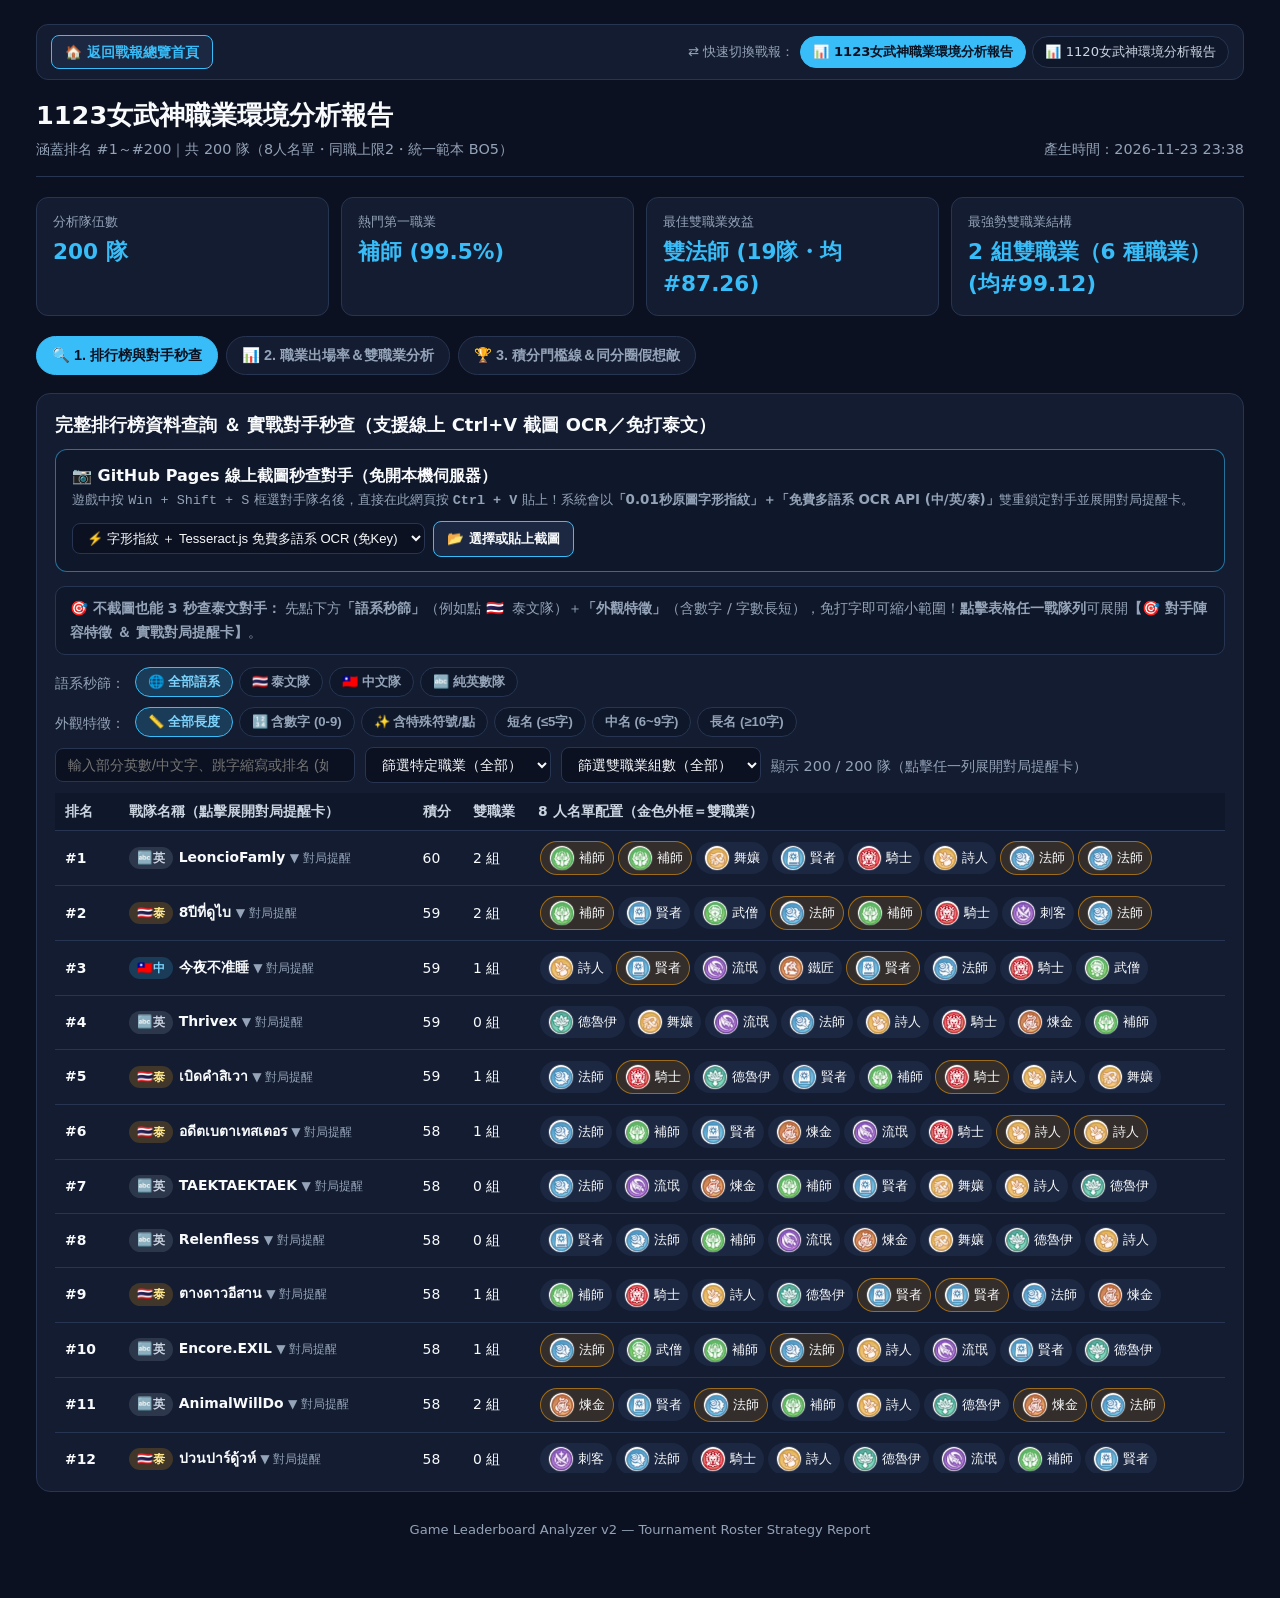
==== docs/reports/1123女武神職業環境分析報告/index.html @ 17446bd1 "docs(pages): publish 1123女武神職業環境分析報告" ====
<!DOCTYPE html>
<html lang="zh-Hant">
<head>
<meta charset="UTF-8">
<meta name="viewport" content="width=device-width, initial-scale=1.0">
<title>1123女武神職業環境分析報告</title>
<style>
  :root {
    --bg: #0b1120; --card: #131c31; --card2: #1c2842; --text: #f8fafc;
    --muted: #94a3b8; --accent: #38bdf8; --accent2: #f59e0b; --green: #4ade80; --red: #f87171; --border: #273552;
  }
  * { box-sizing: border-box; }
  body { margin: 0; font-family: "Microsoft JhengHei", "Segoe UI", system-ui, sans-serif; background: var(--bg); color: var(--text); line-height: 1.5; }
  .wrap { max-width: 1240px; margin: 0 auto; padding: 24px 16px 60px; }
  header { display: flex; flex-wrap: wrap; justify-content: space-between; align-items: flex-end; gap: 12px; border-bottom: 1px solid var(--border); padding-bottom: 16px; margin-bottom: 20px; }
  h1 { margin: 0; font-size: 1.6rem; }
  .sub { color: var(--muted); font-size: 0.9rem; margin-top: 4px; }
  .kpis { display: grid; grid-template-columns: repeat(auto-fit, minmax(185px, 1fr)); gap: 12px; margin-bottom: 20px; }
  .kpi { background: var(--card); border: 1px solid var(--border); border-radius: 12px; padding: 14px 16px; }
  .kpi .lbl { color: var(--muted); font-size: 0.82rem; }
  .kpi .val { font-size: 1.35rem; font-weight: 700; margin-top: 4px; color: var(--accent); }
  .tabs { display: flex; flex-wrap: wrap; gap: 8px; margin-bottom: 18px; }
  .tab { background: var(--card); color: var(--muted); border: 1px solid var(--border); padding: 9px 15px; border-radius: 999px; cursor: pointer; font-weight: 600; font-size: 0.9rem; }
  .tab.active { background: var(--accent); color: #0b1120; border-color: var(--accent); }
  .panel { display: none; }
  .panel.active { display: block; }
  .card { background: var(--card); border: 1px solid var(--border); border-radius: 14px; padding: 18px; margin-bottom: 18px; }
  .card h2 { margin: 0 0 10px; font-size: 1.12rem; display: flex; justify-content: space-between; align-items: center; flex-wrap: wrap; gap: 8px; }
  .ico { width: 26px; height: 26px; border-radius: 50%; object-fit: cover; flex-shrink: 0; border: 1px solid rgba(255,255,255,.15); }
  .lbl-flex { display: inline-flex; align-items: center; gap: 7px; font-weight: 600; }
  table { width: 100%; border-collapse: collapse; font-size: 0.87rem; }
  th, td { padding: 8px 10px; border-bottom: 1px solid var(--border); text-align: left; }
  th { background: #0f172a; color: #cbd5e1; position: sticky; top: 0; z-index: 2; }
  tr.team-row { cursor: pointer; transition: background 0.12s; }
  tr.team-row:hover td { background: rgba(56,189,248,.09); }
  .table-wrap { overflow-x: auto; max-height: 680px; }
  .pill { display: inline-flex; align-items: center; gap: 4px; background: var(--card2); padding: 3px 8px; border-radius: 999px; font-size: 0.8rem; margin: 2px; }
  .pill.dp { border: 1px solid rgba(245,158,11,.55); background: rgba(245,158,11,.14); }
  .q-tag { padding: 2px 8px; border-radius: 999px; font-size: 0.78rem; font-weight: 700; display: inline-block; }
  .q-t0 { background: rgba(56,189,248,.2); color: #7dd3fc; }
  .q-dark { background: rgba(74,222,128,.2); color: #86efac; }
  .q-std { background: rgba(245,158,11,.2); color: #fde68a; }
  .q-low { background: rgba(148,163,184,.2); color: #cbd5e1; }
  .pos { color: var(--green); font-weight: 700; }
  .neg { color: var(--red); font-weight: 700; }
  .controls { display: flex; flex-wrap: wrap; gap: 10px; margin-bottom: 10px; align-items: center; }
  .filter-bar { display: flex; flex-wrap: wrap; gap: 6px; margin-bottom: 10px; align-items: center; }
  .chip-btn { background: #0f172a; color: var(--muted); border: 1px solid var(--border); border-radius: 999px; padding: 5px 12px; font-size: 0.82rem; cursor: pointer; font-weight: 600; }
  .chip-btn.active { background: rgba(56,189,248,.2); color: #7dd3fc; border-color: var(--accent); }
  input, select { background: #0b1120; color: var(--text); border: 1px solid var(--border); border-radius: 8px; padding: 8px 12px; font-size: 0.9rem; }
  .quad-wrap { position: relative; width: 100%; overflow-x: auto; }
  svg.quad { width: 100%; max-width: 960px; height: auto; display: block; margin: 0 auto; background: #0f172a; border-radius: 12px; border: 1px solid var(--border); }
  .heat-cell { text-align: center; font-weight: 700; border-radius: 4px; }
  .scout-box { background: #0f172a; border: 1px solid var(--accent); border-radius: 12px; padding: 14px 16px; margin: 4px 0; }
  .scout-cols { display: grid; grid-template-columns: repeat(auto-fit, minmax(310px, 1fr)); gap: 12px; margin-top: 10px; }
  .scout-col { background: var(--card); border: 1px solid var(--border); border-radius: 10px; padding: 11px 13px; font-size: 0.86rem; line-height: 1.68; }
  .scout-col.threat { border-left: 3px solid var(--accent2); }
  .scout-col.gap { border-left: 3px solid var(--green); }
  .scout-col h4 { margin: 0 0 6px; font-size: 0.9rem; }
  .my-team-bar { background: rgba(16, 185, 129, 0.08); border: 1px solid rgba(74, 222, 128, 0.45); border-radius: 12px; padding: 12px 15px; margin-bottom: 12px; }
  .my-team-custom { margin-top: 10px; padding-top: 10px; border-top: 1px solid var(--border); display: none; }
  .my-team-custom.open { display: block; }
  .custom-slots { display: grid; grid-template-columns: repeat(auto-fit, minmax(125px, 1fr)); gap: 8px; margin: 8px 0; }
  .custom-slots select { padding: 6px 8px; font-size: 0.84rem; }
  tr.team-row.is-my-team td { background: rgba(74, 222, 128, 0.11); }
  .h2h-box { background: linear-gradient(135deg, rgba(56,189,248,.11), rgba(74,222,128,.08)); border: 1px solid rgba(56,189,248,.55); border-radius: 10px; padding: 11px 14px; margin: 10px 0 8px; }
  .h2h-grid { display: grid; grid-template-columns: repeat(auto-fit, minmax(195px, 1fr)); gap: 8px; margin-top: 8px; }
  .h2h-item { background: #0b1120; border: 1px solid var(--border); border-radius: 8px; padding: 7px 10px; font-size: 0.83rem; }
  .h2h-item .h-lbl { color: var(--muted); font-size: 0.76rem; margin-bottom: 2px; }
  .h2h-adv { border-color: rgba(74,222,128,.55); }
  .h2h-warn { border-color: rgba(248,113,113,.55); }
  .cutoff-grid { display: grid; grid-template-columns: repeat(auto-fit, minmax(175px, 1fr)); gap: 10px; margin: 12px 0 16px; }
  .cutoff-pill { background: #0f172a; border: 1px solid var(--border); border-radius: 10px; padding: 11px 13px; }
  .cutoff-pill .c-rank { color: var(--muted); font-size: 0.8rem; font-weight: 600; }
  .cutoff-pill .c-score { font-size: 1.25rem; font-weight: 800; color: var(--accent2); margin: 2px 0; }
  .cutoff-pill .c-tie { font-size: 0.78rem; color: #cbd5e1; }
  .density-bar-wrap { width: 100%; background: #0b1120; border-radius: 999px; height: 14px; overflow: hidden; border: 1px solid var(--border); }
  .density-bar { height: 100%; background: linear-gradient(90deg, #38bdf8, #818cf8); border-radius: 999px; }
  .bracket-kpis { display: grid; grid-template-columns: repeat(auto-fit, minmax(195px, 1fr)); gap: 10px; margin: 12px 0; }
  .bracket-kpi { background: #0f172a; border: 1px solid var(--border); border-radius: 10px; padding: 11px 13px; }
  .bracket-kpi .b-lbl { color: var(--muted); font-size: 0.8rem; }
  .bracket-kpi .b-val { font-size: 1.2rem; font-weight: 700; color: var(--text); margin: 3px 0; }
  .bracket-kpi .b-sub { font-size: 0.78rem; color: var(--muted); }
  .bracket-occ-grid { display: grid; grid-template-columns: repeat(auto-fit, minmax(230px, 1fr)); gap: 8px; margin-top: 10px; }
  .bracket-occ-row { background: #0f172a; border: 1px solid var(--border); border-radius: 8px; padding: 8px 10px; font-size: 0.83rem; }
  .score-filter-banner { display: none; align-items: center; justify-content: space-between; flex-wrap: wrap; gap: 8px; background: rgba(245,158,11,.13); border: 1px solid rgba(245,158,11,.55); border-radius: 10px; padding: 8px 12px; margin-bottom: 10px; font-size: 0.86rem; }
  .score-filter-banner.open { display: flex; }
  .scout-grid { display: grid; grid-template-columns: repeat(auto-fit, minmax(230px, 1fr)); gap: 10px; margin-top: 10px; }
  .bo5-card { background: var(--card); border: 1px solid var(--border); border-radius: 10px; padding: 10px 12px; }
  .bo5-card h4 { margin: 0 0 6px; font-size: 0.88rem; color: var(--accent); }
  .builder-grid { display: grid; grid-template-columns: repeat(auto-fit, minmax(135px, 1fr)); gap: 10px; margin: 14px 0; }
  .slot-box { background: #0f172a; border: 1px solid var(--border); border-radius: 10px; padding: 10px; text-align: center; }
  .slot-box select { width: 100%; margin-top: 6px; }
  .preset-btn { background: var(--card2); color: var(--text); border: 1px solid var(--accent); border-radius: 8px; padding: 7px 13px; cursor: pointer; font-weight: 600; font-size: 0.84rem; }
  .preset-btn:hover { background: rgba(56,189,248,.2); }
  .zoomable-img { cursor: zoom-in; transition: transform 0.15s, box-shadow 0.15s; border-radius: 12px; border: 1px solid var(--border); }
  .zoomable-img:hover { box-shadow: 0 0 0 2px var(--accent); }
  .cards-grid { display: grid; grid-template-columns: repeat(auto-fit, minmax(460px, 1fr)); gap: 16px; }
  .zoom-modal { position: fixed; inset: 0; background: rgba(5, 10, 20, 0.92); z-index: 9999; display: none; flex-direction: column; user-select: none; }
  .zoom-modal.open { display: flex; }
  .zoom-toolbar { display: flex; justify-content: space-between; align-items: center; padding: 10px 18px; background: #0f172a; border-bottom: 1px solid var(--border); flex-wrap: wrap; gap: 10px; }
  .zoom-stage { flex: 1; overflow: hidden; position: relative; display: flex; align-items: center; justify-content: center; cursor: grab; }
  .zoom-stage.dragging { cursor: grabbing; }
  .zoom-stage img { max-width: 94vw; max-height: 86vh; transform-origin: center center; transition: transform 0.05s linear; pointer-events: none; border-radius: 8px; }
  footer { text-align: center; color: var(--muted); font-size: 0.82rem; margin-top: 28px; }
</style>
</head>
<body>
<div class="wrap">
  <!-- GLA_NAV_START --><div style="display:flex;justify-content:space-between;align-items:center;flex-wrap:wrap;gap:10px;background:#131c31;border:1px solid #273552;border-radius:12px;padding:10px 14px;margin-bottom:16px"><a href="../../index.html" style="text-decoration:none;background:#1c2842;color:#38bdf8;border:1px solid #38bdf8;padding:6px 13px;border-radius:8px;font-weight:700;font-size:0.85rem;display:inline-flex;align-items:center;gap:5px">🏠 返回戰報總覽首頁</a><div style="display:flex;align-items:center;flex-wrap:wrap;gap:6px"><span style="color:#94a3b8;font-size:0.82rem">⇄ 快速切換戰報：</span><a href="../1123女武神職業環境分析報告/index.html" style="text-decoration:none;padding:5px 12px;border-radius:999px;border:1px solid;font-size:0.82rem;display:inline-flex;align-items:center;gap:4px;background:#38bdf8;color:#0b1120;border-color:#38bdf8;font-weight:700;">📊 1123女武神職業環境分析報告</a><a href="../2026-11-20-valkyrie-200/index.html" style="text-decoration:none;padding:5px 12px;border-radius:999px;border:1px solid;font-size:0.82rem;display:inline-flex;align-items:center;gap:4px;background:#0f172a;color:#cbd5e1;border-color:#273552;">📊 1120女武神環境分析報告</a></div></div><!-- GLA_NAV_END -->
  <header>
    <div>
      <h1>1123女武神職業環境分析報告</h1>
      <div class="sub" id="reportSub"></div>
    </div>
    <div class="sub" id="genTime"></div>
  </header>

  <section class="kpis" id="kpiRow"></section>

  <nav class="tabs">
    <button class="tab active" data-tab="raw">🔍 1. 排行榜與對手秒查</button>
    <button class="tab" data-tab="quad">📊 2. 職業出場率＆雙職業分析</button>
    <button class="tab" data-tab="bracket">🏆 3. 積分門檻線＆同分圈假想敵</button>
  </nav>

  <section id="tab-raw" class="panel active">
    <div class="card">
      <h2>完整排行榜資料查詢 ＆ 實戰對手秒查（支援線上 Ctrl+V 截圖 OCR／免打泰文）</h2>
      <div class="scout-box" style="margin-bottom:14px;background:#0f172a;border-color:rgba(56,189,248,.55)">
        <div style="display:flex;justify-content:space-between;align-items:center;flex-wrap:wrap;gap:10px">
          <div>
            <b>📷 GitHub Pages 線上截圖秒查對手（免開本機伺服器）</b>
            <div class="sub" style="font-size:0.84rem;margin-top:2px">
              遊戲中按 <code>Win + Shift + S</code> 框選對手隊名後，直接在此網頁按 <b><code>Ctrl + V</code></b> 貼上！系統會以<b>「0.01秒原圖字形指紋」＋「免費多語系 OCR API (中/英/泰)」</b>雙重鎖定對手並展開對局提醒卡。
            </div>
          </div>
          <div style="display:flex;flex-wrap:wrap;gap:8px;align-items:center">
            <select id="ocrModeSelect" style="font-size:0.82rem;padding:6px 10px">
              <option value="tesseract">⚡ 字形指紋 ＋ Tesseract.js 免費多語系 OCR (免Key)</option>
              <option value="ocrspace">☁️ 字形指紋 ＋ OCR.space 免費雲端 API</option>
              <option value="visual">👁️ 極速純原圖字形指紋比對 (0流量/泰文最穩)</option>
            </select>
            <input id="ocrSpaceKeyInput" type="text" placeholder="選填 OCR.space 免費 Key" style="display:none;width:175px;font-size:0.82rem;padding:6px 9px">
            <label class="preset-btn" style="display:inline-flex;align-items:center;gap:4px">
              📂 選擇或貼上截圖
              <input type="file" id="onlineScoutFile" accept="image/*" style="display:none">
            </label>
          </div>
        </div>
        <div id="onlineScoutResult" style="display:none;margin-top:12px;padding-top:10px;border-top:1px solid var(--border)"></div>
      </div>

      <div class="score-filter-banner" id="scoreFilterBanner">
        <span id="scoreFilterText"></span>
        <button class="chip-btn" id="btnClearScoreFilter" type="button">✖ 清除積分篩選（恢復顯示全部）</button>
      </div>

      <div class="sub" style="background:#0f172a;border:1px solid var(--border);border-radius:10px;padding:10px 14px;margin-bottom:12px;line-height:1.6">
        🎯 <b>不截圖也能 3 秒查泰文對手：</b>
        先點下方<b>「語系秒篩」</b>（例如點 <code>🇹🇭 泰文隊</code>）＋<b>「外觀特徵」</b>（含數字 / 字數長短），免打字即可縮小範圍！<b>點擊表格任一戰隊列</b>可展開<b>【🎯 對手陣容特徵 ＆ 實戰對局提醒卡】</b>。
      </div>
      <div class="filter-bar" id="scriptFilterBar">
        <span class="sub" style="margin-right:4px">語系秒篩：</span>
        <button class="chip-btn active" data-script="all">🌐 全部語系</button>
        <button class="chip-btn" data-script="th">🇹🇭 泰文隊</button>
        <button class="chip-btn" data-script="zh">🇹🇼 中文隊</button>
        <button class="chip-btn" data-script="en">🔤 純英數隊</button>
      </div>
      <div class="filter-bar" id="featFilterBar">
        <span class="sub" style="margin-right:4px">外觀特徵：</span>
        <button class="chip-btn active" data-feat="all">📏 全部長度</button>
        <button class="chip-btn" data-feat="num">🔢 含數字 (0-9)</button>
        <button class="chip-btn" data-feat="sym">✨ 含特殊符號/點</button>
        <button class="chip-btn" data-feat="short">短名 (≤5字)</button>
        <button class="chip-btn" data-feat="mid">中名 (6~9字)</button>
        <button class="chip-btn" data-feat="long">長名 (≥10字)</button>
      </div>
      <div class="controls">
        <input id="searchInput" type="search" placeholder="輸入部分英數/中文字、跳字縮寫或排名 (如 #12, enc, 88)..." style="min-width:300px">
        <select id="occFilter"><option value="">篩選特定職業（全部）</option></select>
        <select id="dpFilter">
          <option value="">篩選雙職業組數（全部）</option>
          <option value="0">0 組雙職業（8異職）</option>
          <option value="1">1 組雙職業</option>
          <option value="2">2 組雙職業</option>
          <option value="3">3+ 組雙職業</option>
        </select>
        <span class="sub" id="rawCount"></span>
      </div>
      <div class="table-wrap"><table id="rawTable"></table></div>
    </div>
  </section>

  <section id="tab-quad" class="panel">
    <div class="card">
      <h2>14 職業環境總表 ＆ Meta 四象限戰略圖 <span class="sub" style="font-size:0.82rem">💡 點擊任何圖卡可全螢幕放大與滾輪縮放</span></h2>
      <div id="quadCardWrap" style="margin-bottom:14px"></div>
      <div class="sub" style="background:#0f172a;border:1px solid var(--border);border-radius:10px;padding:10px 14px;margin-bottom:12px;line-height:1.65">
        💡 <b>指標白話說明：</b><br>
        • <b>前段班偏好倍率</b>＝前段班（Top 50 / Top 10）出場率 ÷ 全場出場率。<b>&gt; 1.0x</b> 代表前段班強隊更愛帶；<b>≈ 1.0x</b> 代表各分段普及度相近；<b>&lt; 1.0x</b> 代表偏中後段帶得多。<br>
        • <b>名次相關性（-1 ～ +1）</b>＝衡量「帶越多隻該職業，名次是否越靠前」。<b>負值（綠色，如 -0.21 帶越多名次越前）代表強勢職業</b>；接近 0 代表無明顯關聯；<b>正值（紅色）代表偏中後段</b>。
      </div>
      <div class="table-wrap"><table id="occTable"></table></div>
      <details style="margin-top:12px">
        <summary style="cursor:pointer;color:var(--accent);font-weight:600">🔍 展開互動式 SVG 向量版四象限圖</summary>
        <div class="quad-wrap" id="quadSvgBox" style="margin-top:10px"></div>
      </details>
    </div>

    <div class="card">
      <h2>0 隻（不帶）vs 1 隻（單職業）vs 2 隻（雙職業）平均排名對比 <span class="sub" style="font-size:0.82rem">💡 點圖可放大縮放</span></h2>
      <p class="sub">賽制規定 8 人名單同職業最多 2 名。圖中越靠<b>右側</b>代表平均排名越高，紅菱（帶 2 隻雙職業）明顯在藍方（帶 1 隻單職業）右邊即代表該職業非常值得配置 2 隻跨局輪轉！</p>
      <div id="copyChartWrap" style="margin:12px 0"></div>
      <details style="margin-top:12px">
        <summary style="cursor:pointer;color:var(--accent);font-weight:600">📋 展開查看 0 / 1 / 2 隻原始數值明細表</summary>
        <div class="table-wrap" style="margin-top:10px"><table id="copyTable"></table></div>
      </details>
    </div>

    <div class="card">
      <h2>各名次區間職業出場率 ＆ 雙職業組數結構 <span class="sub" style="font-size:0.82rem">💡 點圖可放大縮放</span></h2>
      <div id="tierCardWrap" style="margin-bottom:12px"></div>
      <details style="margin-top:10px">
        <summary style="cursor:pointer;color:var(--accent);font-weight:600">📋 展開查看「各名次區間出場率明細表」與「雙職業組數結構表」</summary>
        <p class="sub" style="margin:10px 0 6px">💡 橫著從左往右看（左邊是前 10 名、右邊是後段班）：越左邊數字越高＝頂尖強隊越愛用。</p>
        <div class="table-wrap" style="margin-bottom:14px"><table id="tierHeatTable"></table></div>
        <h3 style="font-size:0.98rem;margin:10px 0 6px">戰隊「雙職業組數」策略結構（8 異職 vs 1 / 2 / 3 組雙職業）</h3>
        <div class="table-wrap"><table id="dpStructTable"></table></div>
      </details>
    </div>
  </section>

  <section id="tab-bracket" class="panel">
    <div class="my-team-bar" id="myTeamBar">
      <div style="display:flex;justify-content:space-between;align-items:center;flex-wrap:wrap;gap:10px">
        <div id="myTeamStatus" style="font-size:0.88rem"></div>
        <div style="display:flex;flex-wrap:wrap;gap:8px;align-items:center">
          <select id="myTeamSelect" style="font-size:0.82rem;padding:6px 10px;max-width:250px"></select>
          <button class="chip-btn" id="btnToggleCustomMyTeam" type="button">✏️ 自選 8 職業（榜外隊適用）</button>
          <button class="chip-btn" id="btnClearMyTeam" type="button" style="display:none;border-color:rgba(248,113,113,.55);color:#fca5a5">✖ 解除鎖定</button>
        </div>
      </div>
      <div class="my-team-custom" id="myTeamCustomBox">
        <div style="display:flex;flex-wrap:wrap;gap:8px;align-items:center;margin-bottom:6px">
          <span class="sub" style="font-size:0.82rem">我方隊名（選填）：</span>
          <input id="customMyTeamName" type="text" placeholder="例如：我方戰隊" style="padding:5px 9px;font-size:0.83rem;width:180px">
          <span class="sub" style="font-size:0.8rem">※ 格 1～5 為預設先發、格 6～8 為替補（同職業上限 2 隻）</span>
        </div>
        <div class="custom-slots" id="customMyTeamSlots"></div>
        <div style="display:flex;gap:8px;align-items:center;margin-top:6px">
          <button class="preset-btn" id="btnSaveCustomMyTeam" type="button" style="padding:5px 12px;font-size:0.82rem">💾 儲存並鎖定我方陣容</button>
          <span class="sub" id="customMyTeamWarn" style="color:var(--red);font-size:0.82rem"></span>
        </div>
      </div>
    </div>

    <div id="scoreBracketCard">
      <div class="card">
        <h2>🎯 同分圈假想敵環境（教練備戰專區）<button class="preset-btn" id="btnJumpBracketToRaw" type="button" style="padding:6px 12px;font-size:0.82rem">🔍 在排行榜查看此同分圈對手</button></h2>
        <p class="sub" style="margin-top:0">點選目標分數段或自訂區間，立即對比「接下來會撞到的對手」與「全服平均」的職業差異，決定本週團練與針對重點。</p>
        <div class="filter-bar" id="bracketPresetBar"></div>
        <div class="controls" style="margin-bottom:10px">
          <span class="sub" style="font-size:0.84rem">自訂積分區間：</span>
          <select id="bracketMinScore" style="padding:6px 10px;font-size:0.85rem"></select>
          <span class="sub">～</span>
          <select id="bracketMaxScore" style="padding:6px 10px;font-size:0.85rem"></select>
          <span class="sub" id="bracketMetaText" style="font-weight:600;color:var(--accent)"></span>
        </div>
        <div class="bracket-kpis" id="bracketKpiGrid"></div>
        <div style="margin-top:12px">
          <div class="sub" style="font-size:0.84rem;margin-bottom:6px"><b>該同分圈各職業出場率（括號為相較全服平均之增減）：</b></div>
          <div class="bracket-occ-grid" id="bracketOccGrid"></div>
        </div>
      </div>

      <div class="card">
        <h2>🏆 關鍵排名積分門檻線 ＆ 各分數同分擠壓密度 <span class="sub" style="font-size:0.82rem">💡 點擊下方任一積分列可立即切換上方假想敵分析</span></h2>
        <div id="cutoffGrid" class="cutoff-grid"></div>
        <details open>
          <summary style="cursor:pointer;color:var(--accent);font-weight:600">📊 各積分同分擠壓密度表（點擊任一積分列可立即檢視該分數段）</summary>
          <div class="table-wrap" style="margin-top:10px"><table id="scoreDensityTable"></table></div>
        </details>
      </div>
    </div>
  </section>

  <footer>Game Leaderboard Analyzer v2 — Tournament Roster Strategy Report</footer>
</div>

<div class="zoom-modal" id="imgZoomModal">
  <div class="zoom-toolbar">
    <div>
      <b id="zoomModalTitle" style="color:var(--accent)">圖表放大檢視</b>
      <span class="sub" style="margin-left:10px">💡 滾輪：自由縮放 ｜ 按住滑鼠左鍵：拖曳平移 ｜ 雙擊圖片：切換 100% / 220%</span>
    </div>
    <div style="display:flex;gap:8px;align-items:center">
      <button class="chip-btn" id="btnZoomOut">➖ 縮小</button>
      <span id="zoomPctLabel" style="min-width:52px;text-align:center;font-weight:700">100%</span>
      <button class="chip-btn" id="btnZoomIn">➕ 放大</button>
      <button class="chip-btn" id="btnZoomReset">🔄 適應螢幕 (100%)</button>
      <a class="preset-btn" id="btnZoomDownload" download="chart.png" style="text-decoration:none;padding:5px 12px">💾 下載高清圖卡</a>
      <button class="preset-btn" id="btnZoomClose" style="background:rgba(248,113,113,.2);border-color:var(--red)">✖ 關閉 (Esc)</button>
    </div>
  </div>
  <div class="zoom-stage" id="zoomStage">
    <img id="zoomModalImg" src="" alt="Zoomed Chart">
  </div>
</div>

<script>
const DATA = {"generated_at": "2026-11-23 23:38", "analytics": {"schema_version": 2, "report_title": "1123女武神職業環境分析報告", "overview": {"total_teams": 200, "min_rank": 1, "max_rank": 200, "overall_avg_rank": 100.5, "total_non_empty_slots": 1580, "total_empty_slots": 20, "distinct_occupations": 16, "flagged_teams": 0, "rule_violations_max2": 3, "issue_count": 38, "tiers": [{"tier": "#1–10", "rank_min": 1, "rank_max": 10, "team_count": 10}, {"tier": "#11–50", "rank_min": 11, "rank_max": 50, "team_count": 40}, {"tier": "#51–100", "rank_min": 51, "rank_max": 100, "team_count": 50}, {"tier": "#101–200", "rank_min": 101, "rank_max": 200, "team_count": 100}]}, "raw_data": [{"rank": 1, "team_name": "LeoncioFamly", "score": 60, "occupations": ["補師", "補師", "舞孃", "賢者", "騎士", "詩人", "法師", "法師"], "double_pick_count": 2, "rule_compliant": true, "full_team_signature": "法師×2 + 補師×2 + 舞孃 + 詩人 + 賢者 + 騎士", "representative_keyframe_id": 0, "observation_count": 1, "name_conf": 0.9939, "score_conf": 1.0, "status": "verified", "flags": ""}, {"rank": 2, "team_name": "8ปีที่ดูไบ", "score": 59, "occupations": ["補師", "賢者", "武僧", "法師", "補師", "騎士", "刺客", "法師"], "double_pick_count": 2, "rule_compliant": true, "full_team_signature": "法師×2 + 補師×2 + 刺客 + 武僧 + 賢者 + 騎士", "representative_keyframe_id": 0, "observation_count": 2, "name_conf": 0.95, "score_conf": 1.0, "status": "verified", "flags": ""}, {"rank": 3, "team_name": "今夜不准睡", "score": 59, "occupations": ["詩人", "賢者", "流氓", "鐵匠", "賢者", "法師", "騎士", "武僧"], "double_pick_count": 1, "rule_compliant": true, "full_team_signature": "賢者×2 + 武僧 + 法師 + 流氓 + 詩人 + 鐵匠 + 騎士", "representative_keyframe_id": 0, "observation_count": 2, "name_conf": 0.95, "score_conf": 1.0, "status": "verified", "flags": ""}, {"rank": 4, "team_name": "Thrivex", "score": 59, "occupations": ["德魯伊", "舞孃", "流氓", "法師", "詩人", "騎士", "煉金", "補師"], "double_pick_count": 0, "rule_compliant": true, "full_team_signature": "德魯伊 + 法師 + 流氓 + 煉金 + 舞孃 + 補師 + 詩人 + 騎士", "representative_keyframe_id": 0, "observation_count": 2, "name_conf": 0.9236, "score_conf": 1.0, "status": "verified", "flags": ""}, {"rank": 5, "team_name": "เบิดคำสิเวา", "score": 59, "occupations": ["法師", "騎士", "德魯伊", "賢者", "補師", "騎士", "詩人", "舞孃"], "double_pick_count": 1, "rule_compliant": true, "full_team_signature": "騎士×2 + 德魯伊 + 法師 + 舞孃 + 補師 + 詩人 + 賢者", "representative_keyframe_id": 0, "observation_count": 2, "name_conf": 0.9741, "score_conf": 1.0, "status": "verified", "flags": ""}, {"rank": 6, "team_name": "อดีตเบตาเทสเตอร", "score": 58, "occupations": ["法師", "補師", "賢者", "煉金", "流氓", "騎士", "詩人", "詩人"], "double_pick_count": 1, "rule_compliant": true, "full_team_signature": "詩人×2 + 法師 + 流氓 + 煉金 + 補師 + 賢者 + 騎士", "representative_keyframe_id": 3, "observation_count": 2, "name_conf": 0.6095, "score_conf": 1.0, "status": "verified", "flags": ""}, {"rank": 7, "team_name": "TAEKTAEKTAEK", "score": 58, "occupations": ["法師", "流氓", "煉金", "補師", "賢者", "舞孃", "詩人", "德魯伊"], "double_pick_count": 0, "rule_compliant": true, "full_team_signature": "德魯伊 + 法師 + 流氓 + 煉金 + 舞孃 + 補師 + 詩人 + 賢者", "representative_keyframe_id": 3, "observation_count": 2, "name_conf": 0.953, "score_conf": 1.0, "status": "verified", "flags": ""}, {"rank": 8, "team_name": "Relenfless", "score": 58, "occupations": ["賢者", "法師", "補師", "流氓", "煉金", "舞孃", "德魯伊", "詩人"], "double_pick_count": 0, "rule_compliant": true, "full_team_signature": "德魯伊 + 法師 + 流氓 + 煉金 + 舞孃 + 補師 + 詩人 + 賢者", "representative_keyframe_id": 3, "observation_count": 2, "name_conf": 0.9972, "score_conf": 1.0, "status": "verified", "flags": ""}, {"rank": 9, "team_name": "ตางดาวอีสาน", "score": 58, "occupations": ["補師", "騎士", "詩人", "德魯伊", "賢者", "賢者", "法師", "煉金"], "double_pick_count": 1, "rule_compliant": true, "full_team_signature": "賢者×2 + 德魯伊 + 法師 + 煉金 + 補師 + 詩人 + 騎士", "representative_keyframe_id": 3, "observation_count": 3, "name_conf": 0.9855, "score_conf": 1.0, "status": "verified", "flags": ""}, {"rank": 10, "team_name": "Encore.EXIL", "score": 58, "occupations": ["法師", "武僧", "補師", "法師", "詩人", "流氓", "賢者", "德魯伊"], "double_pick_count": 1, "rule_compliant": true, "full_team_signature": "法師×2 + 德魯伊 + 武僧 + 流氓 + 補師 + 詩人 + 賢者", "representative_keyframe_id": 3, "observation_count": 3, "name_conf": 0.95, "score_conf": 1.0, "status": "verified", "flags": ""}, {"rank": 11, "team_name": "AnimalWillDo", "score": 58, "occupations": ["煉金", "賢者", "法師", "補師", "詩人", "德魯伊", "煉金", "法師"], "double_pick_count": 2, "rule_compliant": true, "full_team_signature": "法師×2 + 煉金×2 + 德魯伊 + 補師 + 詩人 + 賢者", "representative_keyframe_id": 5, "observation_count": 3, "name_conf": 0.925, "score_conf": 1.0, "status": "verified", "flags": ""}, {"rank": 12, "team_name": "ปวนปาร์ดู้วห์", "score": 58, "occupations": ["刺客", "法師", "騎士", "詩人", "德魯伊", "流氓", "補師", "賢者"], "double_pick_count": 0, "rule_compliant": true, "full_team_signature": "刺客 + 德魯伊 + 法師 + 流氓 + 補師 + 詩人 + 賢者 + 騎士", "representative_keyframe_id": 5, "observation_count": 4, "name_conf": 0.95, "score_conf": 1.0, "status": "verified", "flags": ""}, {"rank": 13, "team_name": "紅果勒戒所", "score": 58, "occupations": ["舞孃", "德魯伊", "煉金", "補師", "法師", "賢者", "補師", "騎士"], "double_pick_count": 1, "rule_compliant": true, "full_team_signature": "補師×2 + 德魯伊 + 法師 + 煉金 + 舞孃 + 賢者 + 騎士", "representative_keyframe_id": 5, "observation_count": 4, "name_conf": 0.999, "score_conf": 1.0, "status": "verified", "flags": ""}, {"rank": 14, "team_name": "EXP2U MBX", "score": 57, "occupations": ["賢者", "詩人", "補師", "法師", "武僧", "刺客", "賢者", "騎士"], "double_pick_count": 1, "rule_compliant": true, "full_team_signature": "賢者×2 + 刺客 + 武僧 + 法師 + 補師 + 詩人 + 騎士", "representative_keyframe_id": 5, "observation_count": 3, "name_conf": 0.9414, "score_conf": 0.9988, "status": "verified", "flags": ""}, {"rank": 15, "team_name": "BUJANGAN", "score": 57, "occupations": ["賢者", "法師", "詩人", "補師", "詩人", "流氓", "煉金", "騎士"], "double_pick_count": 1, "rule_compliant": true, "full_team_signature": "詩人×2 + 法師 + 流氓 + 煉金 + 補師 + 賢者 + 騎士", "representative_keyframe_id": 5, "observation_count": 3, "name_conf": 0.9811, "score_conf": 0.9994, "status": "verified", "flags": ""}, {"rank": 16, "team_name": "Encore.NT", "score": 57, "occupations": ["德魯伊", "補師", "詩人", "法師", "賢者", "武僧", "流氓", "騎士"], "double_pick_count": 0, "rule_compliant": true, "full_team_signature": "德魯伊 + 武僧 + 法師 + 流氓 + 補師 + 詩人 + 賢者 + 騎士", "representative_keyframe_id": 8, "observation_count": 1, "name_conf": 0.8893, "score_conf": 0.999, "status": "verified", "flags": ""}, {"rank": 17, "team_name": "Lookchoup", "score": 57, "occupations": ["法師", "流氓", "詩人", "賢者", "補師", "舞孃", "法師", "詩人"], "double_pick_count": 2, "rule_compliant": true, "full_team_signature": "法師×2 + 詩人×2 + 流氓 + 舞孃 + 補師 + 賢者", "representative_keyframe_id": 8, "observation_count": 1, "name_conf": 0.9999, "score_conf": 0.9996, "status": "verified", "flags": ""}, {"rank": 18, "team_name": "EXODIAC", "score": 57, "occupations": ["詩人", "賢者", "德魯伊", "煉金", "騎士", "法師", "刺客", "補師"], "double_pick_count": 0, "rule_compliant": true, "full_team_signature": "刺客 + 德魯伊 + 法師 + 煉金 + 補師 + 詩人 + 賢者 + 騎士", "representative_keyframe_id": 8, "observation_count": 2, "name_conf": 0.8255, "score_conf": 0.9993, "status": "verified", "flags": ""}, {"rank": 19, "team_name": "HelloMyNamels", "score": 57, "occupations": ["舞孃", "詩人", "煉金", "補師", "法師", "騎士", "補師", "煉金"], "double_pick_count": 2, "rule_compliant": true, "full_team_signature": "煉金×2 + 補師×2 + 法師 + 舞孃 + 詩人 + 騎士", "representative_keyframe_id": 8, "observation_count": 2, "name_conf": 0.9985, "score_conf": 0.9992, "status": "verified", "flags": ""}, {"rank": 20, "team_name": "TRYHARDS", "score": 57, "occupations": ["騎士", "補師", "法師", "煉金", "賢者", "德魯伊", "煉金", "詩人"], "double_pick_count": 1, "rule_compliant": true, "full_team_signature": "煉金×2 + 德魯伊 + 法師 + 補師 + 詩人 + 賢者 + 騎士", "representative_keyframe_id": 8, "observation_count": 2, "name_conf": 0.9981, "score_conf": 0.9997, "status": "verified", "flags": ""}, {"rank": 21, "team_name": "測試機戰", "score": 56, "occupations": ["騎士", "武僧", "補師", "法師", "騎士", "賢者", "流氓", "詩人"], "double_pick_count": 1, "rule_compliant": true, "full_team_signature": "騎士×2 + 武僧 + 法師 + 流氓 + 補師 + 詩人 + 賢者", "representative_keyframe_id": 10, "observation_count": 2, "name_conf": 0.9989, "score_conf": 1.0, "status": "verified", "flags": ""}, {"rank": 22, "team_name": "DR Espors", "score": 56, "occupations": ["詩人", "流氓", "賢者", "法師", "補師", "騎士", "武僧", "騎士"], "double_pick_count": 1, "rule_compliant": true, "full_team_signature": "騎士×2 + 武僧 + 法師 + 流氓 + 補師 + 詩人 + 賢者", "representative_keyframe_id": 10, "observation_count": 3, "name_conf": 0.95, "score_conf": 1.0, "status": "verified", "flags": ""}, {"rank": 23, "team_name": "TNBRS", "score": 56, "occupations": ["賢者", "詩人", "補師", "法師", "舞孃", "賢者", "煉金", "煉金"], "double_pick_count": 2, "rule_compliant": true, "full_team_signature": "煉金×2 + 賢者×2 + 法師 + 舞孃 + 補師 + 詩人", "representative_keyframe_id": 10, "observation_count": 2, "name_conf": 0.9191, "score_conf": 1.0, "status": "verified", "flags": ""}, {"rank": 24, "team_name": "Senfry", "score": 56, "occupations": ["詩人", "賢者", "煉金", "流氓", "職業_01", "法師", "補師", "武僧"], "double_pick_count": 0, "rule_compliant": true, "full_team_signature": "武僧 + 法師 + 流氓 + 煉金 + 職業_01 + 補師 + 詩人 + 賢者", "representative_keyframe_id": 10, "observation_count": 2, "name_conf": 0.9333, "score_conf": 1.0, "status": "verified", "flags": ""}, {"rank": 25, "team_name": "SyndicafelD", "score": 56, "occupations": ["賢者", "詩人", "補師", "詩人", "補師", "騎士", "法師", "法師"], "double_pick_count": 3, "rule_compliant": true, "full_team_signature": "法師×2 + 補師×2 + 詩人×2 + 賢者 + 騎士", "representative_keyframe_id": 10, "observation_count": 2, "name_conf": 0.8321, "score_conf": 1.0, "status": "verified", "flags": ""}, {"rank": 26, "team_name": "KxKxK", "score": 56, "occupations": ["補師", "法師", "德魯伊", "賢者", "煉金", "騎士", "詩人", "流氓"], "double_pick_count": 0, "rule_compliant": true, "full_team_signature": "德魯伊 + 法師 + 流氓 + 煉金 + 補師 + 詩人 + 賢者 + 騎士", "representative_keyframe_id": 12, "observation_count": 2, "name_conf": 0.984, "score_conf": 1.0, "status": "verified", "flags": ""}, {"rank": 27, "team_name": "เต็มหนา", "score": 56, "occupations": ["刺客", "補師", "賢者", "法師", "詩人", "德魯伊", "鐵匠", "煉金"], "double_pick_count": 0, "rule_compliant": true, "full_team_signature": "刺客 + 德魯伊 + 法師 + 煉金 + 補師 + 詩人 + 賢者 + 鐵匠", "representative_keyframe_id": 12, "observation_count": 3, "name_conf": 0.5974, "score_conf": 1.0, "status": "verified", "flags": ""}, {"rank": 28, "team_name": "วายราย", "score": 55, "occupations": ["刺客", "補師", "法師", "賢者", "詩人", "煉金", "騎士", "德魯伊"], "double_pick_count": 0, "rule_compliant": true, "full_team_signature": "刺客 + 德魯伊 + 法師 + 煉金 + 補師 + 詩人 + 賢者 + 騎士", "representative_keyframe_id": 12, "observation_count": 3, "name_conf": 1.0, "score_conf": 1.0, "status": "verified", "flags": ""}, {"rank": 29, "team_name": "FUNO", "score": 55, "occupations": ["賢者", "詩人", "詩人", "德魯伊", "流氓", "騎士", "舞孃", "補師"], "double_pick_count": 1, "rule_compliant": true, "full_team_signature": "詩人×2 + 德魯伊 + 流氓 + 舞孃 + 補師 + 賢者 + 騎士", "representative_keyframe_id": 12, "observation_count": 3, "name_conf": 0.7068, "score_conf": 1.0, "status": "verified", "flags": ""}, {"rank": 30, "team_name": "BONK", "score": 55, "occupations": ["賢者", "詩人", "法師", "補師", "騎士", "騎士", "補師", "舞孃"], "double_pick_count": 2, "rule_compliant": true, "full_team_signature": "補師×2 + 騎士×2 + 法師 + 舞孃 + 詩人 + 賢者", "representative_keyframe_id": 12, "observation_count": 3, "name_conf": 0.9988, "score_conf": 1.0, "status": "verified", "flags": ""}, {"rank": 31, "team_name": "美而美戰隊", "score": 55, "occupations": ["德魯伊", "補師", "詩人", "法師", "武僧", "賢者", "騎士", "煉金"], "double_pick_count": 0, "rule_compliant": true, "full_team_signature": "德魯伊 + 武僧 + 法師 + 煉金 + 補師 + 詩人 + 賢者 + 騎士", "representative_keyframe_id": 15, "observation_count": 3, "name_conf": 0.9727, "score_conf": 1.0, "status": "verified", "flags": ""}, {"rank": 32, "team_name": "ติม", "score": 55, "occupations": ["補師", "詩人", "騎士", "賢者", "法師", "賢者", "流氓", "煉金"], "double_pick_count": 1, "rule_compliant": true, "full_team_signature": "賢者×2 + 法師 + 流氓 + 煉金 + 補師 + 詩人 + 騎士", "representative_keyframe_id": 15, "observation_count": 3, "name_conf": 0.95, "score_conf": 1.0, "status": "verified", "flags": ""}, {"rank": 33, "team_name": "มองดูปูนา", "score": 55, "occupations": ["法師", "流氓", "流氓", "賢者", "煉金", "補師", "詩人", "舞孃"], "double_pick_count": 1, "rule_compliant": true, "full_team_signature": "流氓×2 + 法師 + 煉金 + 舞孃 + 補師 + 詩人 + 賢者", "representative_keyframe_id": 15, "observation_count": 3, "name_conf": 0.8897, "score_conf": 1.0, "status": "verified", "flags": ""}, {"rank": 34, "team_name": "GODMODE", "score": 55, "occupations": ["法師", "補師", "詩人", "武僧", "騎士", "賢者", "詩人", "舞孃"], "double_pick_count": 1, "rule_compliant": true, "full_team_signature": "詩人×2 + 武僧 + 法師 + 舞孃 + 補師 + 賢者 + 騎士", "representative_keyframe_id": 15, "observation_count": 3, "name_conf": 0.2625, "score_conf": 1.0, "status": "edited", "flags": ""}, {"rank": 35, "team_name": "老爺當路石羽霸", "score": 55, "occupations": ["法師", "補師", "詩人", "武僧", "舞孃", "賢者", "煉金", "流氓"], "double_pick_count": 0, "rule_compliant": true, "full_team_signature": "武僧 + 法師 + 流氓 + 煉金 + 舞孃 + 補師 + 詩人 + 賢者", "representative_keyframe_id": 15, "observation_count": 3, "name_conf": 0.9942, "score_conf": 1.0, "status": "verified", "flags": ""}, {"rank": 36, "team_name": "整群都開牛", "score": 55, "occupations": ["流氓", "賢者", "補師", "詩人", "詩人", "煉金", "補師", "法師"], "double_pick_count": 2, "rule_compliant": true, "full_team_signature": "補師×2 + 詩人×2 + 法師 + 流氓 + 煉金 + 賢者", "representative_keyframe_id": 18, "observation_count": 3, "name_conf": 0.9991, "score_conf": 1.0, "status": "verified", "flags": ""}, {"rank": 37, "team_name": "虎王明星隊", "score": 55, "occupations": ["武僧", "法師", "舞孃", "詩人", "補師", "騎士", "補師", "賢者"], "double_pick_count": 1, "rule_compliant": true, "full_team_signature": "補師×2 + 武僧 + 法師 + 舞孃 + 詩人 + 賢者 + 騎士", "representative_keyframe_id": 18, "observation_count": 3, "name_conf": 0.985, "score_conf": 1.0, "status": "verified", "flags": ""}, {"rank": 38, "team_name": "WARTEG", "score": 54, "occupations": ["詩人", "煉金", "騎士", "德魯伊", "騎士", "賢者", "法師", "補師"], "double_pick_count": 1, "rule_compliant": true, "full_team_signature": "騎士×2 + 德魯伊 + 法師 + 煉金 + 補師 + 詩人 + 賢者", "representative_keyframe_id": 18, "observation_count": 3, "name_conf": 0.9783, "score_conf": 0.9903, "status": "verified", "flags": ""}, {"rank": 39, "team_name": "PhafomTroupe", "score": 54, "occupations": ["賢者", "補師", "騎士", "賢者", "詩人", "舞孃", "流氓", "德魯伊"], "double_pick_count": 1, "rule_compliant": true, "full_team_signature": "賢者×2 + 德魯伊 + 流氓 + 舞孃 + 補師 + 詩人 + 騎士", "representative_keyframe_id": 18, "observation_count": 3, "name_conf": 0.912, "score_conf": 0.8549, "status": "verified", "flags": ""}, {"rank": 40, "team_name": "AFTERMIDNIGHT", "score": 54, "occupations": ["詩人", "賢者", "騎士", "補師", "武僧", "刺客", "德魯伊", "法師"], "double_pick_count": 0, "rule_compliant": true, "full_team_signature": "刺客 + 德魯伊 + 武僧 + 法師 + 補師 + 詩人 + 賢者 + 騎士", "representative_keyframe_id": 18, "observation_count": 3, "name_conf": 0.8574, "score_conf": 1.0, "status": "verified", "flags": ""}, {"rank": 41, "team_name": "今天剛玩", "score": 54, "occupations": ["補師", "詩人", "法師", "德魯伊", "騎士", "流氓", "煉金", "十字"], "double_pick_count": 0, "rule_compliant": true, "full_team_signature": "十字 + 德魯伊 + 法師 + 流氓 + 煉金 + 補師 + 詩人 + 騎士", "representative_keyframe_id": 21, "observation_count": 1, "name_conf": 0.9992, "score_conf": 0.9858, "status": "verified", "flags": ""}, {"rank": 42, "team_name": "ทดสอบสังคม", "score": 54, "occupations": ["刺客", "煉金", "賢者", "德魯伊", "詩人", "補師", "法師", "煉金"], "double_pick_count": 1, "rule_compliant": true, "full_team_signature": "煉金×2 + 刺客 + 德魯伊 + 法師 + 補師 + 詩人 + 賢者", "representative_keyframe_id": 21, "observation_count": 2, "name_conf": 0.7046, "score_conf": 0.6105, "status": "edited", "flags": ""}, {"rank": 43, "team_name": "ครอบครัวดัวกลม", "score": 54, "occupations": ["法師", "煉金", "賢者", "補師", "流氓", "流氓", "(空位)", "(空位)"], "double_pick_count": 1, "rule_compliant": true, "full_team_signature": "流氓×2 + 法師 + 煉金 + 補師 + 賢者", "representative_keyframe_id": 21, "observation_count": 2, "name_conf": 0.95, "score_conf": 0.8728, "status": "verified", "flags": ""}, {"rank": 44, "team_name": "ขุดทอง", "score": 54, "occupations": ["補師", "流氓", "法師", "煉金", "賢者", "德魯伊", "煉金", "法師"], "double_pick_count": 2, "rule_compliant": true, "full_team_signature": "法師×2 + 煉金×2 + 德魯伊 + 流氓 + 補師 + 賢者", "representative_keyframe_id": 21, "observation_count": 2, "name_conf": 0.9092, "score_conf": 0.9707, "status": "verified", "flags": ""}, {"rank": 45, "team_name": "ครั้งนี้พี่เอาจริงซ", "score": 54, "occupations": ["賢者", "補師", "煉金", "法師", "舞孃", "騎士", "獵人", "(空位)"], "double_pick_count": 0, "rule_compliant": true, "full_team_signature": "法師 + 煉金 + 獵人 + 舞孃 + 補師 + 賢者 + 騎士", "representative_keyframe_id": 21, "observation_count": 2, "name_conf": 0.95, "score_conf": 0.6062, "status": "edited", "flags": ""}, {"rank": 46, "team_name": "問欽答逼也會贏", "score": 54, "occupations": ["法師", "德魯伊", "舞孃", "賢者", "補師", "詩人", "賢者", "(空位)"], "double_pick_count": 1, "rule_compliant": true, "full_team_signature": "賢者×2 + 德魯伊 + 法師 + 舞孃 + 補師 + 詩人", "representative_keyframe_id": 23, "observation_count": 1, "name_conf": 0.4669, "score_conf": 1.0, "status": "edited", "flags": ""}, {"rank": 47, "team_name": "Team1234", "score": 53, "occupations": ["德魯伊", "補師", "賢者", "流氓", "舞孃", "詩人", "法師", "補師"], "double_pick_count": 1, "rule_compliant": true, "full_team_signature": "補師×2 + 德魯伊 + 法師 + 流氓 + 舞孃 + 詩人 + 賢者", "representative_keyframe_id": 23, "observation_count": 1, "name_conf": 0.8988, "score_conf": 1.0, "status": "verified", "flags": ""}, {"rank": 48, "team_name": "วอรมเธอ", "score": 53, "occupations": ["賢者", "流氓", "法師", "舞孃", "補師", "騎士", "詩人", "煉金"], "double_pick_count": 0, "rule_compliant": true, "full_team_signature": "法師 + 流氓 + 煉金 + 舞孃 + 補師 + 詩人 + 賢者 + 騎士", "representative_keyframe_id": 23, "observation_count": 1, "name_conf": 0.95, "score_conf": 1.0, "status": "verified", "flags": ""}, {"rank": 49, "team_name": "TeamAvafar", "score": 53, "occupations": ["法師", "煉金", "流氓", "補師", "賢者", "補師", "賢者", "詩人"], "double_pick_count": 2, "rule_compliant": true, "full_team_signature": "補師×2 + 賢者×2 + 法師 + 流氓 + 煉金 + 詩人", "representative_keyframe_id": 23, "observation_count": 1, "name_conf": 0.9813, "score_conf": 1.0, "status": "verified", "flags": ""}, {"rank": 50, "team_name": "Bura", "score": 53, "occupations": ["十字", "詩人", "補師", "德魯伊", "流氓", "賢者", "法師", "煉金"], "double_pick_count": 0, "rule_compliant": true, "full_team_signature": "十字 + 德魯伊 + 法師 + 流氓 + 煉金 + 補師 + 詩人 + 賢者", "representative_keyframe_id": 23, "observation_count": 2, "name_conf": 0.9252, "score_conf": 1.0, "status": "verified", "flags": ""}, {"rank": 51, "team_name": "SUMANRIDER", "score": 53, "occupations": ["刺客", "詩人", "補師", "武僧", "補師", "騎士", "詩人", "(空位)"], "double_pick_count": 2, "rule_compliant": true, "full_team_signature": "補師×2 + 詩人×2 + 刺客 + 武僧 + 騎士", "representative_keyframe_id": 25, "observation_count": 2, "name_conf": 0.9921, "score_conf": 1.0, "status": "verified", "flags": ""}, {"rank": 52, "team_name": "XYZ", "score": 53, "occupations": ["詩人", "補師", "武僧", "法師", "騎士", "刺客", "德魯伊", "詩人"], "double_pick_count": 1, "rule_compliant": true, "full_team_signature": "詩人×2 + 刺客 + 德魯伊 + 武僧 + 法師 + 補師 + 騎士", "representative_keyframe_id": 25, "observation_count": 2, "name_conf": 0.5978, "score_conf": 1.0, "status": "verified", "flags": ""}, {"rank": 53, "team_name": "傻逼時間領獎團", "score": 53, "occupations": ["補師", "賢者", "舞孃", "詩人", "賢者", "流氓", "法師", "(空位)"], "double_pick_count": 1, "rule_compliant": true, "full_team_signature": "賢者×2 + 法師 + 流氓 + 舞孃 + 補師 + 詩人", "representative_keyframe_id": 25, "observation_count": 3, "name_conf": 0.9978, "score_conf": 1.0, "status": "verified", "flags": ""}, {"rank": 54, "team_name": "EightDummies", "score": 53, "occupations": ["德魯伊", "補師", "舞孃", "賢者", "補師", "法師", "騎士", "流氓"], "double_pick_count": 1, "rule_compliant": true, "full_team_signature": "補師×2 + 德魯伊 + 法師 + 流氓 + 舞孃 + 賢者 + 騎士", "representative_keyframe_id": 25, "observation_count": 2, "name_conf": 0.7036, "score_conf": 1.0, "status": "verified", "flags": ""}, {"rank": 55, "team_name": "星辰裡有七顆星", "score": 53, "occupations": ["流氓", "補師", "舞孃", "煉金", "詩人", "德魯伊", "法師", "賢者"], "double_pick_count": 0, "rule_compliant": true, "full_team_signature": "德魯伊 + 法師 + 流氓 + 煉金 + 舞孃 + 補師 + 詩人 + 賢者", "representative_keyframe_id": 25, "observation_count": 2, "name_conf": 0.9973, "score_conf": 1.0, "status": "verified", "flags": ""}, {"rank": 56, "team_name": "零卡糖", "score": 53, "occupations": ["武僧", "法師", "騎士", "補師", "流氓", "詩人", "舞孃", "詩人"], "double_pick_count": 1, "rule_compliant": true, "full_team_signature": "詩人×2 + 武僧 + 法師 + 流氓 + 舞孃 + 補師 + 騎士", "representative_keyframe_id": 27, "observation_count": 2, "name_conf": 0.9758, "score_conf": 1.0, "status": "verified", "flags": ""}, {"rank": 57, "team_name": "1(0R1557", "score": 52, "occupations": ["補師", "法師", "賢者", "騎士", "武僧", "德魯伊", "法師", "詩人"], "double_pick_count": 1, "rule_compliant": true, "full_team_signature": "法師×2 + 德魯伊 + 武僧 + 補師 + 詩人 + 賢者 + 騎士", "representative_keyframe_id": 28, "observation_count": 3, "name_conf": 0.7578, "score_conf": 1.0, "status": "verified", "flags": ""}, {"rank": 58, "team_name": "HumYai", "score": 52, "occupations": ["舞孃", "詩人", "賢者", "補師", "法師", "流氓", "煉金", "補師"], "double_pick_count": 1, "rule_compliant": true, "full_team_signature": "補師×2 + 法師 + 流氓 + 煉金 + 舞孃 + 詩人 + 賢者", "representative_keyframe_id": 28, "observation_count": 2, "name_conf": 0.8768, "score_conf": 1.0, "status": "verified", "flags": ""}, {"rank": 59, "team_name": "หมอรวม", "score": 52, "occupations": ["德魯伊", "武僧", "煉金", "詩人", "補師", "刺客", "法師", "補師"], "double_pick_count": 1, "rule_compliant": true, "full_team_signature": "補師×2 + 刺客 + 德魯伊 + 武僧 + 法師 + 煉金 + 詩人", "representative_keyframe_id": 28, "observation_count": 2, "name_conf": 0.9999, "score_conf": 1.0, "status": "verified", "flags": ""}, {"rank": 60, "team_name": "JAVAGLITCH", "score": 52, "occupations": ["煉金", "詩人", "補師", "賢者", "騎士", "補師", "法師", "刺客"], "double_pick_count": 1, "rule_compliant": true, "full_team_signature": "補師×2 + 刺客 + 法師 + 煉金 + 詩人 + 賢者 + 騎士", "representative_keyframe_id": 28, "observation_count": 3, "name_conf": 0.9944, "score_conf": 1.0, "status": "verified", "flags": ""}, {"rank": 61, "team_name": "蹭蹭獎勵", "score": 52, "occupations": ["武僧", "補師", "舞孃", "法師", "煉金", "舞孃", "騎士", "詩人"], "double_pick_count": 1, "rule_compliant": true, "full_team_signature": "舞孃×2 + 武僧 + 法師 + 煉金 + 補師 + 詩人 + 騎士", "representative_keyframe_id": 30, "observation_count": 3, "name_conf": 0.9969, "score_conf": 1.0, "status": "verified", "flags": ""}, {"rank": 62, "team_name": "桃子園", "score": 52, "occupations": ["詩人", "法師", "騎士", "賢者", "煉金", "騎士", "補師", "煉金"], "double_pick_count": 2, "rule_compliant": true, "full_team_signature": "煉金×2 + 騎士×2 + 法師 + 補師 + 詩人 + 賢者", "representative_keyframe_id": 30, "observation_count": 3, "name_conf": 0.9778, "score_conf": 1.0, "status": "verified", "flags": ""}, {"rank": 63, "team_name": "反正就玩看看", "score": 52, "occupations": ["刺客", "賢者", "補師", "補師", "法師", "騎士", "武僧", "德魯伊"], "double_pick_count": 1, "rule_compliant": true, "full_team_signature": "補師×2 + 刺客 + 德魯伊 + 武僧 + 法師 + 賢者 + 騎士", "representative_keyframe_id": 30, "observation_count": 3, "name_conf": 0.9969, "score_conf": 1.0, "status": "verified", "flags": ""}, {"rank": 64, "team_name": "遊戲大佬第二季", "score": 51, "occupations": ["賢者", "流氓", "舞孃", "補師", "德魯伊", "賢者", "武僧", "煉金"], "double_pick_count": 1, "rule_compliant": true, "full_team_signature": "賢者×2 + 德魯伊 + 武僧 + 流氓 + 煉金 + 舞孃 + 補師", "representative_keyframe_id": 30, "observation_count": 3, "name_conf": 0.6781, "score_conf": 1.0, "status": "verified", "flags": ""}, {"rank": 65, "team_name": "TimbaGam ing", "score": 51, "occupations": ["法師", "舞孃", "補師", "賢者", "詩人", "騎士", "德魯伊", "詩人"], "double_pick_count": 1, "rule_compliant": true, "full_team_signature": "詩人×2 + 德魯伊 + 法師 + 舞孃 + 補師 + 賢者 + 騎士", "representative_keyframe_id": 30, "observation_count": 3, "name_conf": 0.95, "score_conf": 1.0, "status": "verified", "flags": ""}, {"rank": 66, "team_name": "Kalapafi", "score": 51, "occupations": ["補師", "法師", "詩人", "舞孃", "武僧", "德魯伊", "賢者", "流氓"], "double_pick_count": 0, "rule_compliant": true, "full_team_signature": "德魯伊 + 武僧 + 法師 + 流氓 + 舞孃 + 補師 + 詩人 + 賢者", "representative_keyframe_id": 33, "observation_count": 2, "name_conf": 0.9889, "score_conf": 0.9999, "status": "verified", "flags": ""}, {"rank": 67, "team_name": "ขมอาหลา", "score": 51, "occupations": ["賢者", "賢者", "法師", "詩人", "補師", "十字", "流氓", "(空位)"], "double_pick_count": 1, "rule_compliant": true, "full_team_signature": "賢者×2 + 十字 + 法師 + 流氓 + 補師 + 詩人", "representative_keyframe_id": 33, "observation_count": 2, "name_conf": 0.6964, "score_conf": 0.9999, "status": "verified", "flags": ""}, {"rank": 68, "team_name": "MeinJaegers", "score": 51, "occupations": ["舞孃", "騎士", "詩人", "法師", "刺客", "賢者", "武僧", "補師"], "double_pick_count": 0, "rule_compliant": true, "full_team_signature": "刺客 + 武僧 + 法師 + 舞孃 + 補師 + 詩人 + 賢者 + 騎士", "representative_keyframe_id": 33, "observation_count": 1, "name_conf": 0.7673, "score_conf": 1.0, "status": "verified", "flags": ""}, {"rank": 69, "team_name": "Yuei", "score": 51, "occupations": ["詩人", "補師", "刺客", "法師", "十字", "煉金", "補師", "舞孃"], "double_pick_count": 1, "rule_compliant": true, "full_team_signature": "補師×2 + 刺客 + 十字 + 法師 + 煉金 + 舞孃 + 詩人", "representative_keyframe_id": 33, "observation_count": 2, "name_conf": 0.9981, "score_conf": 0.9998, "status": "verified", "flags": ""}, {"rank": 70, "team_name": "กินหมูจนหูดับ", "score": 51, "occupations": ["補師", "法師", "詩人", "賢者", "舞孃", "舞孃", "流氓", "賢者"], "double_pick_count": 2, "rule_compliant": true, "full_team_signature": "舞孃×2 + 賢者×2 + 法師 + 流氓 + 補師 + 詩人", "representative_keyframe_id": 33, "observation_count": 2, "name_conf": 0.9476, "score_conf": 1.0, "status": "verified", "flags": ""}, {"rank": 71, "team_name": "小吃店", "score": 50, "occupations": ["德魯伊", "武僧", "補師", "騎士", "舞孃", "德魯伊", "詩人", "賢者"], "double_pick_count": 1, "rule_compliant": true, "full_team_signature": "德魯伊×2 + 武僧 + 舞孃 + 補師 + 詩人 + 賢者 + 騎士", "representative_keyframe_id": 35, "observation_count": 2, "name_conf": 0.9996, "score_conf": 0.9745, "status": "verified", "flags": ""}, {"rank": 72, "team_name": "虎王國小南波萬", "score": 50, "occupations": ["法師", "補師", "德魯伊", "詩人", "煉金", "騎士", "煉金", "(空位)"], "double_pick_count": 1, "rule_compliant": true, "full_team_signature": "煉金×2 + 德魯伊 + 法師 + 補師 + 詩人 + 騎士", "representative_keyframe_id": 35, "observation_count": 3, "name_conf": 0.8536, "score_conf": 1.0, "status": "verified", "flags": ""}, {"rank": 73, "team_name": "วอมิเทอ", "score": 50, "occupations": ["賢者", "武僧", "法師", "補師", "補師", "舞孃", "流氓", "刺客"], "double_pick_count": 1, "rule_compliant": true, "full_team_signature": "補師×2 + 刺客 + 武僧 + 法師 + 流氓 + 舞孃 + 賢者", "representative_keyframe_id": 35, "observation_count": 3, "name_conf": 0.95, "score_conf": 1.0, "status": "verified", "flags": ""}, {"rank": 74, "team_name": "ข้างในใครจะรูววว", "score": 50, "occupations": ["賢者", "舞孃", "騎士", "法師", "補師", "舞孃", "德魯伊", "補師"], "double_pick_count": 2, "rule_compliant": true, "full_team_signature": "舞孃×2 + 補師×2 + 德魯伊 + 法師 + 賢者 + 騎士", "representative_keyframe_id": 35, "observation_count": 2, "name_conf": 0.6033, "score_conf": 1.0, "status": "verified", "flags": ""}, {"rank": 75, "team_name": "สมองเออ", "score": 50, "occupations": ["詩人", "法師", "德魯伊", "武僧", "賢者", "補師", "騎士", "德魯伊"], "double_pick_count": 1, "rule_compliant": true, "full_team_signature": "德魯伊×2 + 武僧 + 法師 + 補師 + 詩人 + 賢者 + 騎士", "representative_keyframe_id": 35, "observation_count": 2, "name_conf": 0.9999, "score_conf": 1.0, "status": "verified", "flags": ""}, {"rank": 76, "team_name": "MANANABAS", "score": 50, "occupations": ["煉金", "法師", "賢者", "補師", "流氓", "流氓", "補師", "詩人"], "double_pick_count": 2, "rule_compliant": true, "full_team_signature": "流氓×2 + 補師×2 + 法師 + 煉金 + 詩人 + 賢者", "representative_keyframe_id": 38, "observation_count": 2, "name_conf": 0.9862, "score_conf": 1.0, "status": "verified", "flags": ""}, {"rank": 77, "team_name": "เทากับ", "score": 50, "occupations": ["流氓", "法師", "舞孃", "賢者", "賢者", "補師", "詩人", "騎士"], "double_pick_count": 1, "rule_compliant": true, "full_team_signature": "賢者×2 + 法師 + 流氓 + 舞孃 + 補師 + 詩人 + 騎士", "representative_keyframe_id": 37, "observation_count": 3, "name_conf": 0.9245, "score_conf": 1.0, "status": "verified", "flags": ""}, {"rank": 78, "team_name": "巾", "score": 50, "occupations": ["煉金", "舞孃", "補師", "德魯伊", "賢者", "流氓", "補師", "騎士"], "double_pick_count": 1, "rule_compliant": true, "full_team_signature": "補師×2 + 德魯伊 + 流氓 + 煉金 + 舞孃 + 賢者 + 騎士", "representative_keyframe_id": 37, "observation_count": 3, "name_conf": 0.7132, "score_conf": 0.9999, "status": "verified", "flags": ""}, {"rank": 79, "team_name": "狗不理義氣嗆打", "score": 50, "occupations": ["煉金", "法師", "詩人", "流氓", "賢者", "補師", "舞孃", "德魯伊"], "double_pick_count": 0, "rule_compliant": true, "full_team_signature": "德魯伊 + 法師 + 流氓 + 煉金 + 舞孃 + 補師 + 詩人 + 賢者", "representative_keyframe_id": 37, "observation_count": 3, "name_conf": 0.95, "score_conf": 1.0, "status": "verified", "flags": ""}, {"rank": 80, "team_name": "GreedyBasfard", "score": 50, "occupations": ["賢者", "舞孃", "詩人", "補師", "賢者", "法師", "補師", "武僧"], "double_pick_count": 2, "rule_compliant": true, "full_team_signature": "補師×2 + 賢者×2 + 武僧 + 法師 + 舞孃 + 詩人", "representative_keyframe_id": 37, "observation_count": 3, "name_conf": 0.706, "score_conf": 1.0, "status": "verified", "flags": ""}, {"rank": 81, "team_name": "Luckywin", "score": 50, "occupations": ["賢者", "煉金", "騎士", "舞孃", "流氓", "流氓", "補師", "法師"], "double_pick_count": 1, "rule_compliant": true, "full_team_signature": "流氓×2 + 法師 + 煉金 + 舞孃 + 補師 + 賢者 + 騎士", "representative_keyframe_id": 41, "observation_count": 3, "name_conf": 1.0, "score_conf": 1.0, "status": "verified", "flags": ""}, {"rank": 82, "team_name": "FF", "score": 50, "occupations": ["流氓", "賢者", "詩人", "法師", "補師", "舞孃", "補師", "法師"], "double_pick_count": 2, "rule_compliant": true, "full_team_signature": "法師×2 + 補師×2 + 流氓 + 舞孃 + 詩人 + 賢者", "representative_keyframe_id": 41, "observation_count": 3, "name_conf": 0.9969, "score_conf": 1.0, "status": "verified", "flags": ""}, {"rank": 83, "team_name": "七色戰隊", "score": 50, "occupations": ["流氓", "法師", "騎士", "詩人", "煉金", "補師", "武僧", "(空位)"], "double_pick_count": 0, "rule_compliant": true, "full_team_signature": "武僧 + 法師 + 流氓 + 煉金 + 補師 + 詩人 + 騎士", "representative_keyframe_id": 41, "observation_count": 4, "name_conf": 0.9764, "score_conf": 1.0, "status": "verified", "flags": ""}, {"rank": 84, "team_name": "DontAskWhy", "score": 50, "occupations": ["煉金", "刺客", "補師", "十字", "法師", "詩人", "德魯伊", "流氓"], "double_pick_count": 0, "rule_compliant": true, "full_team_signature": "刺客 + 十字 + 德魯伊 + 法師 + 流氓 + 煉金 + 補師 + 詩人", "representative_keyframe_id": 41, "observation_count": 4, "name_conf": 0.9842, "score_conf": 1.0, "status": "verified", "flags": ""}, {"rank": 85, "team_name": "我們沒有十字軍", "score": 50, "occupations": ["武僧", "騎士", "舞孃", "詩人", "補師", "補師", "法師", "流氓"], "double_pick_count": 1, "rule_compliant": true, "full_team_signature": "補師×2 + 武僧 + 法師 + 流氓 + 舞孃 + 詩人 + 騎士", "representative_keyframe_id": 41, "observation_count": 3, "name_conf": 0.9969, "score_conf": 1.0, "status": "verified", "flags": ""}, {"rank": 86, "team_name": "MoChiTH888", "score": 50, "occupations": ["補師", "舞孃", "法師", "流氓", "賢者", "賢者", "補師", "詩人"], "double_pick_count": 2, "rule_compliant": true, "full_team_signature": "補師×2 + 賢者×2 + 法師 + 流氓 + 舞孃 + 詩人", "representative_keyframe_id": 44, "observation_count": 3, "name_conf": 0.9922, "score_conf": 1.0, "status": "verified", "flags": ""}, {"rank": 87, "team_name": "廬山昇龍霸", "score": 49, "occupations": ["煉金", "德魯伊", "賢者", "補師", "補師", "騎士", "法師", "詩人"], "double_pick_count": 1, "rule_compliant": true, "full_team_signature": "補師×2 + 德魯伊 + 法師 + 煉金 + 詩人 + 賢者 + 騎士", "representative_keyframe_id": 44, "observation_count": 3, "name_conf": 0.9789, "score_conf": 1.0, "status": "verified", "flags": ""}, {"rank": 88, "team_name": "GengSolo", "score": 49, "occupations": ["德魯伊", "詩人", "賢者", "補師", "流氓", "補師", "法師", "詩人"], "double_pick_count": 2, "rule_compliant": true, "full_team_signature": "補師×2 + 詩人×2 + 德魯伊 + 法師 + 流氓 + 賢者", "representative_keyframe_id": 44, "observation_count": 3, "name_conf": 0.9998, "score_conf": 0.7759, "status": "verified", "flags": ""}, {"rank": 89, "team_name": "ผอม", "score": 49, "occupations": ["騎士", "舞孃", "流氓", "法師", "補師", "補師", "刺客", "武僧"], "double_pick_count": 1, "rule_compliant": true, "full_team_signature": "補師×2 + 刺客 + 武僧 + 法師 + 流氓 + 舞孃 + 騎士", "representative_keyframe_id": 44, "observation_count": 3, "name_conf": 0.9855, "score_conf": 1.0, "status": "verified", "flags": ""}, {"rank": 90, "team_name": "小班嚐到底", "score": 49, "occupations": ["刺客", "補師", "煉金", "舞孃", "流氓", "法師", "賢者", "詩人"], "double_pick_count": 0, "rule_compliant": true, "full_team_signature": "刺客 + 法師 + 流氓 + 煉金 + 舞孃 + 補師 + 詩人 + 賢者", "representative_keyframe_id": 44, "observation_count": 3, "name_conf": 0.5452, "score_conf": 0.8127, "status": "edited", "flags": ""}, {"rank": 91, "team_name": "TeamThree", "score": 49, "occupations": ["武僧", "騎士", "詩人", "補師", "賢者", "法師", "德魯伊", "流氓"], "double_pick_count": 0, "rule_compliant": true, "full_team_signature": "德魯伊 + 武僧 + 法師 + 流氓 + 補師 + 詩人 + 賢者 + 騎士", "representative_keyframe_id": 47, "observation_count": 1, "name_conf": 0.981, "score_conf": 1.0, "status": "verified", "flags": ""}, {"rank": 92, "team_name": "MournSlaves", "score": 49, "occupations": ["舞孃", "德魯伊", "詩人", "十字", "煉金", "騎士", "舞孃", "補師"], "double_pick_count": 1, "rule_compliant": true, "full_team_signature": "舞孃×2 + 十字 + 德魯伊 + 煉金 + 補師 + 詩人 + 騎士", "representative_keyframe_id": 47, "observation_count": 1, "name_conf": 0.9781, "score_conf": 0.5136, "status": "edited", "flags": ""}, {"rank": 93, "team_name": "Voldemort", "score": 49, "occupations": ["賢者", "煉金", "補師", "詩人", "法師", "德魯伊", "煉金", "法師"], "double_pick_count": 2, "rule_compliant": true, "full_team_signature": "法師×2 + 煉金×2 + 德魯伊 + 補師 + 詩人 + 賢者", "representative_keyframe_id": 47, "observation_count": 1, "name_conf": 0.865, "score_conf": 0.456, "status": "edited", "flags": ""}, {"rank": 94, "team_name": "SPKL", "score": 49, "occupations": ["武僧", "詩人", "騎士", "法師", "詩人", "補師", "德魯伊", "補師"], "double_pick_count": 2, "rule_compliant": true, "full_team_signature": "補師×2 + 詩人×2 + 德魯伊 + 武僧 + 法師 + 騎士", "representative_keyframe_id": 47, "observation_count": 2, "name_conf": 0.9455, "score_conf": 1.0, "status": "verified", "flags": ""}, {"rank": 95, "team_name": "เกมหมาดี", "score": 49, "occupations": ["補師", "流氓", "流氓", "法師", "煉金", "補師", "刺客", "詩人"], "double_pick_count": 2, "rule_compliant": true, "full_team_signature": "流氓×2 + 補師×2 + 刺客 + 法師 + 煉金 + 詩人", "representative_keyframe_id": 47, "observation_count": 2, "name_conf": 0.8179, "score_conf": 0.6315, "status": "edited", "flags": ""}, {"rank": 96, "team_name": "fester", "score": 49, "occupations": ["獵人", "補師", "煉金", "煉金", "德魯伊", "詩人", "法師", "補師"], "double_pick_count": 2, "rule_compliant": true, "full_team_signature": "煉金×2 + 補師×2 + 德魯伊 + 法師 + 獵人 + 詩人", "representative_keyframe_id": 49, "observation_count": 3, "name_conf": 0.5855, "score_conf": 1.0, "status": "verified", "flags": ""}, {"rank": 97, "team_name": "Red Flag TH", "score": 49, "occupations": ["賢者", "補師", "法師", "德魯伊", "詩人", "流氓", "賢者", "法師"], "double_pick_count": 2, "rule_compliant": true, "full_team_signature": "法師×2 + 賢者×2 + 德魯伊 + 流氓 + 補師 + 詩人", "representative_keyframe_id": 49, "observation_count": 3, "name_conf": 0.9964, "score_conf": 0.6319, "status": "edited", "flags": ""}, {"rank": 98, "team_name": "DonGuLuanLarm", "score": 49, "occupations": ["德魯伊", "詩人", "法師", "補師", "賢者", "流氓", "德魯伊", "(空位)"], "double_pick_count": 1, "rule_compliant": true, "full_team_signature": "德魯伊×2 + 法師 + 流氓 + 補師 + 詩人 + 賢者", "representative_keyframe_id": 49, "observation_count": 4, "name_conf": 0.8394, "score_conf": 1.0, "status": "verified", "flags": ""}, {"rank": 99, "team_name": "廬山真面目", "score": 49, "occupations": ["賢者", "騎士", "補師", "煉金", "補師", "法師", "詩人", "詩人"], "double_pick_count": 2, "rule_compliant": true, "full_team_signature": "補師×2 + 詩人×2 + 法師 + 煉金 + 賢者 + 騎士", "representative_keyframe_id": 49, "observation_count": 3, "name_conf": 0.9992, "score_conf": 0.5457, "status": "edited", "flags": ""}, {"rank": 100, "team_name": "APOCALYPSE", "score": 49, "occupations": ["法師", "補師", "煉金", "舞孃", "法師", "詩人", "詩人", "(空位)"], "double_pick_count": 2, "rule_compliant": true, "full_team_signature": "法師×2 + 詩人×2 + 煉金 + 舞孃 + 補師", "representative_keyframe_id": 49, "observation_count": 3, "name_conf": 0.8688, "score_conf": 1.0, "status": "verified", "flags": ""}, {"rank": 101, "team_name": "Bullshif Game", "score": 49, "occupations": ["補師", "舞孃", "詩人", "法師", "流氓", "賢者", "補師", "騎士"], "double_pick_count": 1, "rule_compliant": true, "full_team_signature": "補師×2 + 法師 + 流氓 + 舞孃 + 詩人 + 賢者 + 騎士", "representative_keyframe_id": 52, "observation_count": 3, "name_conf": 0.8823, "score_conf": 1.0, "status": "verified", "flags": ""}, {"rank": 102, "team_name": "MANTRA", "score": 49, "occupations": ["武僧", "煉金", "詩人", "補師", "法師", "賢者", "流氓", "德魯伊"], "double_pick_count": 0, "rule_compliant": true, "full_team_signature": "德魯伊 + 武僧 + 法師 + 流氓 + 煉金 + 補師 + 詩人 + 賢者", "representative_keyframe_id": 52, "observation_count": 2, "name_conf": 0.9966, "score_conf": 0.606, "status": "edited", "flags": ""}, {"rank": 103, "team_name": "PRESKo", "score": 49, "occupations": ["武僧", "舞孃", "補師", "賢者", "詩人", "煉金", "流氓", "法師"], "double_pick_count": 0, "rule_compliant": true, "full_team_signature": "武僧 + 法師 + 流氓 + 煉金 + 舞孃 + 補師 + 詩人 + 賢者", "representative_keyframe_id": 52, "observation_count": 3, "name_conf": 0.5878, "score_conf": 1.0, "status": "verified", "flags": ""}, {"rank": 104, "team_name": "LiferallyTeam", "score": 49, "occupations": ["詩人", "騎士", "煉金", "補師", "賢者", "舞孃", "刺客", "法師"], "double_pick_count": 0, "rule_compliant": true, "full_team_signature": "刺客 + 法師 + 煉金 + 舞孃 + 補師 + 詩人 + 賢者 + 騎士", "representative_keyframe_id": 52, "observation_count": 3, "name_conf": 0.7056, "score_conf": 1.0, "status": "verified", "flags": ""}, {"rank": 105, "team_name": "Aesir", "score": 49, "occupations": ["賢者", "補師", "詩人", "詩人", "法師", "煉金", "騎士", "流氓"], "double_pick_count": 1, "rule_compliant": true, "full_team_signature": "詩人×2 + 法師 + 流氓 + 煉金 + 補師 + 賢者 + 騎士", "representative_keyframe_id": 52, "observation_count": 3, "name_conf": 0.9998, "score_conf": 1.0, "status": "verified", "flags": ""}, {"rank": 106, "team_name": "เอาเลยอะไรก็ได", "score": 49, "occupations": ["騎士", "補師", "煉金", "賢者", "詩人", "十字", "法師", "流氓"], "double_pick_count": 0, "rule_compliant": true, "full_team_signature": "十字 + 法師 + 流氓 + 煉金 + 補師 + 詩人 + 賢者 + 騎士", "representative_keyframe_id": 55, "observation_count": 2, "name_conf": 0.5562, "score_conf": 0.784, "status": "verified", "flags": ""}, {"rank": 107, "team_name": "七仙女棒", "score": 49, "occupations": ["流氓", "法師", "德魯伊", "舞孃", "賢者", "賢者", "補師", "詩人"], "double_pick_count": 1, "rule_compliant": true, "full_team_signature": "賢者×2 + 德魯伊 + 法師 + 流氓 + 舞孃 + 補師 + 詩人", "representative_keyframe_id": 55, "observation_count": 2, "name_conf": 0.9616, "score_conf": 0.5065, "status": "edited", "flags": ""}, {"rank": 108, "team_name": "HELLBOUND", "score": 49, "occupations": ["武僧", "詩人", "補師", "補師", "德魯伊", "法師", "詩人", "騎士"], "double_pick_count": 2, "rule_compliant": true, "full_team_signature": "補師×2 + 詩人×2 + 德魯伊 + 武僧 + 法師 + 騎士", "representative_keyframe_id": 55, "observation_count": 2, "name_conf": 0.9953, "score_conf": 0.7945, "status": "verified", "flags": ""}, {"rank": 109, "team_name": "ROCKETEERS", "score": 49, "occupations": ["煉金", "德魯伊", "法師", "詩人", "補師", "流氓", "騎士", "補師"], "double_pick_count": 1, "rule_compliant": true, "full_team_signature": "補師×2 + 德魯伊 + 法師 + 流氓 + 煉金 + 詩人 + 騎士", "representative_keyframe_id": 55, "observation_count": 2, "name_conf": 0.9975, "score_conf": 1.0, "status": "verified", "flags": ""}, {"rank": 110, "team_name": "倉鼠先生", "score": 49, "occupations": ["騎士", "賢者", "補師", "德魯伊", "詩人", "法師", "補師", "煉金"], "double_pick_count": 1, "rule_compliant": true, "full_team_signature": "補師×2 + 德魯伊 + 法師 + 煉金 + 詩人 + 賢者 + 騎士", "representative_keyframe_id": 55, "observation_count": 2, "name_conf": 0.9978, "score_conf": 0.6322, "status": "edited", "flags": ""}, {"rank": 111, "team_name": "巧幫", "score": 49, "occupations": ["賢者", "賢者", "煉金", "補師", "詩人", "舞孃", "舞孃", "流氓"], "double_pick_count": 2, "rule_compliant": true, "full_team_signature": "舞孃×2 + 賢者×2 + 流氓 + 煉金 + 補師 + 詩人", "representative_keyframe_id": 57, "observation_count": 1, "name_conf": 0.816, "score_conf": 1.0, "status": "verified", "flags": ""}, {"rank": 112, "team_name": "#กูติดเชือก!", "score": 48, "occupations": ["騎士", "流氓", "法師", "補師", "詩人", "舞孃", "刺客", "賢者"], "double_pick_count": 0, "rule_compliant": true, "full_team_signature": "刺客 + 法師 + 流氓 + 舞孃 + 補師 + 詩人 + 賢者 + 騎士", "representative_keyframe_id": 57, "observation_count": 2, "name_conf": 0.9454, "score_conf": 0.8093, "status": "verified", "flags": ""}, {"rank": 113, "team_name": "GreenPofafo", "score": 48, "occupations": ["流氓", "補師", "賢者", "法師", "詩人", "詩人", "武僧", "武僧"], "double_pick_count": 2, "rule_compliant": true, "full_team_signature": "武僧×2 + 詩人×2 + 法師 + 流氓 + 補師 + 賢者", "representative_keyframe_id": 57, "observation_count": 2, "name_conf": 0.9756, "score_conf": 0.6165, "status": "edited", "flags": ""}, {"rank": 114, "team_name": "SHOWTIIE", "score": 48, "occupations": ["賢者", "武僧", "補師", "法師", "賢者", "騎士", "補師", "詩人"], "double_pick_count": 2, "rule_compliant": true, "full_team_signature": "補師×2 + 賢者×2 + 武僧 + 法師 + 詩人 + 騎士", "representative_keyframe_id": 57, "observation_count": 2, "name_conf": 0.95, "score_conf": 0.6752, "status": "verified", "flags": ""}, {"rank": 115, "team_name": "AFKENJOYERS", "score": 48, "occupations": ["補師", "舞孃", "法師", "煉金", "詩人", "流氓", "詩人", "騎士"], "double_pick_count": 1, "rule_compliant": true, "full_team_signature": "詩人×2 + 法師 + 流氓 + 煉金 + 舞孃 + 補師 + 騎士", "representative_keyframe_id": 57, "observation_count": 2, "name_conf": 0.9954, "score_conf": 0.6546, "status": "verified", "flags": ""}, {"rank": 116, "team_name": "Pink-Army", "score": 48, "occupations": ["舞孃", "補師", "賢者", "德魯伊", "獵人", "流氓", "詩人", "法師"], "double_pick_count": 0, "rule_compliant": true, "full_team_signature": "德魯伊 + 法師 + 流氓 + 獵人 + 舞孃 + 補師 + 詩人 + 賢者", "representative_keyframe_id": 60, "observation_count": 3, "name_conf": 0.5766, "score_conf": 0.7044, "status": "verified", "flags": ""}, {"rank": 117, "team_name": "Trouzh", "score": 48, "occupations": ["補師", "流氓", "法師", "騎士", "舞孃", "詩人", "補師", "舞孃"], "double_pick_count": 2, "rule_compliant": true, "full_team_signature": "舞孃×2 + 補師×2 + 法師 + 流氓 + 詩人 + 騎士", "representative_keyframe_id": 60, "observation_count": 2, "name_conf": 0.867, "score_conf": 0.717, "status": "verified", "flags": ""}, {"rank": 118, "team_name": "VILLAIN", "score": 48, "occupations": ["賢者", "舞孃", "煉金", "補師", "法師", "流氓", "煉金", "詩人"], "double_pick_count": 1, "rule_compliant": true, "full_team_signature": "煉金×2 + 法師 + 流氓 + 舞孃 + 補師 + 詩人 + 賢者", "representative_keyframe_id": 60, "observation_count": 2, "name_conf": 0.801, "score_conf": 0.7081, "status": "verified", "flags": ""}, {"rank": 119, "team_name": "sumsum", "score": 48, "occupations": ["補師", "詩人", "賢者", "賢者", "流氓", "補師", "(空位)", "(空位)"], "double_pick_count": 2, "rule_compliant": true, "full_team_signature": "補師×2 + 賢者×2 + 流氓 + 詩人", "representative_keyframe_id": 60, "observation_count": 2, "name_conf": 0.95, "score_conf": 0.8837, "status": "verified", "flags": ""}, {"rank": 120, "team_name": "Gae Club", "score": 48, "occupations": ["德魯伊", "補師", "法師", "詩人", "騎士", "流氓", "煉金", "(空位)"], "double_pick_count": 0, "rule_compliant": true, "full_team_signature": "德魯伊 + 法師 + 流氓 + 煉金 + 補師 + 詩人 + 騎士", "representative_keyframe_id": 60, "observation_count": 3, "name_conf": 0.9501, "score_conf": 0.7638, "status": "verified", "flags": ""}, {"rank": 121, "team_name": "โหแระ", "score": 48, "occupations": ["德魯伊", "法師", "補師", "賢者", "舞孃", "流氓", "煉金", "流氓"], "double_pick_count": 1, "rule_compliant": true, "full_team_signature": "流氓×2 + 德魯伊 + 法師 + 煉金 + 舞孃 + 補師 + 賢者", "representative_keyframe_id": 61, "observation_count": 1, "name_conf": 0.847, "score_conf": 0.7291, "status": "verified", "flags": ""}, {"rank": 122, "team_name": "輕描淡寫", "score": 48, "occupations": ["武僧", "補師", "法師", "賢者", "詩人", "德魯伊", "流氓", "詩人"], "double_pick_count": 1, "rule_compliant": true, "full_team_signature": "詩人×2 + 德魯伊 + 武僧 + 法師 + 流氓 + 補師 + 賢者", "representative_keyframe_id": 62, "observation_count": 2, "name_conf": 0.9967, "score_conf": 0.7426, "status": "verified", "flags": ""}, {"rank": 123, "team_name": "MUCHI", "score": 48, "occupations": ["法師", "詩人", "賢者", "補師", "武僧", "煉金", "流氓", "德魯伊"], "double_pick_count": 0, "rule_compliant": true, "full_team_signature": "德魯伊 + 武僧 + 法師 + 流氓 + 煉金 + 補師 + 詩人 + 賢者", "representative_keyframe_id": 62, "observation_count": 2, "name_conf": 0.6665, "score_conf": 0.7577, "status": "verified", "flags": ""}, {"rank": 124, "team_name": "快跑要送", "score": 48, "occupations": ["詩人", "舞孃", "法師", "德魯伊", "刺客", "補師", "德魯伊", "流氓"], "double_pick_count": 1, "rule_compliant": true, "full_team_signature": "德魯伊×2 + 刺客 + 法師 + 流氓 + 舞孃 + 補師 + 詩人", "representative_keyframe_id": 62, "observation_count": 1, "name_conf": 0.9945, "score_conf": 0.7646, "status": "verified", "flags": ""}, {"rank": 125, "team_name": "我們是最棒的", "score": 48, "occupations": ["刺客", "詩人", "舞孃", "補師", "賢者", "賢者", "騎士", "補師"], "double_pick_count": 2, "rule_compliant": true, "full_team_signature": "補師×2 + 賢者×2 + 刺客 + 舞孃 + 詩人 + 騎士", "representative_keyframe_id": 62, "observation_count": 2, "name_conf": 0.999, "score_conf": 0.8762, "status": "verified", "flags": ""}, {"rank": 126, "team_name": "Cufe", "score": 48, "occupations": ["詩人", "補師", "賢者", "法師", "補師", "德魯伊", "煉金", "舞孃"], "double_pick_count": 1, "rule_compliant": true, "full_team_signature": "補師×2 + 德魯伊 + 法師 + 煉金 + 舞孃 + 詩人 + 賢者", "representative_keyframe_id": 66, "observation_count": 2, "name_conf": 0.9816, "score_conf": 0.8181, "status": "verified", "flags": ""}, {"rank": 127, "team_name": "演員的一家", "score": 48, "occupations": ["武僧", "詩人", "詩人", "流氓", "法師", "武僧", "補師", "賢者"], "double_pick_count": 2, "rule_compliant": true, "full_team_signature": "武僧×2 + 詩人×2 + 法師 + 流氓 + 補師 + 賢者", "representative_keyframe_id": 64, "observation_count": 4, "name_conf": 0.9547, "score_conf": 0.6542, "status": "verified", "flags": ""}, {"rank": 128, "team_name": "草豬包", "score": 48, "occupations": ["賢者", "補師", "德魯伊", "詩人", "武僧", "詩人", "煉金", "德魯伊"], "double_pick_count": 2, "rule_compliant": true, "full_team_signature": "德魯伊×2 + 詩人×2 + 武僧 + 煉金 + 補師 + 賢者", "representative_keyframe_id": 64, "observation_count": 4, "name_conf": 0.1596, "score_conf": 0.8344, "status": "edited", "flags": ""}, {"rank": 129, "team_name": "ศรราม นาเพชร", "score": 48, "occupations": ["賢者", "法師", "補師", "流氓", "詩人", "煉金", "德魯伊", "武僧"], "double_pick_count": 0, "rule_compliant": true, "full_team_signature": "德魯伊 + 武僧 + 法師 + 流氓 + 煉金 + 補師 + 詩人 + 賢者", "representative_keyframe_id": 64, "observation_count": 3, "name_conf": 0.9721, "score_conf": 0.7436, "status": "verified", "flags": ""}, {"rank": 130, "team_name": "我要我覺得", "score": 48, "occupations": ["詩人", "賢者", "法師", "騎士", "武僧", "德魯伊", "補師", "舞孃"], "double_pick_count": 0, "rule_compliant": true, "full_team_signature": "德魯伊 + 武僧 + 法師 + 舞孃 + 補師 + 詩人 + 賢者 + 騎士", "representative_keyframe_id": 64, "observation_count": 4, "name_conf": 0.9985, "score_conf": 0.8247, "status": "verified", "flags": ""}, {"rank": 131, "team_name": "貓貓老鼠會", "score": 48, "occupations": ["舞孃", "詩人", "補師", "法師", "煉金", "德魯伊", "騎士", "詩人"], "double_pick_count": 1, "rule_compliant": true, "full_team_signature": "詩人×2 + 德魯伊 + 法師 + 煉金 + 舞孃 + 補師 + 騎士", "representative_keyframe_id": 64, "observation_count": 2, "name_conf": 0.9986, "score_conf": 0.7068, "status": "verified", "flags": ""}, {"rank": 132, "team_name": "雷電模擬器", "score": 48, "occupations": ["詩人", "法師", "武僧", "賢者", "流氓", "補師", "騎士", "騎士"], "double_pick_count": 1, "rule_compliant": true, "full_team_signature": "騎士×2 + 武僧 + 法師 + 流氓 + 補師 + 詩人 + 賢者", "representative_keyframe_id": 68, "observation_count": 3, "name_conf": 0.9984, "score_conf": 0.6426, "status": "edited", "flags": ""}, {"rank": 133, "team_name": "54068", "score": 48, "occupations": ["法師", "舞孃", "賢者", "詩人", "法師", "補師", "流氓", "流氓"], "double_pick_count": 2, "rule_compliant": true, "full_team_signature": "法師×2 + 流氓×2 + 舞孃 + 補師 + 詩人 + 賢者", "representative_keyframe_id": 68, "observation_count": 3, "name_conf": 0.9999, "score_conf": 0.7747, "status": "verified", "flags": ""}, {"rank": 134, "team_name": "Wellplayed", "score": 47, "occupations": ["詩人", "賢者", "法師", "補師", "賢者", "詩人", "法師", "流氓"], "double_pick_count": 3, "rule_compliant": true, "full_team_signature": "法師×2 + 詩人×2 + 賢者×2 + 流氓 + 補師", "representative_keyframe_id": 68, "observation_count": 2, "name_conf": 0.9671, "score_conf": 0.73, "status": "verified", "flags": ""}, {"rank": 135, "team_name": "怎麼說", "score": 47, "occupations": ["流氓", "煉金", "十字", "詩人", "補師", "武僧", "法師", "補師"], "double_pick_count": 1, "rule_compliant": true, "full_team_signature": "補師×2 + 十字 + 武僧 + 法師 + 流氓 + 煉金 + 詩人", "representative_keyframe_id": 68, "observation_count": 2, "name_conf": 0.9951, "score_conf": 0.5634, "status": "edited", "flags": ""}, {"rank": 136, "team_name": "6amInwza", "score": 47, "occupations": ["舞孃", "法師", "補師", "煉金", "流氓", "詩人", "補師", "補師"], "double_pick_count": 1, "rule_compliant": false, "full_team_signature": "補師×3 + 法師 + 流氓 + 煉金 + 舞孃 + 詩人", "representative_keyframe_id": 70, "observation_count": 2, "name_conf": 0.6804, "score_conf": 0.6255, "status": "edited", "flags": ""}, {"rank": 137, "team_name": "一發很快3000刀", "score": 47, "occupations": ["補師", "騎士", "詩人", "賢者", "法師", "舞孃", "武僧", "法師"], "double_pick_count": 1, "rule_compliant": true, "full_team_signature": "法師×2 + 武僧 + 舞孃 + 補師 + 詩人 + 賢者 + 騎士", "representative_keyframe_id": 70, "observation_count": 2, "name_conf": 0.9832, "score_conf": 0.6894, "status": "verified", "flags": ""}, {"rank": 138, "team_name": "Pary Lawak", "score": 47, "occupations": ["詩人", "舞孃", "賢者", "補師", "法師", "補師", "煉金", "流氓"], "double_pick_count": 1, "rule_compliant": true, "full_team_signature": "補師×2 + 法師 + 流氓 + 煉金 + 舞孃 + 詩人 + 賢者", "representative_keyframe_id": 70, "observation_count": 3, "name_conf": 0.9172, "score_conf": 0.7394, "status": "verified", "flags": ""}, {"rank": 139, "team_name": "ECLIPTOS", "score": 47, "occupations": ["補師", "詩人", "煉金", "賢者", "法師", "舞孃", "騎士", "流氓"], "double_pick_count": 0, "rule_compliant": true, "full_team_signature": "法師 + 流氓 + 煉金 + 舞孃 + 補師 + 詩人 + 賢者 + 騎士", "representative_keyframe_id": 70, "observation_count": 3, "name_conf": 0.8548, "score_conf": 0.6924, "status": "verified", "flags": ""}, {"rank": 140, "team_name": "BigDicky`", "score": 47, "occupations": ["舞孃", "武僧", "法師", "詩人", "詩人", "流氓", "賢者", "補師"], "double_pick_count": 1, "rule_compliant": true, "full_team_signature": "詩人×2 + 武僧 + 法師 + 流氓 + 舞孃 + 補師 + 賢者", "representative_keyframe_id": 70, "observation_count": 3, "name_conf": 0.9767, "score_conf": 0.8729, "status": "verified", "flags": ""}, {"rank": 141, "team_name": "Lengko", "score": 47, "occupations": ["法師", "補師", "煉金", "流氓", "詩人", "流氓", "騎士", "十字"], "double_pick_count": 1, "rule_compliant": true, "full_team_signature": "流氓×2 + 十字 + 法師 + 煉金 + 補師 + 詩人 + 騎士", "representative_keyframe_id": 73, "observation_count": 3, "name_conf": 1.0, "score_conf": 0.704, "status": "verified", "flags": ""}, {"rank": 142, "team_name": "สีดูหุม", "score": 47, "occupations": ["流氓", "詩人", "賢者", "法師", "煉金", "賢者", "補師", "武僧"], "double_pick_count": 1, "rule_compliant": true, "full_team_signature": "賢者×2 + 武僧 + 法師 + 流氓 + 煉金 + 補師 + 詩人", "representative_keyframe_id": 73, "observation_count": 4, "name_conf": 0.95, "score_conf": 0.7501, "status": "verified", "flags": ""}, {"rank": 143, "team_name": "DIVERGENT", "score": 47, "occupations": ["法師", "補師", "煉金", "賢者", "舞孃", "流氓", "補師", "舞孃"], "double_pick_count": 2, "rule_compliant": true, "full_team_signature": "舞孃×2 + 補師×2 + 法師 + 流氓 + 煉金 + 賢者", "representative_keyframe_id": 73, "observation_count": 3, "name_conf": 0.8527, "score_conf": 0.6412, "status": "edited", "flags": ""}, {"rank": 144, "team_name": "นองนอนนอว", "score": 47, "occupations": ["補師", "舞孃", "法師", "流氓", "補師", "流氓", "武僧", "詩人"], "double_pick_count": 2, "rule_compliant": true, "full_team_signature": "流氓×2 + 補師×2 + 武僧 + 法師 + 舞孃 + 詩人", "representative_keyframe_id": 73, "observation_count": 3, "name_conf": 0.9694, "score_conf": 0.6576, "status": "verified", "flags": ""}, {"rank": 145, "team_name": "ซ้อกี้สั่งลุย", "score": 47, "occupations": ["賢者", "德魯伊", "補師", "煉金", "詩人", "流氓", "法師", "補師"], "double_pick_count": 1, "rule_compliant": true, "full_team_signature": "補師×2 + 德魯伊 + 法師 + 流氓 + 煉金 + 詩人 + 賢者", "representative_keyframe_id": 73, "observation_count": 3, "name_conf": 0.95, "score_conf": 0.8139, "status": "verified", "flags": ""}, {"rank": 146, "team_name": "KIT+", "score": 47, "occupations": ["法師", "煉金", "補師", "詩人", "賢者", "補師", "流氓", "舞孃"], "double_pick_count": 1, "rule_compliant": true, "full_team_signature": "補師×2 + 法師 + 流氓 + 煉金 + 舞孃 + 詩人 + 賢者", "representative_keyframe_id": 76, "observation_count": 1, "name_conf": 0.9971, "score_conf": 0.6699, "status": "verified", "flags": ""}, {"rank": 147, "team_name": "Risque", "score": 47, "occupations": ["詩人", "補師", "流氓", "賢者", "舞孃", "刺客", "法師", "德魯伊"], "double_pick_count": 0, "rule_compliant": true, "full_team_signature": "刺客 + 德魯伊 + 法師 + 流氓 + 舞孃 + 補師 + 詩人 + 賢者", "representative_keyframe_id": 76, "observation_count": 1, "name_conf": 0.9997, "score_conf": 0.6821, "status": "verified", "flags": ""}, {"rank": 148, "team_name": "蛋大黨", "score": 47, "occupations": ["法師", "武僧", "騎士", "補師", "舞孃", "詩人", "詩人", "補師"], "double_pick_count": 2, "rule_compliant": true, "full_team_signature": "補師×2 + 詩人×2 + 武僧 + 法師 + 舞孃 + 騎士", "representative_keyframe_id": 76, "observation_count": 1, "name_conf": 0.6742, "score_conf": 0.5947, "status": "edited", "flags": ""}, {"rank": 149, "team_name": "313", "score": 47, "occupations": ["流氓", "補師", "流氓", "賢者", "煉金", "詩人", "法師", "賢者"], "double_pick_count": 2, "rule_compliant": true, "full_team_signature": "流氓×2 + 賢者×2 + 法師 + 煉金 + 補師 + 詩人", "representative_keyframe_id": 76, "observation_count": 1, "name_conf": 1.0, "score_conf": 0.6607, "status": "verified", "flags": ""}, {"rank": 150, "team_name": "เอออะปาว", "score": 47, "occupations": ["煉金", "舞孃", "詩人", "賢者", "補師", "補師", "騎士", "(空位)"], "double_pick_count": 1, "rule_compliant": true, "full_team_signature": "補師×2 + 煉金 + 舞孃 + 詩人 + 賢者 + 騎士", "representative_keyframe_id": 76, "observation_count": 2, "name_conf": 0.9787, "score_conf": 0.6214, "status": "edited", "flags": ""}, {"rank": 151, "team_name": "BADANG", "score": 47, "occupations": ["流氓", "舞孃", "補師", "詩人", "法師", "賢者", "賢者", "煉金"], "double_pick_count": 1, "rule_compliant": true, "full_team_signature": "賢者×2 + 法師 + 流氓 + 煉金 + 舞孃 + 補師 + 詩人", "representative_keyframe_id": 77, "observation_count": 1, "name_conf": 0.9433, "score_conf": 0.7188, "status": "verified", "flags": ""}, {"rank": 152, "team_name": "อะไรดีพี่จำ", "score": 47, "occupations": ["德魯伊", "補師", "刺客", "詩人", "舞孃", "煉金", "騎士", "(空位)"], "double_pick_count": 0, "rule_compliant": true, "full_team_signature": "刺客 + 德魯伊 + 煉金 + 舞孃 + 補師 + 詩人 + 騎士", "representative_keyframe_id": 78, "observation_count": 2, "name_conf": 0.95, "score_conf": 0.6097, "status": "edited", "flags": ""}, {"rank": 153, "team_name": "Doggame888", "score": 47, "occupations": ["補師", "騎士", "詩人", "流氓", "賢者", "武僧", "法師", "煉金"], "double_pick_count": 0, "rule_compliant": true, "full_team_signature": "武僧 + 法師 + 流氓 + 煉金 + 補師 + 詩人 + 賢者 + 騎士", "representative_keyframe_id": 78, "observation_count": 2, "name_conf": 0.9819, "score_conf": 0.6392, "status": "edited", "flags": ""}, {"rank": 154, "team_name": "Kamuii", "score": 47, "occupations": ["法師", "補師", "武僧", "煉金", "德魯伊", "詩人", "流氓", "賢者"], "double_pick_count": 0, "rule_compliant": true, "full_team_signature": "德魯伊 + 武僧 + 法師 + 流氓 + 煉金 + 補師 + 詩人 + 賢者", "representative_keyframe_id": 78, "observation_count": 1, "name_conf": 0.6525, "score_conf": 0.7453, "status": "verified", "flags": ""}, {"rank": 155, "team_name": "HAZARD", "score": 47, "occupations": ["刺客", "詩人", "詩人", "補師", "賢者", "法師", "補師", "法師"], "double_pick_count": 3, "rule_compliant": true, "full_team_signature": "法師×2 + 補師×2 + 詩人×2 + 刺客 + 賢者", "representative_keyframe_id": 78, "observation_count": 1, "name_conf": 0.9923, "score_conf": 0.5612, "status": "edited", "flags": ""}, {"rank": 156, "team_name": "婚禮蟑螂", "score": 47, "occupations": ["騎士", "煉金", "詩人", "法師", "流氓", "武僧", "補師", "補師"], "double_pick_count": 1, "rule_compliant": true, "full_team_signature": "補師×2 + 武僧 + 法師 + 流氓 + 煉金 + 詩人 + 騎士", "representative_keyframe_id": 78, "observation_count": 1, "name_conf": 0.9963, "score_conf": 0.5876, "status": "edited", "flags": ""}, {"rank": 157, "team_name": "skมาแลว", "score": 47, "occupations": ["詩人", "德魯伊", "舞孃", "賢者", "流氓", "補師", "武僧", "法師"], "double_pick_count": 0, "rule_compliant": true, "full_team_signature": "德魯伊 + 武僧 + 法師 + 流氓 + 舞孃 + 補師 + 詩人 + 賢者", "representative_keyframe_id": 79, "observation_count": 1, "name_conf": 0.833, "score_conf": 0.5849, "status": "edited", "flags": ""}, {"rank": 158, "team_name": "Bisayawak", "score": 47, "occupations": ["詩人", "武僧", "煉金", "補師", "德魯伊", "補師", "騎士", "舞孃"], "double_pick_count": 1, "rule_compliant": true, "full_team_signature": "補師×2 + 德魯伊 + 武僧 + 煉金 + 舞孃 + 詩人 + 騎士", "representative_keyframe_id": 79, "observation_count": 1, "name_conf": 0.9945, "score_conf": 0.581, "status": "edited", "flags": ""}, {"rank": 159, "team_name": "Yggdrasil", "score": 47, "occupations": ["詩人", "補師", "法師", "煉金", "賢者", "煉金", "流氓", "(空位)"], "double_pick_count": 1, "rule_compliant": true, "full_team_signature": "煉金×2 + 法師 + 流氓 + 補師 + 詩人 + 賢者", "representative_keyframe_id": 79, "observation_count": 1, "name_conf": 0.9765, "score_conf": 0.5149, "status": "edited", "flags": ""}, {"rank": 160, "team_name": "fsoko fsoko", "score": 47, "occupations": ["刺客", "賢者", "武僧", "補師", "詩人", "賢者", "法師", "補師"], "double_pick_count": 2, "rule_compliant": true, "full_team_signature": "補師×2 + 賢者×2 + 刺客 + 武僧 + 法師 + 詩人", "representative_keyframe_id": 80, "observation_count": 2, "name_conf": 0.9376, "score_conf": 0.7896, "status": "verified", "flags": ""}, {"rank": 161, "team_name": "隊長不是你嗎", "score": 47, "occupations": ["法師", "武僧", "騎士", "詩人", "補師", "流氓", "賢者", "賢者"], "double_pick_count": 1, "rule_compliant": true, "full_team_signature": "賢者×2 + 武僧 + 法師 + 流氓 + 補師 + 詩人 + 騎士", "representative_keyframe_id": 81, "observation_count": 4, "name_conf": 0.9879, "score_conf": 0.9999, "status": "verified", "flags": ""}, {"rank": 162, "team_name": "แวนโรคจิต", "score": 47, "occupations": ["煉金", "舞孃", "補師", "煉金", "法師", "十字", "武僧", "補師"], "double_pick_count": 2, "rule_compliant": true, "full_team_signature": "煉金×2 + 補師×2 + 十字 + 武僧 + 法師 + 舞孃", "representative_keyframe_id": 81, "observation_count": 4, "name_conf": 0.8513, "score_conf": 0.6643, "status": "verified", "flags": ""}, {"rank": 163, "team_name": "小鯊魚咬一口", "score": 47, "occupations": ["補師", "賢者", "流氓", "煉金", "武僧", "舞孃", "法師", "賢者"], "double_pick_count": 1, "rule_compliant": true, "full_team_signature": "賢者×2 + 武僧 + 法師 + 流氓 + 煉金 + 舞孃 + 補師", "representative_keyframe_id": 81, "observation_count": 4, "name_conf": 0.8917, "score_conf": 0.7639, "status": "verified", "flags": ""}, {"rank": 164, "team_name": "吃爆流水席", "score": 47, "occupations": ["賢者", "十字", "舞孃", "法師", "詩人", "騎士", "煉金", "補師"], "double_pick_count": 0, "rule_compliant": true, "full_team_signature": "十字 + 法師 + 煉金 + 舞孃 + 補師 + 詩人 + 賢者 + 騎士", "representative_keyframe_id": 81, "observation_count": 4, "name_conf": 0.9981, "score_conf": 0.9999, "status": "verified", "flags": ""}, {"rank": 165, "team_name": "失落的摩可可", "score": 47, "occupations": ["賢者", "法師", "舞孃", "詩人", "補師", "武僧", "補師", "(空位)"], "double_pick_count": 1, "rule_compliant": true, "full_team_signature": "補師×2 + 武僧 + 法師 + 舞孃 + 詩人 + 賢者", "representative_keyframe_id": 81, "observation_count": 3, "name_conf": 0.9954, "score_conf": 0.9997, "status": "verified", "flags": ""}, {"rank": 166, "team_name": "狗狗高丸被割", "score": 47, "occupations": ["舞孃", "賢者", "十字", "武僧", "補師", "法師", "補師", "賢者"], "double_pick_count": 2, "rule_compliant": true, "full_team_signature": "補師×2 + 賢者×2 + 十字 + 武僧 + 法師 + 舞孃", "representative_keyframe_id": 85, "observation_count": 2, "name_conf": 0.995, "score_conf": 0.6346, "status": "edited", "flags": ""}, {"rank": 167, "team_name": "Telefubbies", "score": 47, "occupations": ["補師", "賢者", "詩人", "舞孃", "法師", "德魯伊", "騎士", "流氓"], "double_pick_count": 0, "rule_compliant": true, "full_team_signature": "德魯伊 + 法師 + 流氓 + 舞孃 + 補師 + 詩人 + 賢者 + 騎士", "representative_keyframe_id": 85, "observation_count": 2, "name_conf": 0.9719, "score_conf": 0.7443, "status": "verified", "flags": ""}, {"rank": 168, "team_name": "嚎吐WIN", "score": 47, "occupations": ["賢者", "流氓", "法師", "補師", "煉金", "補師", "德魯伊", "詩人"], "double_pick_count": 1, "rule_compliant": true, "full_team_signature": "補師×2 + 德魯伊 + 法師 + 流氓 + 煉金 + 詩人 + 賢者", "representative_keyframe_id": 85, "observation_count": 3, "name_conf": 0.8477, "score_conf": 0.6674, "status": "verified", "flags": ""}, {"rank": 169, "team_name": "露西法", "score": 47, "occupations": ["武僧", "法師", "煉金", "補師", "舞孃", "流氓", "武僧", "煉金"], "double_pick_count": 2, "rule_compliant": true, "full_team_signature": "武僧×2 + 煉金×2 + 法師 + 流氓 + 舞孃 + 補師", "representative_keyframe_id": 85, "observation_count": 3, "name_conf": 0.9974, "score_conf": 0.8432, "status": "verified", "flags": ""}, {"rank": 170, "team_name": "YES", "score": 47, "occupations": ["賢者", "武僧", "德魯伊", "補師", "詩人", "舞孃", "鐵匠", "補師"], "double_pick_count": 1, "rule_compliant": true, "full_team_signature": "補師×2 + 德魯伊 + 武僧 + 舞孃 + 詩人 + 賢者 + 鐵匠", "representative_keyframe_id": 85, "observation_count": 3, "name_conf": 0.9887, "score_conf": 0.6265, "status": "edited", "flags": ""}, {"rank": 171, "team_name": "太子隊", "score": 46, "occupations": ["賢者", "煉金", "補師", "騎士", "舞孃", "賢者", "騎士", "法師"], "double_pick_count": 2, "rule_compliant": true, "full_team_signature": "賢者×2 + 騎士×2 + 法師 + 煉金 + 舞孃 + 補師", "representative_keyframe_id": 87, "observation_count": 2, "name_conf": 0.9611, "score_conf": 1.0, "status": "verified", "flags": ""}, {"rank": 172, "team_name": "JFP", "score": 46, "occupations": ["舞孃", "煉金", "補師", "煉金", "流氓", "騎士", "法師", "賢者"], "double_pick_count": 1, "rule_compliant": true, "full_team_signature": "煉金×2 + 法師 + 流氓 + 舞孃 + 補師 + 賢者 + 騎士", "representative_keyframe_id": 87, "observation_count": 2, "name_conf": 0.9674, "score_conf": 1.0, "status": "verified", "flags": ""}, {"rank": 173, "team_name": "PNTK 2.0", "score": 46, "occupations": ["德魯伊", "補師", "舞孃", "流氓", "賢者", "詩人", "法師", "補師"], "double_pick_count": 1, "rule_compliant": true, "full_team_signature": "補師×2 + 德魯伊 + 法師 + 流氓 + 舞孃 + 詩人 + 賢者", "representative_keyframe_id": 87, "observation_count": 1, "name_conf": 0.9793, "score_conf": 1.0, "status": "verified", "flags": ""}, {"rank": 174, "team_name": "時光旅行團", "score": 46, "occupations": ["法師", "煉金", "詩人", "補師", "德魯伊", "流氓", "補師", "騎士"], "double_pick_count": 1, "rule_compliant": true, "full_team_signature": "補師×2 + 德魯伊 + 法師 + 流氓 + 煉金 + 詩人 + 騎士", "representative_keyframe_id": 87, "observation_count": 2, "name_conf": 0.9983, "score_conf": 1.0, "status": "verified", "flags": ""}, {"rank": 175, "team_name": "No Choice", "score": 46, "occupations": ["詩人", "德魯伊", "補師", "賢者", "詩人", "賢者", "補師", "騎士"], "double_pick_count": 3, "rule_compliant": true, "full_team_signature": "補師×2 + 詩人×2 + 賢者×2 + 德魯伊 + 騎士", "representative_keyframe_id": 87, "observation_count": 2, "name_conf": 0.6602, "score_conf": 1.0, "status": "verified", "flags": ""}, {"rank": 176, "team_name": "比奇堡", "score": 46, "occupations": ["德魯伊", "十字", "法師", "補師", "煉金", "舞孃", "流氓", "詩人"], "double_pick_count": 0, "rule_compliant": true, "full_team_signature": "十字 + 德魯伊 + 法師 + 流氓 + 煉金 + 舞孃 + 補師 + 詩人", "representative_keyframe_id": 89, "observation_count": 3, "name_conf": 0.9866, "score_conf": 1.0, "status": "verified", "flags": ""}, {"rank": 177, "team_name": "Ragnarok", "score": 46, "occupations": ["法師", "舞孃", "武僧", "煉金", "賢者", "補師", "詩人", "騎士"], "double_pick_count": 0, "rule_compliant": true, "full_team_signature": "武僧 + 法師 + 煉金 + 舞孃 + 補師 + 詩人 + 賢者 + 騎士", "representative_keyframe_id": 89, "observation_count": 3, "name_conf": 0.9987, "score_conf": 1.0, "status": "verified", "flags": ""}, {"rank": 178, "team_name": "Lumayan", "score": 46, "occupations": ["補師", "武僧", "法師", "十字", "詩人", "舞孃", "煉金", "賢者"], "double_pick_count": 0, "rule_compliant": true, "full_team_signature": "十字 + 武僧 + 法師 + 煉金 + 舞孃 + 補師 + 詩人 + 賢者", "representative_keyframe_id": 89, "observation_count": 3, "name_conf": 0.982, "score_conf": 1.0, "status": "verified", "flags": ""}, {"rank": 179, "team_name": "หยางดือจุน", "score": 46, "occupations": ["流氓", "補師", "舞孃", "賢者", "詩人", "騎士", "流氓", "法師"], "double_pick_count": 1, "rule_compliant": true, "full_team_signature": "流氓×2 + 法師 + 舞孃 + 補師 + 詩人 + 賢者 + 騎士", "representative_keyframe_id": 89, "observation_count": 3, "name_conf": 0.9796, "score_conf": 1.0, "status": "verified", "flags": ""}, {"rank": 180, "team_name": "BETBOOM", "score": 46, "occupations": ["煉金", "舞孃", "詩人", "補師", "賢者", "法師", "補師", "流氓"], "double_pick_count": 1, "rule_compliant": true, "full_team_signature": "補師×2 + 法師 + 流氓 + 煉金 + 舞孃 + 詩人 + 賢者", "representative_keyframe_id": 89, "observation_count": 3, "name_conf": 0.7932, "score_conf": 1.0, "status": "verified", "flags": ""}, {"rank": 181, "team_name": "123ปลาฉลาม", "score": 46, "occupations": ["舞孃", "德魯伊", "詩人", "補師", "流氓", "騎士", "賢者", "法師"], "double_pick_count": 0, "rule_compliant": true, "full_team_signature": "德魯伊 + 法師 + 流氓 + 舞孃 + 補師 + 詩人 + 賢者 + 騎士", "representative_keyframe_id": 92, "observation_count": 3, "name_conf": 0.9832, "score_conf": 1.0, "status": "verified", "flags": ""}, {"rank": 182, "team_name": "8989", "score": 46, "occupations": ["舞孃", "德魯伊", "法師", "補師", "舞孃", "詩人", "流氓", "舞孃"], "double_pick_count": 1, "rule_compliant": false, "full_team_signature": "舞孃×3 + 德魯伊 + 法師 + 流氓 + 補師 + 詩人", "representative_keyframe_id": 92, "observation_count": 3, "name_conf": 0.9999, "score_conf": 1.0, "status": "verified", "flags": ""}, {"rank": 183, "team_name": "abogbog", "score": 46, "occupations": ["流氓", "騎士", "法師", "補師", "詩人", "煉金", "賢者", "舞孃"], "double_pick_count": 0, "rule_compliant": true, "full_team_signature": "法師 + 流氓 + 煉金 + 舞孃 + 補師 + 詩人 + 賢者 + 騎士", "representative_keyframe_id": 92, "observation_count": 3, "name_conf": 0.9894, "score_conf": 1.0, "status": "verified", "flags": ""}, {"rank": 184, "team_name": "旅人救世劍", "score": 46, "occupations": ["騎士", "賢者", "流氓", "煉金", "舞孃", "補師", "法師", "詩人"], "double_pick_count": 0, "rule_compliant": true, "full_team_signature": "法師 + 流氓 + 煉金 + 舞孃 + 補師 + 詩人 + 賢者 + 騎士", "representative_keyframe_id": 92, "observation_count": 3, "name_conf": 0.9928, "score_conf": 1.0, "status": "verified", "flags": ""}, {"rank": 185, "team_name": "6767", "score": 46, "occupations": ["德魯伊", "法師", "流氓", "補師", "煉金", "法師", "煉金", "(空位)"], "double_pick_count": 2, "rule_compliant": true, "full_team_signature": "法師×2 + 煉金×2 + 德魯伊 + 流氓 + 補師", "representative_keyframe_id": 92, "observation_count": 3, "name_conf": 0.9989, "score_conf": 1.0, "status": "verified", "flags": ""}, {"rank": 186, "team_name": "定要冠軍", "score": 46, "occupations": ["舞孃", "法師", "補師", "煉金", "詩人", "武僧", "賢者", "法師"], "double_pick_count": 1, "rule_compliant": true, "full_team_signature": "法師×2 + 武僧 + 煉金 + 舞孃 + 補師 + 詩人 + 賢者", "representative_keyframe_id": 95, "observation_count": 3, "name_conf": 0.9977, "score_conf": 1.0, "status": "verified", "flags": ""}, {"rank": 187, "team_name": "MHAMENS EATERY", "score": 46, "occupations": ["賢者", "補師", "德魯伊", "法師", "流氓", "職業_02", "詩人", "舞孃"], "double_pick_count": 0, "rule_compliant": true, "full_team_signature": "德魯伊 + 法師 + 流氓 + 職業_02 + 舞孃 + 補師 + 詩人 + 賢者", "representative_keyframe_id": 95, "observation_count": 3, "name_conf": 0.6402, "score_conf": 1.0, "status": "verified", "flags": ""}, {"rank": 188, "team_name": "PenyakifMental", "score": 46, "occupations": ["詩人", "流氓", "獵人", "補師", "騎士", "法師", "賢者", "賢者"], "double_pick_count": 1, "rule_compliant": true, "full_team_signature": "賢者×2 + 法師 + 流氓 + 獵人 + 補師 + 詩人 + 騎士", "representative_keyframe_id": 95, "observation_count": 3, "name_conf": 0.7122, "score_conf": 1.0, "status": "verified", "flags": ""}, {"rank": 189, "team_name": "孟德翅膀", "score": 46, "occupations": ["法師", "舞孃", "煉金", "法師", "補師", "賢者", "法師", "流氓"], "double_pick_count": 1, "rule_compliant": false, "full_team_signature": "法師×3 + 流氓 + 煉金 + 舞孃 + 補師 + 賢者", "representative_keyframe_id": 95, "observation_count": 3, "name_conf": 0.9994, "score_conf": 1.0, "status": "verified", "flags": ""}, {"rank": 190, "team_name": "Howhe", "score": 46, "occupations": ["賢者", "詩人", "煉金", "流氓", "補師", "補師", "騎士", "法師"], "double_pick_count": 1, "rule_compliant": true, "full_team_signature": "補師×2 + 法師 + 流氓 + 煉金 + 詩人 + 賢者 + 騎士", "representative_keyframe_id": 95, "observation_count": 3, "name_conf": 0.7646, "score_conf": 1.0, "status": "verified", "flags": ""}, {"rank": 191, "team_name": "FAK PUSI", "score": 46, "occupations": ["武僧", "補師", "法師", "流氓", "賢者", "煉金", "騎士", "賢者"], "double_pick_count": 1, "rule_compliant": true, "full_team_signature": "賢者×2 + 武僧 + 法師 + 流氓 + 煉金 + 補師 + 騎士", "representative_keyframe_id": 97, "observation_count": 2, "name_conf": 0.9632, "score_conf": 1.0, "status": "verified", "flags": ""}, {"rank": 192, "team_name": "นากาม", "score": 46, "occupations": ["詩人", "補師", "煉金", "賢者", "舞孃", "法師", "武僧", "(空位)"], "double_pick_count": 0, "rule_compliant": true, "full_team_signature": "武僧 + 法師 + 煉金 + 舞孃 + 補師 + 詩人 + 賢者", "representative_keyframe_id": 98, "observation_count": 1, "name_conf": 0.9993, "score_conf": 1.0, "status": "verified", "flags": ""}, {"rank": 193, "team_name": "Deicidium", "score": 46, "occupations": ["法師", "補師", "武僧", "賢者", "煉金", "舞孃", "刺客", "詩人"], "double_pick_count": 0, "rule_compliant": true, "full_team_signature": "刺客 + 武僧 + 法師 + 煉金 + 舞孃 + 補師 + 詩人 + 賢者", "representative_keyframe_id": 98, "observation_count": 1, "name_conf": 0.9985, "score_conf": 1.0, "status": "verified", "flags": ""}, {"rank": 194, "team_name": "對面女孩看過來", "score": 46, "occupations": ["賢者", "德魯伊", "刺客", "補師", "詩人", "武僧", "賢者", "舞孃"], "double_pick_count": 1, "rule_compliant": true, "full_team_signature": "賢者×2 + 刺客 + 德魯伊 + 武僧 + 舞孃 + 補師 + 詩人", "representative_keyframe_id": 99, "observation_count": 2, "name_conf": 0.9942, "score_conf": 1.0, "status": "verified", "flags": ""}, {"rank": 195, "team_name": "ลักหลับ", "score": 46, "occupations": ["騎士", "舞孃", "補師", "法師", "煉金", "流氓", "流氓", "舞孃"], "double_pick_count": 2, "rule_compliant": true, "full_team_signature": "流氓×2 + 舞孃×2 + 法師 + 煉金 + 補師 + 騎士", "representative_keyframe_id": 99, "observation_count": 2, "name_conf": 0.9782, "score_conf": 1.0, "status": "verified", "flags": ""}, {"rank": 196, "team_name": "Oh power", "score": 46, "occupations": ["詩人", "德魯伊", "德魯伊", "法師", "舞孃", "補師", "騎士", "補師"], "double_pick_count": 2, "rule_compliant": true, "full_team_signature": "德魯伊×2 + 補師×2 + 法師 + 舞孃 + 詩人 + 騎士", "representative_keyframe_id": 100, "observation_count": 2, "name_conf": 0.9734, "score_conf": 1.0, "status": "verified", "flags": ""}, {"rank": 197, "team_name": "18天", "score": 46, "occupations": ["煉金", "德魯伊", "舞孃", "法師", "舞孃", "賢者", "補師", "流氓"], "double_pick_count": 1, "rule_compliant": true, "full_team_signature": "舞孃×2 + 德魯伊 + 法師 + 流氓 + 煉金 + 補師 + 賢者", "representative_keyframe_id": 100, "observation_count": 2, "name_conf": 0.991, "score_conf": 1.0, "status": "verified", "flags": ""}, {"rank": 198, "team_name": "สมเสร็จ", "score": 46, "occupations": ["武僧", "煉金", "賢者", "賢者", "補師", "舞孃", "詩人", "法師"], "double_pick_count": 1, "rule_compliant": true, "full_team_signature": "賢者×2 + 武僧 + 法師 + 煉金 + 舞孃 + 補師 + 詩人", "representative_keyframe_id": 100, "observation_count": 1, "name_conf": 0.8096, "score_conf": 1.0, "status": "verified", "flags": ""}, {"rank": 199, "team_name": "阿~~阿~~阿~~", "score": 46, "occupations": ["煉金", "舞孃", "流氓", "補師", "法師", "騎士", "詩人", "賢者"], "double_pick_count": 0, "rule_compliant": true, "full_team_signature": "法師 + 流氓 + 煉金 + 舞孃 + 補師 + 詩人 + 賢者 + 騎士", "representative_keyframe_id": 100, "observation_count": 1, "name_conf": 0.6954, "score_conf": 1.0, "status": "verified", "flags": ""}, {"rank": 200, "team_name": "นรกยายนงค", "score": 46, "occupations": ["舞孃", "補師", "詩人", "賢者", "法師", "補師", "流氓", "騎士"], "double_pick_count": 1, "rule_compliant": true, "full_team_signature": "補師×2 + 法師 + 流氓 + 舞孃 + 詩人 + 賢者 + 騎士", "representative_keyframe_id": 100, "observation_count": 1, "name_conf": 0.95, "score_conf": 1.0, "status": "verified", "flags": ""}], "occupation_frequency": [{"occupation": "補師", "slot_count": 266, "slot_rate": 0.1684, "team_count": 199, "team_presence_rate": 0.995, "double_pick_teams": 66, "double_pick_rate": 0.33, "multi_copy_teams": 66, "avg_per_carrying_team": 1.34, "avg_rank": 100.99, "median_rank": 101.0, "best_rank": 1, "low_sample": false, "quadrant": "普及標配 / 均勢", "tier_rates": {"#1–10": 0.9, "#11–50": 1.0, "#51–100": 1.0, "#101–200": 1.0}, "top10_rate": 0.9, "top50_rate": 0.98, "top100_rate": 0.99, "lift_ref_tier": "Top 50", "top_tier_lift": 0.985, "spearman_r": 0.0837, "spearman_p": 0.2387, "copy_0": {"teams": 1, "rate": 0.005, "avg_rank": 3.0, "top10_teams": 1, "low_sample": true}, "copy_1": {"teams": 133, "rate": 0.665, "avg_rank": 98.35, "top10_teams": 7, "low_sample": false}, "copy_2": {"teams": 66, "rate": 0.33, "avg_rank": 106.32, "top10_teams": 2, "low_sample": false}, "double_rank_gain": -7.97}, {"occupation": "法師", "slot_count": 203, "slot_rate": 0.1285, "team_count": 183, "team_presence_rate": 0.915, "double_pick_teams": 19, "double_pick_rate": 0.095, "multi_copy_teams": 19, "avg_per_carrying_team": 1.11, "avg_rank": 99.42, "median_rank": 99.0, "best_rank": 1, "low_sample": false, "quadrant": "T0 版本核心", "tier_rates": {"#1–10": 1.0, "#11–50": 0.95, "#51–100": 0.9, "#101–200": 0.9}, "top10_rate": 1.0, "top50_rate": 0.96, "top100_rate": 0.93, "lift_ref_tier": "Top 50", "top_tier_lift": 1.049, "spearman_r": -0.0895, "spearman_p": 0.2074, "copy_0": {"teams": 17, "rate": 0.085, "avg_rank": 112.12, "top10_teams": 0, "low_sample": false}, "copy_1": {"teams": 164, "rate": 0.82, "avg_rank": 100.83, "top10_teams": 7, "low_sample": false}, "copy_2": {"teams": 19, "rate": 0.095, "avg_rank": 87.26, "top10_teams": 3, "low_sample": false}, "double_rank_gain": 13.57}, {"occupation": "詩人", "slot_count": 202, "slot_rate": 0.1278, "team_count": 174, "team_presence_rate": 0.87, "double_pick_teams": 28, "double_pick_rate": 0.14, "multi_copy_teams": 28, "avg_per_carrying_team": 1.16, "avg_rank": 98.58, "median_rank": 100.5, "best_rank": 1, "low_sample": false, "quadrant": "T0 版本核心", "tier_rates": {"#1–10": 0.9, "#11–50": 0.9, "#51–100": 0.84, "#101–200": 0.87}, "top10_rate": 0.9, "top50_rate": 0.9, "top100_rate": 0.87, "lift_ref_tier": "Top 50", "top_tier_lift": 1.034, "spearman_r": -0.1133, "spearman_p": 0.11, "copy_0": {"teams": 26, "rate": 0.13, "avg_rank": 113.35, "top10_teams": 1, "low_sample": false}, "copy_1": {"teams": 146, "rate": 0.73, "avg_rank": 100.58, "top10_teams": 8, "low_sample": false}, "copy_2": {"teams": 28, "rate": 0.14, "avg_rank": 88.14, "top10_teams": 1, "low_sample": false}, "double_rank_gain": 12.44}, {"occupation": "賢者", "slot_count": 193, "slot_rate": 0.1222, "team_count": 158, "team_presence_rate": 0.79, "double_pick_teams": 35, "double_pick_rate": 0.175, "multi_copy_teams": 35, "avg_per_carrying_team": 1.22, "avg_rank": 97.25, "median_rank": 97.5, "best_rank": 1, "low_sample": false, "quadrant": "T0 版本核心", "tier_rates": {"#1–10": 0.9, "#11–50": 0.95, "#51–100": 0.68, "#101–200": 0.77}, "top10_rate": 0.9, "top50_rate": 0.94, "top100_rate": 0.81, "lift_ref_tier": "Top 50", "top_tier_lift": 1.19, "spearman_r": -0.0446, "spearman_p": 0.5309, "copy_0": {"teams": 42, "rate": 0.21, "avg_rank": 112.74, "top10_teams": 1, "low_sample": false}, "copy_1": {"teams": 123, "rate": 0.615, "avg_rank": 94.61, "top10_teams": 7, "low_sample": false}, "copy_2": {"teams": 35, "rate": 0.175, "avg_rank": 106.51, "top10_teams": 2, "low_sample": false}, "double_rank_gain": -11.9}, {"occupation": "流氓", "slot_count": 135, "slot_rate": 0.0854, "team_count": 123, "team_presence_rate": 0.615, "double_pick_teams": 12, "double_pick_rate": 0.06, "multi_copy_teams": 12, "avg_per_carrying_team": 1.1, "avg_rank": 105.85, "median_rank": 111.0, "best_rank": 3, "low_sample": false, "quadrant": "普及標配 / 均勢", "tier_rates": {"#1–10": 0.6, "#11–50": 0.525, "#51–100": 0.54, "#101–200": 0.69}, "top10_rate": 0.6, "top50_rate": 0.54, "top100_rate": 0.54, "lift_ref_tier": "Top 50", "top_tier_lift": 0.878, "spearman_r": 0.1249, "spearman_p": 0.0782, "copy_0": {"teams": 77, "rate": 0.385, "avg_rank": 91.96, "top10_teams": 4, "low_sample": false}, "copy_1": {"teams": 111, "rate": 0.555, "avg_rank": 104.77, "top10_teams": 6, "low_sample": false}, "copy_2": {"teams": 12, "rate": 0.06, "avg_rank": 115.83, "top10_teams": 0, "low_sample": false}, "double_rank_gain": -11.06}, {"occupation": "煉金", "slot_count": 129, "slot_rate": 0.0816, "team_count": 113, "team_presence_rate": 0.565, "double_pick_teams": 16, "double_pick_rate": 0.08, "multi_copy_teams": 16, "avg_per_carrying_team": 1.14, "avg_rank": 104.09, "median_rank": 105.0, "best_rank": 4, "low_sample": false, "quadrant": "普及標配 / 均勢", "tier_rates": {"#1–10": 0.5, "#11–50": 0.625, "#51–100": 0.46, "#101–200": 0.6}, "top10_rate": 0.5, "top50_rate": 0.6, "top100_rate": 0.53, "lift_ref_tier": "Top 50", "top_tier_lift": 1.062, "spearman_r": 0.0472, "spearman_p": 0.5067, "copy_0": {"teams": 87, "rate": 0.435, "avg_rank": 95.84, "top10_teams": 5, "low_sample": false}, "copy_1": {"teams": 97, "rate": 0.485, "avg_rank": 106.34, "top10_teams": 5, "low_sample": false}, "copy_2": {"teams": 16, "rate": 0.08, "avg_rank": 90.44, "top10_teams": 0, "low_sample": false}, "double_rank_gain": 15.9}, {"occupation": "舞孃", "slot_count": 122, "slot_rate": 0.0772, "team_count": 111, "team_presence_rate": 0.555, "double_pick_teams": 10, "double_pick_rate": 0.05, "multi_copy_teams": 10, "avg_per_carrying_team": 1.1, "avg_rank": 112.29, "median_rank": 117.0, "best_rank": 1, "low_sample": false, "quadrant": "普及標配 / 均勢", "tier_rates": {"#1–10": 0.5, "#11–50": 0.375, "#51–100": 0.54, "#101–200": 0.64}, "top10_rate": 0.5, "top50_rate": 0.4, "top100_rate": 0.47, "lift_ref_tier": "Top 50", "top_tier_lift": 0.721, "spearman_r": 0.2335, "spearman_p": 0.0009, "copy_0": {"teams": 89, "rate": 0.445, "avg_rank": 85.8, "top10_teams": 5, "low_sample": false}, "copy_1": {"teams": 101, "rate": 0.505, "avg_rank": 111.11, "top10_teams": 5, "low_sample": false}, "copy_2": {"teams": 10, "rate": 0.05, "avg_rank": 124.2, "top10_teams": 0, "low_sample": false}, "double_rank_gain": -13.09}, {"occupation": "騎士", "slot_count": 110, "slot_rate": 0.0696, "team_count": 102, "team_presence_rate": 0.51, "double_pick_teams": 8, "double_pick_rate": 0.04, "multi_copy_teams": 8, "avg_per_carrying_team": 1.08, "avg_rank": 90.59, "median_rank": 84.0, "best_rank": 1, "low_sample": false, "quadrant": "T0 版本核心", "tier_rates": {"#1–10": 0.7, "#11–50": 0.625, "#51–100": 0.52, "#101–200": 0.44}, "top10_rate": 0.7, "top50_rate": 0.64, "top100_rate": 0.58, "lift_ref_tier": "Top 50", "top_tier_lift": 1.255, "spearman_r": -0.193, "spearman_p": 0.0062, "copy_0": {"teams": 98, "rate": 0.49, "avg_rank": 110.82, "top10_teams": 3, "low_sample": false}, "copy_1": {"teams": 94, "rate": 0.47, "avg_rank": 93.18, "top10_teams": 6, "low_sample": false}, "copy_2": {"teams": 8, "rate": 0.04, "avg_rank": 60.12, "top10_teams": 1, "low_sample": true}, "double_rank_gain": 33.06}, {"occupation": "德魯伊", "slot_count": 93, "slot_rate": 0.0589, "team_count": 87, "team_presence_rate": 0.435, "double_pick_teams": 6, "double_pick_rate": 0.03, "multi_copy_teams": 6, "avg_per_carrying_team": 1.07, "avg_rank": 90.91, "median_rank": 88.0, "best_rank": 4, "low_sample": false, "quadrant": "高端奇兵 / 黑馬", "tier_rates": {"#1–10": 0.6, "#11–50": 0.5, "#51–100": 0.5, "#101–200": 0.36}, "top10_rate": 0.6, "top50_rate": 0.52, "top100_rate": 0.51, "lift_ref_tier": "Top 50", "top_tier_lift": 1.195, "spearman_r": -0.1332, "spearman_p": 0.06, "copy_0": {"teams": 113, "rate": 0.565, "avg_rank": 107.88, "top10_teams": 4, "low_sample": false}, "copy_1": {"teams": 81, "rate": 0.405, "avg_rank": 89.1, "top10_teams": 6, "low_sample": false}, "copy_2": {"teams": 6, "rate": 0.03, "avg_rank": 115.33, "top10_teams": 0, "low_sample": true}, "double_rank_gain": -26.23}, {"occupation": "武僧", "slot_count": 74, "slot_rate": 0.0468, "team_count": 71, "team_presence_rate": 0.355, "double_pick_teams": 3, "double_pick_rate": 0.015, "multi_copy_teams": 3, "avg_per_carrying_team": 1.04, "avg_rank": 105.73, "median_rank": 113.0, "best_rank": 2, "low_sample": false, "quadrant": "冷門職", "tier_rates": {"#1–10": 0.3, "#11–50": 0.25, "#51–100": 0.38, "#101–200": 0.39}, "top10_rate": 0.3, "top50_rate": 0.26, "top100_rate": 0.32, "lift_ref_tier": "Top 50", "top_tier_lift": 0.732, "spearman_r": 0.0728, "spearman_p": 0.3053, "copy_0": {"teams": 129, "rate": 0.645, "avg_rank": 97.62, "top10_teams": 7, "low_sample": false}, "copy_1": {"teams": 68, "rate": 0.34, "avg_rank": 104.38, "top10_teams": 3, "low_sample": false}, "copy_2": {"teams": 3, "rate": 0.015, "avg_rank": 136.33, "top10_teams": 0, "low_sample": true}, "double_rank_gain": -31.95}, {"occupation": "刺客", "slot_count": 30, "slot_rate": 0.019, "team_count": 30, "team_presence_rate": 0.15, "double_pick_teams": 0, "double_pick_rate": 0.0, "multi_copy_teams": 0, "avg_per_carrying_team": 1.0, "avg_rank": 83.4, "median_rank": 71.0, "best_rank": 2, "low_sample": false, "quadrant": "高端奇兵 / 黑馬", "tier_rates": {"#1–10": 0.1, "#11–50": 0.175, "#51–100": 0.24, "#101–200": 0.1}, "top10_rate": 0.1, "top50_rate": 0.16, "top100_rate": 0.2, "lift_ref_tier": "Top 50", "top_tier_lift": 1.067, "spearman_r": -0.1244, "spearman_p": 0.0792, "copy_0": {"teams": 170, "rate": 0.85, "avg_rank": 103.52, "top10_teams": 9, "low_sample": false}, "copy_1": {"teams": 30, "rate": 0.15, "avg_rank": 83.4, "top10_teams": 1, "low_sample": false}, "copy_2": {"teams": 0, "rate": 0.0, "avg_rank": null, "top10_teams": 0, "low_sample": true}, "double_rank_gain": null}, {"occupation": "十字", "slot_count": 14, "slot_rate": 0.0089, "team_count": 14, "team_presence_rate": 0.07, "double_pick_teams": 0, "double_pick_rate": 0.0, "multi_copy_teams": 0, "avg_per_carrying_team": 1.0, "avg_rank": 116.5, "median_rank": 120.5, "best_rank": 41, "low_sample": false, "quadrant": "冷門職", "tier_rates": {"#1–10": 0.0, "#11–50": 0.05, "#51–100": 0.08, "#101–200": 0.08}, "top10_rate": 0.0, "top50_rate": 0.04, "top100_rate": 0.06, "lift_ref_tier": "Top 50", "top_tier_lift": 0.571, "spearman_r": 0.076, "spearman_p": 0.2846, "copy_0": {"teams": 186, "rate": 0.93, "avg_rank": 99.3, "top10_teams": 10, "low_sample": false}, "copy_1": {"teams": 14, "rate": 0.07, "avg_rank": 116.5, "top10_teams": 0, "low_sample": false}, "copy_2": {"teams": 0, "rate": 0.0, "avg_rank": null, "top10_teams": 0, "low_sample": true}, "double_rank_gain": null}, {"occupation": "獵人", "slot_count": 4, "slot_rate": 0.0025, "team_count": 4, "team_presence_rate": 0.02, "double_pick_teams": 0, "double_pick_rate": 0.0, "multi_copy_teams": 0, "avg_per_carrying_team": 1.0, "avg_rank": 111.25, "median_rank": 106.0, "best_rank": 45, "low_sample": true, "quadrant": "低樣本觀察 (<10隊)", "tier_rates": {"#1–10": 0.0, "#11–50": 0.025, "#51–100": 0.02, "#101–200": 0.02}, "top10_rate": 0.0, "top50_rate": 0.02, "top100_rate": 0.02, "lift_ref_tier": "Top 50", "top_tier_lift": 1.0, "spearman_r": 0.0266, "spearman_p": 0.7085, "copy_0": {"teams": 196, "rate": 0.98, "avg_rank": 100.28, "top10_teams": 10, "low_sample": false}, "copy_1": {"teams": 4, "rate": 0.02, "avg_rank": 111.25, "top10_teams": 0, "low_sample": true}, "copy_2": {"teams": 0, "rate": 0.0, "avg_rank": null, "top10_teams": 0, "low_sample": true}, "double_rank_gain": null}, {"occupation": "鐵匠", "slot_count": 3, "slot_rate": 0.0019, "team_count": 3, "team_presence_rate": 0.015, "double_pick_teams": 0, "double_pick_rate": 0.0, "multi_copy_teams": 0, "avg_per_carrying_team": 1.0, "avg_rank": 66.67, "median_rank": 27.0, "best_rank": 3, "low_sample": true, "quadrant": "低樣本觀察 (<10隊)", "tier_rates": {"#1–10": 0.1, "#11–50": 0.025, "#51–100": 0.0, "#101–200": 0.01}, "top10_rate": 0.1, "top50_rate": 0.04, "top100_rate": 0.02, "lift_ref_tier": "Top 50", "top_tier_lift": 2.667, "spearman_r": -0.0723, "spearman_p": 0.3089, "copy_0": {"teams": 197, "rate": 0.985, "avg_rank": 101.02, "top10_teams": 9, "low_sample": false}, "copy_1": {"teams": 3, "rate": 0.015, "avg_rank": 66.67, "top10_teams": 1, "low_sample": true}, "copy_2": {"teams": 0, "rate": 0.0, "avg_rank": null, "top10_teams": 0, "low_sample": true}, "double_rank_gain": null}, {"occupation": "職業_01", "slot_count": 1, "slot_rate": 0.0006, "team_count": 1, "team_presence_rate": 0.005, "double_pick_teams": 0, "double_pick_rate": 0.0, "multi_copy_teams": 0, "avg_per_carrying_team": 1.0, "avg_rank": 24.0, "median_rank": 24.0, "best_rank": 24, "low_sample": true, "quadrant": "低樣本觀察 (<10隊)", "tier_rates": {"#1–10": 0.0, "#11–50": 0.025, "#51–100": 0.0, "#101–200": 0.0}, "top10_rate": 0.0, "top50_rate": 0.02, "top100_rate": 0.01, "lift_ref_tier": "Top 50", "top_tier_lift": 4.0, "spearman_r": -0.0939, "spearman_p": 0.1858, "copy_0": {"teams": 199, "rate": 0.995, "avg_rank": 100.88, "top10_teams": 10, "low_sample": false}, "copy_1": {"teams": 1, "rate": 0.005, "avg_rank": 24.0, "top10_teams": 0, "low_sample": true}, "copy_2": {"teams": 0, "rate": 0.0, "avg_rank": null, "top10_teams": 0, "low_sample": true}, "double_rank_gain": null}, {"occupation": "職業_02", "slot_count": 1, "slot_rate": 0.0006, "team_count": 1, "team_presence_rate": 0.005, "double_pick_teams": 0, "double_pick_rate": 0.0, "multi_copy_teams": 0, "avg_per_carrying_team": 1.0, "avg_rank": 187.0, "median_rank": 187.0, "best_rank": 187, "low_sample": true, "quadrant": "低樣本觀察 (<10隊)", "tier_rates": {"#1–10": 0.0, "#11–50": 0.0, "#51–100": 0.0, "#101–200": 0.01}, "top10_rate": 0.0, "top50_rate": 0.0, "top100_rate": 0.0, "lift_ref_tier": "Top 50", "top_tier_lift": 0.0, "spearman_r": 0.1062, "spearman_p": 0.1344, "copy_0": {"teams": 199, "rate": 0.995, "avg_rank": 100.07, "top10_teams": 10, "low_sample": false}, "copy_1": {"teams": 1, "rate": 0.005, "avg_rank": 187.0, "top10_teams": 0, "low_sample": true}, "copy_2": {"teams": 0, "rate": 0.0, "avg_rank": null, "top10_teams": 0, "low_sample": true}, "double_rank_gain": null}], "double_pick_structure": [{"double_pick_count": 0, "label": "0 組雙職業（全 8 異職）", "team_count": 53, "team_rate": 0.265, "avg_rank": 100.08, "median_rank": 103.0, "best_rank": 4, "top10_count": 3, "low_sample": false}, {"double_pick_count": 1, "label": "1 組雙職業（7 種職業）", "team_count": 95, "team_rate": 0.475, "avg_rank": 100.52, "median_rank": 98.0, "best_rank": 3, "top10_count": 5, "low_sample": false}, {"double_pick_count": 2, "label": "2 組雙職業（6 種職業）", "team_count": 48, "team_rate": 0.24, "avg_rank": 99.12, "median_rank": 98.0, "best_rank": 1, "top10_count": 2, "low_sample": false}, {"double_pick_count": 3, "label": "3 組雙職業（5 種職業）", "team_count": 4, "team_rate": 0.02, "avg_rank": 122.25, "median_rank": 144.5, "best_rank": 25, "top10_count": 0, "low_sample": true}], "pair_combinations": [{"combination": "補師 + 法師", "occ_a": "補師", "occ_b": "法師", "team_count": 182, "team_rate": 0.91, "expected_rate": 0.9104, "synergy_lift": 1.0, "avg_rank": 99.95, "best_rank": 1, "top10_count": 9, "top10_rate": 0.9, "top50_rate": 0.94, "top100_rate": 0.92, "sample_teams": "#1 LeoncioFamly, #2 8ปีที่ดูไบ, #4 Thrivex, #5 เบิดคำสิเวา"}, {"combination": "補師 + 詩人", "occ_a": "補師", "occ_b": "詩人", "team_count": 173, "team_rate": 0.865, "expected_rate": 0.8657, "synergy_lift": 0.999, "avg_rank": 99.13, "best_rank": 1, "top10_count": 8, "top10_rate": 0.8, "top50_rate": 0.88, "top100_rate": 0.86, "sample_teams": "#1 LeoncioFamly, #4 Thrivex, #5 เบิดคำสิเวา, #6 อดีตเบตาเทสเตอร"}, {"combination": "法師 + 詩人", "occ_a": "法師", "occ_b": "詩人", "team_count": 159, "team_rate": 0.795, "expected_rate": 0.7961, "synergy_lift": 0.999, "avg_rank": 96.79, "best_rank": 1, "top10_count": 9, "top10_rate": 0.9, "top50_rate": 0.86, "top100_rate": 0.82, "sample_teams": "#1 LeoncioFamly, #3 今夜不准睡, #4 Thrivex, #5 เบิดคำสิเวา"}, {"combination": "補師 + 賢者", "occ_a": "補師", "occ_b": "賢者", "team_count": 157, "team_rate": 0.785, "expected_rate": 0.7861, "synergy_lift": 0.999, "avg_rank": 97.85, "best_rank": 1, "top10_count": 8, "top10_rate": 0.8, "top50_rate": 0.92, "top100_rate": 0.8, "sample_teams": "#1 LeoncioFamly, #2 8ปีที่ดูไบ, #5 เบิดคำสิเวา, #6 อดีตเบตาเทสเตอร"}, {"combination": "法師 + 賢者", "occ_a": "法師", "occ_b": "賢者", "team_count": 145, "team_rate": 0.725, "expected_rate": 0.7229, "synergy_lift": 1.003, "avg_rank": 95.94, "best_rank": 1, "top10_count": 9, "top10_rate": 0.9, "top50_rate": 0.9, "top100_rate": 0.76, "sample_teams": "#1 LeoncioFamly, #2 8ปีที่ดูไบ, #3 今夜不准睡, #5 เบิดคำสิเวา"}, {"combination": "詩人 + 賢者", "occ_a": "詩人", "occ_b": "賢者", "team_count": 137, "team_rate": 0.685, "expected_rate": 0.6873, "synergy_lift": 0.997, "avg_rank": 96.48, "best_rank": 1, "top10_count": 8, "top10_rate": 0.8, "top50_rate": 0.84, "top100_rate": 0.69, "sample_teams": "#1 LeoncioFamly, #3 今夜不准睡, #5 เบิดคำสิเวา, #6 อดีตเบตาเทสเตอร"}, {"combination": "補師 + 流氓", "occ_a": "補師", "occ_b": "流氓", "team_count": 122, "team_rate": 0.61, "expected_rate": 0.6119, "synergy_lift": 0.997, "avg_rank": 106.69, "best_rank": 4, "top10_count": 5, "top10_rate": 0.5, "top50_rate": 0.52, "top100_rate": 0.53, "sample_teams": "#4 Thrivex, #6 อดีตเบตาเทสเตอร, #7 TAEKTAEKTAEK, #8 Relenfless"}, {"combination": "法師 + 流氓", "occ_a": "法師", "occ_b": "流氓", "team_count": 117, "team_rate": 0.585, "expected_rate": 0.5627, "synergy_lift": 1.04, "avg_rank": 107.51, "best_rank": 3, "top10_count": 6, "top10_rate": 0.6, "top50_rate": 0.5, "top100_rate": 0.5, "sample_teams": "#3 今夜不准睡, #4 Thrivex, #6 อดีตเบตาเทสเตอร, #7 TAEKTAEKTAEK"}, {"combination": "補師 + 煉金", "occ_a": "補師", "occ_b": "煉金", "team_count": 113, "team_rate": 0.565, "expected_rate": 0.5622, "synergy_lift": 1.005, "avg_rank": 104.09, "best_rank": 4, "top10_count": 5, "top10_rate": 0.5, "top50_rate": 0.6, "top100_rate": 0.53, "sample_teams": "#4 Thrivex, #6 อดีตเบตาเทสเตอร, #7 TAEKTAEKTAEK, #8 Relenfless"}, {"combination": "補師 + 舞孃", "occ_a": "補師", "occ_b": "舞孃", "team_count": 111, "team_rate": 0.555, "expected_rate": 0.5522, "synergy_lift": 1.005, "avg_rank": 112.29, "best_rank": 1, "top10_count": 5, "top10_rate": 0.5, "top50_rate": 0.4, "top100_rate": 0.47, "sample_teams": "#1 LeoncioFamly, #4 Thrivex, #5 เบิดคำสิเวา, #7 TAEKTAEKTAEK"}, {"combination": "詩人 + 流氓", "occ_a": "詩人", "occ_b": "流氓", "team_count": 105, "team_rate": 0.525, "expected_rate": 0.5351, "synergy_lift": 0.981, "avg_rank": 102.55, "best_rank": 3, "top10_count": 6, "top10_rate": 0.6, "top50_rate": 0.5, "top100_rate": 0.46, "sample_teams": "#3 今夜不准睡, #4 Thrivex, #6 อดีตเบตาเทสเตอร, #7 TAEKTAEKTAEK"}, {"combination": "法師 + 煉金", "occ_a": "法師", "occ_b": "煉金", "team_count": 105, "team_rate": 0.525, "expected_rate": 0.517, "synergy_lift": 1.016, "avg_rank": 103.13, "best_rank": 4, "top10_count": 5, "top10_rate": 0.5, "top50_rate": 0.6, "top100_rate": 0.5, "sample_teams": "#4 Thrivex, #6 อดีตเบตาเทสเตอร, #7 TAEKTAEKTAEK, #8 Relenfless"}, {"combination": "補師 + 騎士", "occ_a": "補師", "occ_b": "騎士", "team_count": 101, "team_rate": 0.505, "expected_rate": 0.5074, "synergy_lift": 0.995, "avg_rank": 91.46, "best_rank": 1, "top10_count": 6, "top10_rate": 0.6, "top50_rate": 0.62, "top100_rate": 0.57, "sample_teams": "#1 LeoncioFamly, #2 8ปีที่ดูไบ, #4 Thrivex, #5 เบิดคำสิเวา"}, {"combination": "賢者 + 流氓", "occ_a": "賢者", "occ_b": "流氓", "team_count": 99, "team_rate": 0.495, "expected_rate": 0.4859, "synergy_lift": 1.019, "avg_rank": 102.06, "best_rank": 3, "top10_count": 5, "top10_rate": 0.5, "top50_rate": 0.5, "top100_rate": 0.46, "sample_teams": "#3 今夜不准睡, #6 อดีตเบตาเทสเตอร, #7 TAEKTAEKTAEK, #8 Relenfless"}, {"combination": "法師 + 舞孃", "occ_a": "法師", "occ_b": "舞孃", "team_count": 98, "team_rate": 0.49, "expected_rate": 0.5078, "synergy_lift": 0.965, "avg_rank": 112.56, "best_rank": 1, "top10_count": 5, "top10_rate": 0.5, "top50_rate": 0.36, "top100_rate": 0.41, "sample_teams": "#1 LeoncioFamly, #4 Thrivex, #5 เบิดคำสิเวา, #7 TAEKTAEKTAEK"}, {"combination": "詩人 + 煉金", "occ_a": "詩人", "occ_b": "煉金", "team_count": 94, "team_rate": 0.47, "expected_rate": 0.4915, "synergy_lift": 0.956, "avg_rank": 99.32, "best_rank": 4, "top10_count": 5, "top10_rate": 0.5, "top50_rate": 0.52, "top100_rate": 0.46, "sample_teams": "#4 Thrivex, #6 อดีตเบตาเทสเตอร, #7 TAEKTAEKTAEK, #8 Relenfless"}, {"combination": "法師 + 騎士", "occ_a": "法師", "occ_b": "騎士", "team_count": 91, "team_rate": 0.455, "expected_rate": 0.4667, "synergy_lift": 0.975, "avg_rank": 89.23, "best_rank": 1, "top10_count": 7, "top10_rate": 0.7, "top50_rate": 0.6, "top100_rate": 0.52, "sample_teams": "#1 LeoncioFamly, #2 8ปีที่ดูไบ, #3 今夜不准睡, #4 Thrivex"}, {"combination": "詩人 + 舞孃", "occ_a": "詩人", "occ_b": "舞孃", "team_count": 91, "team_rate": 0.455, "expected_rate": 0.4829, "synergy_lift": 0.942, "avg_rank": 110.38, "best_rank": 1, "top10_count": 5, "top10_rate": 0.5, "top50_rate": 0.36, "top100_rate": 0.38, "sample_teams": "#1 LeoncioFamly, #4 Thrivex, #5 เบิดคำสิเวา, #7 TAEKTAEKTAEK"}, {"combination": "詩人 + 騎士", "occ_a": "詩人", "occ_b": "騎士", "team_count": 89, "team_rate": 0.445, "expected_rate": 0.4437, "synergy_lift": 1.003, "avg_rank": 90.02, "best_rank": 1, "top10_count": 6, "top10_rate": 0.6, "top50_rate": 0.58, "top100_rate": 0.49, "sample_teams": "#1 LeoncioFamly, #3 今夜不准睡, #4 Thrivex, #5 เบิดคำสิเวา"}, {"combination": "補師 + 德魯伊", "occ_a": "補師", "occ_b": "德魯伊", "team_count": 87, "team_rate": 0.435, "expected_rate": 0.4328, "synergy_lift": 1.005, "avg_rank": 90.91, "best_rank": 4, "top10_count": 6, "top10_rate": 0.6, "top50_rate": 0.52, "top100_rate": 0.51, "sample_teams": "#4 Thrivex, #5 เบิดคำสิเวา, #7 TAEKTAEKTAEK, #8 Relenfless"}, {"combination": "賢者 + 舞孃", "occ_a": "賢者", "occ_b": "舞孃", "team_count": 87, "team_rate": 0.435, "expected_rate": 0.4385, "synergy_lift": 0.992, "avg_rank": 110.16, "best_rank": 1, "top10_count": 4, "top10_rate": 0.4, "top50_rate": 0.36, "top100_rate": 0.38, "sample_teams": "#1 LeoncioFamly, #5 เบิดคำสิเวา, #7 TAEKTAEKTAEK, #8 Relenfless"}, {"combination": "賢者 + 煉金", "occ_a": "賢者", "occ_b": "煉金", "team_count": 84, "team_rate": 0.42, "expected_rate": 0.4463, "synergy_lift": 0.941, "avg_rank": 100.87, "best_rank": 6, "top10_count": 4, "top10_rate": 0.4, "top50_rate": 0.54, "top100_rate": 0.4, "sample_teams": "#6 อดีตเบตาเทสเตอร, #7 TAEKTAEKTAEK, #8 Relenfless, #9 ตางดาวอีสาน"}, {"combination": "詩人 + 德魯伊", "occ_a": "詩人", "occ_b": "德魯伊", "team_count": 77, "team_rate": 0.385, "expected_rate": 0.3785, "synergy_lift": 1.017, "avg_rank": 91.12, "best_rank": 4, "top10_count": 6, "top10_rate": 0.6, "top50_rate": 0.48, "top100_rate": 0.44, "sample_teams": "#4 Thrivex, #5 เบิดคำสิเวา, #7 TAEKTAEKTAEK, #8 Relenfless"}, {"combination": "賢者 + 騎士", "occ_a": "賢者", "occ_b": "騎士", "team_count": 75, "team_rate": 0.375, "expected_rate": 0.4029, "synergy_lift": 0.931, "avg_rank": 85.61, "best_rank": 1, "top10_count": 6, "top10_rate": 0.6, "top50_rate": 0.58, "top100_rate": 0.45, "sample_teams": "#1 LeoncioFamly, #2 8ปีที่ดูไบ, #3 今夜不准睡, #5 เบิดคำสิเวา"}, {"combination": "法師 + 德魯伊", "occ_a": "法師", "occ_b": "德魯伊", "team_count": 75, "team_rate": 0.375, "expected_rate": 0.398, "synergy_lift": 0.942, "avg_rank": 87.45, "best_rank": 4, "top10_count": 6, "top10_rate": 0.6, "top50_rate": 0.48, "top100_rate": 0.45, "sample_teams": "#4 Thrivex, #5 เบิดคำสิเวา, #7 TAEKTAEKTAEK, #8 Relenfless"}, {"combination": "流氓 + 煉金", "occ_a": "流氓", "occ_b": "煉金", "team_count": 71, "team_rate": 0.355, "expected_rate": 0.3475, "synergy_lift": 1.022, "avg_rank": 109.97, "best_rank": 4, "top10_count": 4, "top10_rate": 0.4, "top50_rate": 0.34, "top100_rate": 0.28, "sample_teams": "#4 Thrivex, #6 อดีตเบตาเทสเตอร, #7 TAEKTAEKTAEK, #8 Relenfless"}, {"combination": "補師 + 武僧", "occ_a": "補師", "occ_b": "武僧", "team_count": 70, "team_rate": 0.35, "expected_rate": 0.3532, "synergy_lift": 0.991, "avg_rank": 107.2, "best_rank": 2, "top10_count": 2, "top10_rate": 0.2, "top50_rate": 0.24, "top100_rate": 0.31, "sample_teams": "#2 8ปีที่ดูไบ, #10 Encore.EXIL, #14 EXP2U MBX, #16 Encore.NT"}, {"combination": "流氓 + 舞孃", "occ_a": "流氓", "occ_b": "舞孃", "team_count": 68, "team_rate": 0.34, "expected_rate": 0.3413, "synergy_lift": 0.996, "avg_rank": 112.62, "best_rank": 4, "top10_count": 3, "top10_rate": 0.3, "top50_rate": 0.2, "top100_rate": 0.28, "sample_teams": "#4 Thrivex, #7 TAEKTAEKTAEK, #8 Relenfless, #17 Lookchoup"}, {"combination": "賢者 + 德魯伊", "occ_a": "賢者", "occ_b": "德魯伊", "team_count": 66, "team_rate": 0.33, "expected_rate": 0.3437, "synergy_lift": 0.96, "avg_rank": 83.33, "best_rank": 5, "top10_count": 5, "top10_rate": 0.5, "top50_rate": 0.48, "top100_rate": 0.42, "sample_teams": "#5 เบิดคำสิเวา, #7 TAEKTAEKTAEK, #8 Relenfless, #9 ตางดาวอีสาน"}, {"combination": "法師 + 武僧", "occ_a": "法師", "occ_b": "武僧", "team_count": 64, "team_rate": 0.32, "expected_rate": 0.3248, "synergy_lift": 0.985, "avg_rank": 104.23, "best_rank": 2, "top10_count": 3, "top10_rate": 0.3, "top50_rate": 0.26, "top100_rate": 0.29, "sample_teams": "#2 8ปีที่ดูไบ, #3 今夜不准睡, #10 Encore.EXIL, #14 EXP2U MBX"}, {"combination": "詩人 + 武僧", "occ_a": "詩人", "occ_b": "武僧", "team_count": 61, "team_rate": 0.305, "expected_rate": 0.3088, "synergy_lift": 0.988, "avg_rank": 104.34, "best_rank": 3, "top10_count": 2, "top10_rate": 0.2, "top50_rate": 0.24, "top100_rate": 0.27, "sample_teams": "#3 今夜不准睡, #10 Encore.EXIL, #14 EXP2U MBX, #16 Encore.NT"}, {"combination": "煉金 + 舞孃", "occ_a": "煉金", "occ_b": "舞孃", "team_count": 58, "team_rate": 0.29, "expected_rate": 0.3136, "synergy_lift": 0.925, "avg_rank": 119.52, "best_rank": 4, "top10_count": 3, "top10_rate": 0.3, "top50_rate": 0.2, "top100_rate": 0.21, "sample_teams": "#4 Thrivex, #7 TAEKTAEKTAEK, #8 Relenfless, #13 紅果勒戒所"}, {"combination": "賢者 + 武僧", "occ_a": "賢者", "occ_b": "武僧", "team_count": 54, "team_rate": 0.27, "expected_rate": 0.2804, "synergy_lift": 0.963, "avg_rank": 105.5, "best_rank": 2, "top10_count": 3, "top10_rate": 0.3, "top50_rate": 0.26, "top100_rate": 0.23, "sample_teams": "#2 8ปีที่ดูไบ, #3 今夜不准睡, #10 Encore.EXIL, #14 EXP2U MBX"}, {"combination": "煉金 + 騎士", "occ_a": "煉金", "occ_b": "騎士", "team_count": 52, "team_rate": 0.26, "expected_rate": 0.2881, "synergy_lift": 0.902, "avg_rank": 98.4, "best_rank": 4, "top10_count": 3, "top10_rate": 0.3, "top50_rate": 0.32, "top100_rate": 0.26, "sample_teams": "#4 Thrivex, #6 อดีตเบตาเทสเตอร, #9 ตางดาวอีสาน, #13 紅果勒戒所"}, {"combination": "舞孃 + 騎士", "occ_a": "舞孃", "occ_b": "騎士", "team_count": 52, "team_rate": 0.26, "expected_rate": 0.2831, "synergy_lift": 0.919, "avg_rank": 104.65, "best_rank": 1, "top10_count": 3, "top10_rate": 0.3, "top50_rate": 0.24, "top100_rate": 0.25, "sample_teams": "#1 LeoncioFamly, #4 Thrivex, #5 เบิดคำสิเวา, #13 紅果勒戒所"}, {"combination": "流氓 + 騎士", "occ_a": "流氓", "occ_b": "騎士", "team_count": 50, "team_rate": 0.25, "expected_rate": 0.3136, "synergy_lift": 0.797, "avg_rank": 103.56, "best_rank": 3, "top10_count": 3, "top10_rate": 0.3, "top50_rate": 0.28, "top100_rate": 0.23, "sample_teams": "#3 今夜不准睡, #4 Thrivex, #6 อดีตเบตาเทสเตอร, #12 ปวนปาร์ดู้วห์"}, {"combination": "流氓 + 德魯伊", "occ_a": "流氓", "occ_b": "德魯伊", "team_count": 48, "team_rate": 0.24, "expected_rate": 0.2675, "synergy_lift": 0.897, "avg_rank": 99.02, "best_rank": 4, "top10_count": 4, "top10_rate": 0.4, "top50_rate": 0.26, "top100_rate": 0.24, "sample_teams": "#4 Thrivex, #7 TAEKTAEKTAEK, #8 Relenfless, #10 Encore.EXIL"}, {"combination": "煉金 + 德魯伊", "occ_a": "煉金", "occ_b": "德魯伊", "team_count": 47, "team_rate": 0.235, "expected_rate": 0.2458, "synergy_lift": 0.956, "avg_rank": 84.77, "best_rank": 4, "top10_count": 4, "top10_rate": 0.4, "top50_rate": 0.34, "top100_rate": 0.28, "sample_teams": "#4 Thrivex, #7 TAEKTAEKTAEK, #8 Relenfless, #9 ตางดาวอีสาน"}, {"combination": "騎士 + 德魯伊", "occ_a": "騎士", "occ_b": "德魯伊", "team_count": 43, "team_rate": 0.215, "expected_rate": 0.2218, "synergy_lift": 0.969, "avg_rank": 76.86, "best_rank": 4, "top10_count": 3, "top10_rate": 0.3, "top50_rate": 0.32, "top100_rate": 0.3, "sample_teams": "#4 Thrivex, #5 เบิดคำสิเวา, #9 ตางดาวอีสาน, #12 ปวนปาร์ดู้วห์"}, {"combination": "舞孃 + 德魯伊", "occ_a": "舞孃", "occ_b": "德魯伊", "team_count": 40, "team_rate": 0.2, "expected_rate": 0.2414, "synergy_lift": 0.828, "avg_rank": 104.7, "best_rank": 4, "top10_count": 4, "top10_rate": 0.4, "top50_rate": 0.18, "top100_rate": 0.19, "sample_teams": "#4 Thrivex, #5 เบิดคำสิเวา, #7 TAEKTAEKTAEK, #8 Relenfless"}, {"combination": "騎士 + 武僧", "occ_a": "騎士", "occ_b": "武僧", "team_count": 36, "team_rate": 0.18, "expected_rate": 0.181, "synergy_lift": 0.994, "avg_rank": 82.81, "best_rank": 2, "top10_count": 2, "top10_rate": 0.2, "top50_rate": 0.2, "top100_rate": 0.24, "sample_teams": "#2 8ปีที่ดูไบ, #3 今夜不准睡, #14 EXP2U MBX, #16 Encore.NT"}, {"combination": "流氓 + 武僧", "occ_a": "流氓", "occ_b": "武僧", "team_count": 35, "team_rate": 0.175, "expected_rate": 0.2183, "synergy_lift": 0.802, "avg_rank": 101.54, "best_rank": 3, "top10_count": 2, "top10_rate": 0.2, "top50_rate": 0.14, "top100_rate": 0.15, "sample_teams": "#3 今夜不准睡, #10 Encore.EXIL, #16 Encore.NT, #21 測試機戰"}, {"combination": "舞孃 + 武僧", "occ_a": "舞孃", "occ_b": "武僧", "team_count": 34, "team_rate": 0.17, "expected_rate": 0.197, "synergy_lift": 0.863, "avg_rank": 124.97, "best_rank": 34, "top10_count": 0, "top10_rate": 0.0, "top50_rate": 0.06, "top100_rate": 0.13, "sample_teams": "#34 GODMODE, #35 老爺當路石羽霸, #37 虎王明星隊, #56 零卡糖"}, {"combination": "補師 + 刺客", "occ_a": "補師", "occ_b": "刺客", "team_count": 30, "team_rate": 0.15, "expected_rate": 0.1492, "synergy_lift": 1.005, "avg_rank": 83.4, "best_rank": 2, "top10_count": 1, "top10_rate": 0.1, "top50_rate": 0.16, "top100_rate": 0.2, "sample_teams": "#2 8ปีที่ดูไบ, #12 ปวนปาร์ดู้วห์, #14 EXP2U MBX, #18 EXODIAC"}, {"combination": "煉金 + 武僧", "occ_a": "煉金", "occ_b": "武僧", "team_count": 28, "team_rate": 0.14, "expected_rate": 0.2006, "synergy_lift": 0.698, "avg_rank": 130.32, "best_rank": 24, "top10_count": 0, "top10_rate": 0.0, "top50_rate": 0.06, "top100_rate": 0.07, "sample_teams": "#24 Senfry, #31 美而美戰隊, #35 老爺當路石羽霸, #59 หมอรวม"}, {"combination": "法師 + 刺客", "occ_a": "法師", "occ_b": "刺客", "team_count": 26, "team_rate": 0.13, "expected_rate": 0.1373, "synergy_lift": 0.947, "avg_rank": 76.15, "best_rank": 2, "top10_count": 1, "top10_rate": 0.1, "top50_rate": 0.16, "top100_rate": 0.19, "sample_teams": "#2 8ปีที่ดูไบ, #12 ปวนปาร์ดู้วห์, #14 EXP2U MBX, #18 EXODIAC"}, {"combination": "詩人 + 刺客", "occ_a": "詩人", "occ_b": "刺客", "team_count": 26, "team_rate": 0.13, "expected_rate": 0.1305, "synergy_lift": 0.996, "avg_rank": 87.5, "best_rank": 12, "top10_count": 0, "top10_rate": 0.0, "top50_rate": 0.14, "top100_rate": 0.16, "sample_teams": "#12 ปวนปาร์ดู้วห์, #14 EXP2U MBX, #18 EXODIAC, #27 เต็มหนา"}, {"combination": "德魯伊 + 武僧", "occ_a": "德魯伊", "occ_b": "武僧", "team_count": 26, "team_rate": 0.13, "expected_rate": 0.1544, "synergy_lift": 0.842, "avg_rank": 94.77, "best_rank": 10, "top10_count": 1, "top10_rate": 0.1, "top50_rate": 0.08, "top100_rate": 0.14, "sample_teams": "#10 Encore.EXIL, #16 Encore.NT, #31 美而美戰隊, #40 AFTERMIDNIGHT"}, {"combination": "賢者 + 刺客", "occ_a": "賢者", "occ_b": "刺客", "team_count": 21, "team_rate": 0.105, "expected_rate": 0.1185, "synergy_lift": 0.886, "avg_rank": 82.24, "best_rank": 2, "top10_count": 1, "top10_rate": 0.1, "top50_rate": 0.16, "top100_rate": 0.13, "sample_teams": "#2 8ปีที่ดูไบ, #12 ปวนปาร์ดู้วห์, #14 EXP2U MBX, #18 EXODIAC"}, {"combination": "騎士 + 刺客", "occ_a": "騎士", "occ_b": "刺客", "team_count": 16, "team_rate": 0.08, "expected_rate": 0.0765, "synergy_lift": 1.046, "avg_rank": 61.88, "best_rank": 2, "top10_count": 1, "top10_rate": 0.1, "top50_rate": 0.12, "top100_rate": 0.12, "sample_teams": "#2 8ปีที่ดูไบ, #12 ปวนปาร์ดู้วห์, #14 EXP2U MBX, #18 EXODIAC"}, {"combination": "德魯伊 + 刺客", "occ_a": "德魯伊", "occ_b": "刺客", "team_count": 14, "team_rate": 0.07, "expected_rate": 0.0653, "synergy_lift": 1.073, "avg_rank": 74.43, "best_rank": 12, "top10_count": 0, "top10_rate": 0.0, "top50_rate": 0.12, "top100_rate": 0.1, "sample_teams": "#12 ปวนปาร์ดู้วห์, #18 EXODIAC, #27 เต็มหนา, #28 วายราย"}, {"combination": "補師 + 十字", "occ_a": "補師", "occ_b": "十字", "team_count": 14, "team_rate": 0.07, "expected_rate": 0.0697, "synergy_lift": 1.005, "avg_rank": 116.5, "best_rank": 41, "top10_count": 0, "top10_rate": 0.0, "top50_rate": 0.04, "top100_rate": 0.06, "sample_teams": "#41 今天剛玩, #50 Bura, #67 ขมอาหลา, #69 Yuei"}, {"combination": "煉金 + 刺客", "occ_a": "煉金", "occ_b": "刺客", "team_count": 13, "team_rate": 0.065, "expected_rate": 0.0847, "synergy_lift": 0.767, "avg_rank": 78.54, "best_rank": 18, "top10_count": 0, "top10_rate": 0.0, "top50_rate": 0.08, "top100_rate": 0.1, "sample_teams": "#18 EXODIAC, #27 เต็มหนา, #28 วายราย, #42 ทดสอบสังคม"}, {"combination": "武僧 + 刺客", "occ_a": "武僧", "occ_b": "刺客", "team_count": 13, "team_rate": 0.065, "expected_rate": 0.0532, "synergy_lift": 1.221, "avg_rank": 81.38, "best_rank": 2, "top10_count": 1, "top10_rate": 0.1, "top50_rate": 0.06, "top100_rate": 0.1, "sample_teams": "#2 8ปีที่ดูไบ, #14 EXP2U MBX, #40 AFTERMIDNIGHT, #51 SUMANRIDER"}, {"combination": "法師 + 十字", "occ_a": "法師", "occ_b": "十字", "team_count": 13, "team_rate": 0.065, "expected_rate": 0.0641, "synergy_lift": 1.015, "avg_rank": 118.38, "best_rank": 41, "top10_count": 0, "top10_rate": 0.0, "top50_rate": 0.04, "top100_rate": 0.05, "sample_teams": "#41 今天剛玩, #50 Bura, #67 ขมอาหลา, #69 Yuei"}, {"combination": "舞孃 + 刺客", "occ_a": "舞孃", "occ_b": "刺客", "team_count": 13, "team_rate": 0.065, "expected_rate": 0.0833, "synergy_lift": 0.781, "avg_rank": 118.46, "best_rank": 68, "top10_count": 0, "top10_rate": 0.0, "top50_rate": 0.0, "top100_rate": 0.05, "sample_teams": "#68 MeinJaegers, #69 Yuei, #73 วอมิเทอ, #89 ผอม"}, {"combination": "詩人 + 十字", "occ_a": "詩人", "occ_b": "十字", "team_count": 12, "team_rate": 0.06, "expected_rate": 0.0609, "synergy_lift": 0.985, "avg_rank": 108.58, "best_rank": 41, "top10_count": 0, "top10_rate": 0.0, "top50_rate": 0.04, "top100_rate": 0.06, "sample_teams": "#41 今天剛玩, #50 Bura, #67 ขมอาหลา, #69 Yuei"}, {"combination": "煉金 + 十字", "occ_a": "煉金", "occ_b": "十字", "team_count": 12, "team_rate": 0.06, "expected_rate": 0.0396, "synergy_lift": 1.517, "avg_rank": 116.5, "best_rank": 41, "top10_count": 0, "top10_rate": 0.0, "top50_rate": 0.04, "top100_rate": 0.05, "sample_teams": "#41 今天剛玩, #50 Bura, #69 Yuei, #84 DontAskWhy"}, {"combination": "流氓 + 刺客", "occ_a": "流氓", "occ_b": "刺客", "team_count": 9, "team_rate": 0.045, "expected_rate": 0.0922, "synergy_lift": 0.488, "avg_rank": 91.78, "best_rank": 12, "top10_count": 0, "top10_rate": 0.0, "top50_rate": 0.02, "top100_rate": 0.06, "sample_teams": "#12 ปวนปาร์ดู้วห์, #73 วอมิเทอ, #84 DontAskWhy, #89 ผอม"}, {"combination": "流氓 + 十字", "occ_a": "流氓", "occ_b": "十字", "team_count": 8, "team_rate": 0.04, "expected_rate": 0.0431, "synergy_lift": 0.929, "avg_rank": 100.0, "best_rank": 41, "top10_count": 0, "top10_rate": 0.0, "top50_rate": 0.04, "top100_rate": 0.04, "sample_teams": "#41 今天剛玩, #50 Bura, #67 ขมอาหลา, #84 DontAskWhy"}, {"combination": "舞孃 + 十字", "occ_a": "舞孃", "occ_b": "十字", "team_count": 7, "team_rate": 0.035, "expected_rate": 0.0389, "synergy_lift": 0.901, "avg_rank": 143.86, "best_rank": 69, "top10_count": 0, "top10_rate": 0.0, "top50_rate": 0.0, "top100_rate": 0.02, "sample_teams": "#69 Yuei, #92 MournSlaves, #162 แวนโรคจิต, #164 吃爆流水席"}, {"combination": "賢者 + 十字", "occ_a": "賢者", "occ_b": "十字", "team_count": 6, "team_rate": 0.03, "expected_rate": 0.0553, "synergy_lift": 0.542, "avg_rank": 121.83, "best_rank": 50, "top10_count": 0, "top10_rate": 0.0, "top50_rate": 0.02, "top100_rate": 0.02, "sample_teams": "#50 Bura, #67 ขมอาหลา, #106 เอาเลยอะไรก็ได, #164 吃爆流水席"}, {"combination": "德魯伊 + 十字", "occ_a": "德魯伊", "occ_b": "十字", "team_count": 5, "team_rate": 0.025, "expected_rate": 0.0305, "synergy_lift": 0.821, "avg_rank": 88.6, "best_rank": 41, "top10_count": 0, "top10_rate": 0.0, "top50_rate": 0.04, "top100_rate": 0.04, "sample_teams": "#41 今天剛玩, #50 Bura, #84 DontAskWhy, #92 MournSlaves"}, {"combination": "騎士 + 十字", "occ_a": "騎士", "occ_b": "十字", "team_count": 5, "team_rate": 0.025, "expected_rate": 0.0357, "synergy_lift": 0.7, "avg_rank": 108.8, "best_rank": 41, "top10_count": 0, "top10_rate": 0.0, "top50_rate": 0.02, "top100_rate": 0.02, "sample_teams": "#41 今天剛玩, #92 MournSlaves, #106 เอาเลยอะไรก็ได, #141 Lengko"}, {"combination": "法師 + 獵人", "occ_a": "法師", "occ_b": "獵人", "team_count": 4, "team_rate": 0.02, "expected_rate": 0.0183, "synergy_lift": 1.093, "avg_rank": 111.25, "best_rank": 45, "top10_count": 0, "top10_rate": 0.0, "top50_rate": 0.02, "top100_rate": 0.02, "sample_teams": "#45 ครั้งนี้พี่เอาจริงซ, #96 fester, #116 Pink-Army, #188 PenyakifMental"}, {"combination": "補師 + 獵人", "occ_a": "補師", "occ_b": "獵人", "team_count": 4, "team_rate": 0.02, "expected_rate": 0.0199, "synergy_lift": 1.005, "avg_rank": 111.25, "best_rank": 45, "top10_count": 0, "top10_rate": 0.0, "top50_rate": 0.02, "top100_rate": 0.02, "sample_teams": "#45 ครั้งนี้พี่เอาจริงซ, #96 fester, #116 Pink-Army, #188 PenyakifMental"}, {"combination": "武僧 + 十字", "occ_a": "武僧", "occ_b": "十字", "team_count": 4, "team_rate": 0.02, "expected_rate": 0.0249, "synergy_lift": 0.805, "avg_rank": 160.25, "best_rank": 135, "top10_count": 0, "top10_rate": 0.0, "top50_rate": 0.0, "top100_rate": 0.0, "sample_teams": "#135 怎麼說, #162 แวนโรคจิต, #166 狗狗高丸被割, #178 Lumayan"}, {"combination": "詩人 + 鐵匠", "occ_a": "詩人", "occ_b": "鐵匠", "team_count": 3, "team_rate": 0.015, "expected_rate": 0.013, "synergy_lift": 1.149, "avg_rank": 66.67, "best_rank": 3, "top10_count": 1, "top10_rate": 0.1, "top50_rate": 0.04, "top100_rate": 0.02, "sample_teams": "#3 今夜不准睡, #27 เต็มหนา, #170 YES"}, {"combination": "賢者 + 鐵匠", "occ_a": "賢者", "occ_b": "鐵匠", "team_count": 3, "team_rate": 0.015, "expected_rate": 0.0118, "synergy_lift": 1.266, "avg_rank": 66.67, "best_rank": 3, "top10_count": 1, "top10_rate": 0.1, "top50_rate": 0.04, "top100_rate": 0.02, "sample_teams": "#3 今夜不准睡, #27 เต็มหนา, #170 YES"}, {"combination": "賢者 + 獵人", "occ_a": "賢者", "occ_b": "獵人", "team_count": 3, "team_rate": 0.015, "expected_rate": 0.0158, "synergy_lift": 0.949, "avg_rank": 116.33, "best_rank": 45, "top10_count": 0, "top10_rate": 0.0, "top50_rate": 0.02, "top100_rate": 0.01, "sample_teams": "#45 ครั้งนี้พี่เอาจริงซ, #116 Pink-Army, #188 PenyakifMental"}, {"combination": "詩人 + 獵人", "occ_a": "詩人", "occ_b": "獵人", "team_count": 3, "team_rate": 0.015, "expected_rate": 0.0174, "synergy_lift": 0.862, "avg_rank": 133.33, "best_rank": 96, "top10_count": 0, "top10_rate": 0.0, "top50_rate": 0.0, "top100_rate": 0.01, "sample_teams": "#96 fester, #116 Pink-Army, #188 PenyakifMental"}, {"combination": "法師 + 鐵匠", "occ_a": "法師", "occ_b": "鐵匠", "team_count": 2, "team_rate": 0.01, "expected_rate": 0.0137, "synergy_lift": 0.729, "avg_rank": 15.0, "best_rank": 3, "top10_count": 1, "top10_rate": 0.1, "top50_rate": 0.04, "top100_rate": 0.02, "sample_teams": "#3 今夜不准睡, #27 เต็มหนา"}, {"combination": "煉金 + 獵人", "occ_a": "煉金", "occ_b": "獵人", "team_count": 2, "team_rate": 0.01, "expected_rate": 0.0113, "synergy_lift": 0.885, "avg_rank": 70.5, "best_rank": 45, "top10_count": 0, "top10_rate": 0.0, "top50_rate": 0.02, "top100_rate": 0.02, "sample_teams": "#45 ครั้งนี้พี่เอาจริงซ, #96 fester"}, {"combination": "刺客 + 十字", "occ_a": "刺客", "occ_b": "十字", "team_count": 2, "team_rate": 0.01, "expected_rate": 0.0105, "synergy_lift": 0.952, "avg_rank": 76.5, "best_rank": 69, "top10_count": 0, "top10_rate": 0.0, "top50_rate": 0.0, "top100_rate": 0.02, "sample_teams": "#69 Yuei, #84 DontAskWhy"}, {"combination": "舞孃 + 獵人", "occ_a": "舞孃", "occ_b": "獵人", "team_count": 2, "team_rate": 0.01, "expected_rate": 0.0111, "synergy_lift": 0.901, "avg_rank": 80.5, "best_rank": 45, "top10_count": 0, "top10_rate": 0.0, "top50_rate": 0.02, "top100_rate": 0.01, "sample_teams": "#45 ครั้งนี้พี่เอาจริงซ, #116 Pink-Army"}, {"combination": "武僧 + 鐵匠", "occ_a": "武僧", "occ_b": "鐵匠", "team_count": 2, "team_rate": 0.01, "expected_rate": 0.0053, "synergy_lift": 1.878, "avg_rank": 86.5, "best_rank": 3, "top10_count": 1, "top10_rate": 0.1, "top50_rate": 0.02, "top100_rate": 0.01, "sample_teams": "#3 今夜不准睡, #170 YES"}, {"combination": "德魯伊 + 鐵匠", "occ_a": "德魯伊", "occ_b": "鐵匠", "team_count": 2, "team_rate": 0.01, "expected_rate": 0.0065, "synergy_lift": 1.533, "avg_rank": 98.5, "best_rank": 27, "top10_count": 0, "top10_rate": 0.0, "top50_rate": 0.02, "top100_rate": 0.01, "sample_teams": "#27 เต็มหนา, #170 YES"}, {"combination": "補師 + 鐵匠", "occ_a": "補師", "occ_b": "鐵匠", "team_count": 2, "team_rate": 0.01, "expected_rate": 0.0149, "synergy_lift": 0.67, "avg_rank": 98.5, "best_rank": 27, "top10_count": 0, "top10_rate": 0.0, "top50_rate": 0.02, "top100_rate": 0.01, "sample_teams": "#27 เต็มหนา, #170 YES"}, {"combination": "德魯伊 + 獵人", "occ_a": "德魯伊", "occ_b": "獵人", "team_count": 2, "team_rate": 0.01, "expected_rate": 0.0087, "synergy_lift": 1.149, "avg_rank": 106.0, "best_rank": 96, "top10_count": 0, "top10_rate": 0.0, "top50_rate": 0.0, "top100_rate": 0.01, "sample_teams": "#96 fester, #116 Pink-Army"}, {"combination": "騎士 + 獵人", "occ_a": "騎士", "occ_b": "獵人", "team_count": 2, "team_rate": 0.01, "expected_rate": 0.0102, "synergy_lift": 0.98, "avg_rank": 116.5, "best_rank": 45, "top10_count": 0, "top10_rate": 0.0, "top50_rate": 0.02, "top100_rate": 0.01, "sample_teams": "#45 ครั้งนี้พี่เอาจริงซ, #188 PenyakifMental"}, {"combination": "流氓 + 獵人", "occ_a": "流氓", "occ_b": "獵人", "team_count": 2, "team_rate": 0.01, "expected_rate": 0.0123, "synergy_lift": 0.813, "avg_rank": 152.0, "best_rank": 116, "top10_count": 0, "top10_rate": 0.0, "top50_rate": 0.0, "top100_rate": 0.0, "sample_teams": "#116 Pink-Army, #188 PenyakifMental"}, {"combination": "流氓 + 鐵匠", "occ_a": "流氓", "occ_b": "鐵匠", "team_count": 1, "team_rate": 0.005, "expected_rate": 0.0092, "synergy_lift": 0.542, "avg_rank": 3.0, "best_rank": 3, "top10_count": 1, "top10_rate": 0.1, "top50_rate": 0.02, "top100_rate": 0.01, "sample_teams": "#3 今夜不准睡"}, {"combination": "騎士 + 鐵匠", "occ_a": "騎士", "occ_b": "鐵匠", "team_count": 1, "team_rate": 0.005, "expected_rate": 0.0076, "synergy_lift": 0.654, "avg_rank": 3.0, "best_rank": 3, "top10_count": 1, "top10_rate": 0.1, "top50_rate": 0.02, "top100_rate": 0.01, "sample_teams": "#3 今夜不准睡"}, {"combination": "武僧 + 職業_01", "occ_a": "武僧", "occ_b": "職業_01", "team_count": 1, "team_rate": 0.005, "expected_rate": 0.0018, "synergy_lift": 2.817, "avg_rank": 24.0, "best_rank": 24, "top10_count": 0, "top10_rate": 0.0, "top50_rate": 0.02, "top100_rate": 0.01, "sample_teams": "#24 Senfry"}, {"combination": "法師 + 職業_01", "occ_a": "法師", "occ_b": "職業_01", "team_count": 1, "team_rate": 0.005, "expected_rate": 0.0046, "synergy_lift": 1.093, "avg_rank": 24.0, "best_rank": 24, "top10_count": 0, "top10_rate": 0.0, "top50_rate": 0.02, "top100_rate": 0.01, "sample_teams": "#24 Senfry"}, {"combination": "流氓 + 職業_01", "occ_a": "流氓", "occ_b": "職業_01", "team_count": 1, "team_rate": 0.005, "expected_rate": 0.0031, "synergy_lift": 1.626, "avg_rank": 24.0, "best_rank": 24, "top10_count": 0, "top10_rate": 0.0, "top50_rate": 0.02, "top100_rate": 0.01, "sample_teams": "#24 Senfry"}, {"combination": "煉金 + 職業_01", "occ_a": "煉金", "occ_b": "職業_01", "team_count": 1, "team_rate": 0.005, "expected_rate": 0.0028, "synergy_lift": 1.77, "avg_rank": 24.0, "best_rank": 24, "top10_count": 0, "top10_rate": 0.0, "top50_rate": 0.02, "top100_rate": 0.01, "sample_teams": "#24 Senfry"}, {"combination": "補師 + 職業_01", "occ_a": "補師", "occ_b": "職業_01", "team_count": 1, "team_rate": 0.005, "expected_rate": 0.005, "synergy_lift": 1.005, "avg_rank": 24.0, "best_rank": 24, "top10_count": 0, "top10_rate": 0.0, "top50_rate": 0.02, "top100_rate": 0.01, "sample_teams": "#24 Senfry"}, {"combination": "詩人 + 職業_01", "occ_a": "詩人", "occ_b": "職業_01", "team_count": 1, "team_rate": 0.005, "expected_rate": 0.0043, "synergy_lift": 1.149, "avg_rank": 24.0, "best_rank": 24, "top10_count": 0, "top10_rate": 0.0, "top50_rate": 0.02, "top100_rate": 0.01, "sample_teams": "#24 Senfry"}, {"combination": "賢者 + 職業_01", "occ_a": "賢者", "occ_b": "職業_01", "team_count": 1, "team_rate": 0.005, "expected_rate": 0.004, "synergy_lift": 1.266, "avg_rank": 24.0, "best_rank": 24, "top10_count": 0, "top10_rate": 0.0, "top50_rate": 0.02, "top100_rate": 0.01, "sample_teams": "#24 Senfry"}, {"combination": "刺客 + 鐵匠", "occ_a": "刺客", "occ_b": "鐵匠", "team_count": 1, "team_rate": 0.005, "expected_rate": 0.0022, "synergy_lift": 2.222, "avg_rank": 27.0, "best_rank": 27, "top10_count": 0, "top10_rate": 0.0, "top50_rate": 0.02, "top100_rate": 0.01, "sample_teams": "#27 เต็มหนา"}, {"combination": "煉金 + 鐵匠", "occ_a": "煉金", "occ_b": "鐵匠", "team_count": 1, "team_rate": 0.005, "expected_rate": 0.0085, "synergy_lift": 0.59, "avg_rank": 27.0, "best_rank": 27, "top10_count": 0, "top10_rate": 0.0, "top50_rate": 0.02, "top100_rate": 0.01, "sample_teams": "#27 เต็มหนา"}, {"combination": "舞孃 + 鐵匠", "occ_a": "舞孃", "occ_b": "鐵匠", "team_count": 1, "team_rate": 0.005, "expected_rate": 0.0083, "synergy_lift": 0.601, "avg_rank": 170.0, "best_rank": 170, "top10_count": 0, "top10_rate": 0.0, "top50_rate": 0.0, "top100_rate": 0.0, "sample_teams": "#170 YES"}, {"combination": "德魯伊 + 職業_02", "occ_a": "德魯伊", "occ_b": "職業_02", "team_count": 1, "team_rate": 0.005, "expected_rate": 0.0022, "synergy_lift": 2.299, "avg_rank": 187.0, "best_rank": 187, "top10_count": 0, "top10_rate": 0.0, "top50_rate": 0.0, "top100_rate": 0.0, "sample_teams": "#187 MHAMENS EATERY"}, {"combination": "法師 + 職業_02", "occ_a": "法師", "occ_b": "職業_02", "team_count": 1, "team_rate": 0.005, "expected_rate": 0.0046, "synergy_lift": 1.093, "avg_rank": 187.0, "best_rank": 187, "top10_count": 0, "top10_rate": 0.0, "top50_rate": 0.0, "top100_rate": 0.0, "sample_teams": "#187 MHAMENS EATERY"}, {"combination": "流氓 + 職業_02", "occ_a": "流氓", "occ_b": "職業_02", "team_count": 1, "team_rate": 0.005, "expected_rate": 0.0031, "synergy_lift": 1.626, "avg_rank": 187.0, "best_rank": 187, "top10_count": 0, "top10_rate": 0.0, "top50_rate": 0.0, "top100_rate": 0.0, "sample_teams": "#187 MHAMENS EATERY"}, {"combination": "舞孃 + 職業_02", "occ_a": "舞孃", "occ_b": "職業_02", "team_count": 1, "team_rate": 0.005, "expected_rate": 0.0028, "synergy_lift": 1.802, "avg_rank": 187.0, "best_rank": 187, "top10_count": 0, "top10_rate": 0.0, "top50_rate": 0.0, "top100_rate": 0.0, "sample_teams": "#187 MHAMENS EATERY"}, {"combination": "補師 + 職業_02", "occ_a": "補師", "occ_b": "職業_02", "team_count": 1, "team_rate": 0.005, "expected_rate": 0.005, "synergy_lift": 1.005, "avg_rank": 187.0, "best_rank": 187, "top10_count": 0, "top10_rate": 0.0, "top50_rate": 0.0, "top100_rate": 0.0, "sample_teams": "#187 MHAMENS EATERY"}, {"combination": "詩人 + 職業_02", "occ_a": "詩人", "occ_b": "職業_02", "team_count": 1, "team_rate": 0.005, "expected_rate": 0.0043, "synergy_lift": 1.149, "avg_rank": 187.0, "best_rank": 187, "top10_count": 0, "top10_rate": 0.0, "top50_rate": 0.0, "top100_rate": 0.0, "sample_teams": "#187 MHAMENS EATERY"}, {"combination": "賢者 + 職業_02", "occ_a": "賢者", "occ_b": "職業_02", "team_count": 1, "team_rate": 0.005, "expected_rate": 0.004, "synergy_lift": 1.266, "avg_rank": 187.0, "best_rank": 187, "top10_count": 0, "top10_rate": 0.0, "top50_rate": 0.0, "top100_rate": 0.0, "sample_teams": "#187 MHAMENS EATERY"}], "synergy_pairs": [{"combination": "煉金 + 十字", "occ_a": "煉金", "occ_b": "十字", "team_count": 12, "team_rate": 0.06, "expected_rate": 0.0396, "synergy_lift": 1.517, "avg_rank": 116.5, "best_rank": 41, "top10_count": 0, "top10_rate": 0.0, "top50_rate": 0.04, "top100_rate": 0.05, "sample_teams": "#41 今天剛玩, #50 Bura, #69 Yuei, #84 DontAskWhy"}, {"combination": "武僧 + 刺客", "occ_a": "武僧", "occ_b": "刺客", "team_count": 13, "team_rate": 0.065, "expected_rate": 0.0532, "synergy_lift": 1.221, "avg_rank": 81.38, "best_rank": 2, "top10_count": 1, "top10_rate": 0.1, "top50_rate": 0.06, "top100_rate": 0.1, "sample_teams": "#2 8ปีที่ดูไบ, #14 EXP2U MBX, #40 AFTERMIDNIGHT, #51 SUMANRIDER"}], "substitution_pairs": [{"combination": "流氓 + 刺客", "occ_a": "流氓", "occ_b": "刺客", "team_count": 9, "team_rate": 0.045, "expected_rate": 0.0922, "synergy_lift": 0.488, "avg_rank": 91.78, "best_rank": 12, "top10_count": 0, "top10_rate": 0.0, "top50_rate": 0.02, "top100_rate": 0.06, "sample_teams": "#12 ปวนปาร์ดู้วห์, #73 วอมิเทอ, #84 DontAskWhy, #89 ผอม"}, {"combination": "賢者 + 十字", "occ_a": "賢者", "occ_b": "十字", "team_count": 6, "team_rate": 0.03, "expected_rate": 0.0553, "synergy_lift": 0.542, "avg_rank": 121.83, "best_rank": 50, "top10_count": 0, "top10_rate": 0.0, "top50_rate": 0.02, "top100_rate": 0.02, "sample_teams": "#50 Bura, #67 ขมอาหลา, #106 เอาเลยอะไรก็ได, #164 吃爆流水席"}, {"combination": "煉金 + 武僧", "occ_a": "煉金", "occ_b": "武僧", "team_count": 28, "team_rate": 0.14, "expected_rate": 0.2006, "synergy_lift": 0.698, "avg_rank": 130.32, "best_rank": 24, "top10_count": 0, "top10_rate": 0.0, "top50_rate": 0.06, "top100_rate": 0.07, "sample_teams": "#24 Senfry, #31 美而美戰隊, #35 老爺當路石羽霸, #59 หมอรวม"}, {"combination": "騎士 + 十字", "occ_a": "騎士", "occ_b": "十字", "team_count": 5, "team_rate": 0.025, "expected_rate": 0.0357, "synergy_lift": 0.7, "avg_rank": 108.8, "best_rank": 41, "top10_count": 0, "top10_rate": 0.0, "top50_rate": 0.02, "top100_rate": 0.02, "sample_teams": "#41 今天剛玩, #92 MournSlaves, #106 เอาเลยอะไรก็ได, #141 Lengko"}, {"combination": "煉金 + 刺客", "occ_a": "煉金", "occ_b": "刺客", "team_count": 13, "team_rate": 0.065, "expected_rate": 0.0847, "synergy_lift": 0.767, "avg_rank": 78.54, "best_rank": 18, "top10_count": 0, "top10_rate": 0.0, "top50_rate": 0.08, "top100_rate": 0.1, "sample_teams": "#18 EXODIAC, #27 เต็มหนา, #28 วายราย, #42 ทดสอบสังคม"}, {"combination": "舞孃 + 刺客", "occ_a": "舞孃", "occ_b": "刺客", "team_count": 13, "team_rate": 0.065, "expected_rate": 0.0833, "synergy_lift": 0.781, "avg_rank": 118.46, "best_rank": 68, "top10_count": 0, "top10_rate": 0.0, "top50_rate": 0.0, "top100_rate": 0.05, "sample_teams": "#68 MeinJaegers, #69 Yuei, #73 วอมิเทอ, #89 ผอม"}, {"combination": "流氓 + 騎士", "occ_a": "流氓", "occ_b": "騎士", "team_count": 50, "team_rate": 0.25, "expected_rate": 0.3136, "synergy_lift": 0.797, "avg_rank": 103.56, "best_rank": 3, "top10_count": 3, "top10_rate": 0.3, "top50_rate": 0.28, "top100_rate": 0.23, "sample_teams": "#3 今夜不准睡, #4 Thrivex, #6 อดีตเบตาเทสเตอร, #12 ปวนปาร์ดู้วห์"}, {"combination": "流氓 + 武僧", "occ_a": "流氓", "occ_b": "武僧", "team_count": 35, "team_rate": 0.175, "expected_rate": 0.2183, "synergy_lift": 0.802, "avg_rank": 101.54, "best_rank": 3, "top10_count": 2, "top10_rate": 0.2, "top50_rate": 0.14, "top100_rate": 0.15, "sample_teams": "#3 今夜不准睡, #10 Encore.EXIL, #16 Encore.NT, #21 測試機戰"}, {"combination": "武僧 + 十字", "occ_a": "武僧", "occ_b": "十字", "team_count": 4, "team_rate": 0.02, "expected_rate": 0.0249, "synergy_lift": 0.805, "avg_rank": 160.25, "best_rank": 135, "top10_count": 0, "top10_rate": 0.0, "top50_rate": 0.0, "top100_rate": 0.0, "sample_teams": "#135 怎麼說, #162 แวนโรคจิต, #166 狗狗高丸被割, #178 Lumayan"}, {"combination": "流氓 + 獵人", "occ_a": "流氓", "occ_b": "獵人", "team_count": 2, "team_rate": 0.01, "expected_rate": 0.0123, "synergy_lift": 0.813, "avg_rank": 152.0, "best_rank": 116, "top10_count": 0, "top10_rate": 0.0, "top50_rate": 0.0, "top100_rate": 0.0, "sample_teams": "#116 Pink-Army, #188 PenyakifMental"}, {"combination": "德魯伊 + 十字", "occ_a": "德魯伊", "occ_b": "十字", "team_count": 5, "team_rate": 0.025, "expected_rate": 0.0305, "synergy_lift": 0.821, "avg_rank": 88.6, "best_rank": 41, "top10_count": 0, "top10_rate": 0.0, "top50_rate": 0.04, "top100_rate": 0.04, "sample_teams": "#41 今天剛玩, #50 Bura, #84 DontAskWhy, #92 MournSlaves"}, {"combination": "舞孃 + 德魯伊", "occ_a": "舞孃", "occ_b": "德魯伊", "team_count": 40, "team_rate": 0.2, "expected_rate": 0.2414, "synergy_lift": 0.828, "avg_rank": 104.7, "best_rank": 4, "top10_count": 4, "top10_rate": 0.4, "top50_rate": 0.18, "top100_rate": 0.19, "sample_teams": "#4 Thrivex, #5 เบิดคำสิเวา, #7 TAEKTAEKTAEK, #8 Relenfless"}, {"combination": "德魯伊 + 武僧", "occ_a": "德魯伊", "occ_b": "武僧", "team_count": 26, "team_rate": 0.13, "expected_rate": 0.1544, "synergy_lift": 0.842, "avg_rank": 94.77, "best_rank": 10, "top10_count": 1, "top10_rate": 0.1, "top50_rate": 0.08, "top100_rate": 0.14, "sample_teams": "#10 Encore.EXIL, #16 Encore.NT, #31 美而美戰隊, #40 AFTERMIDNIGHT"}], "synergy_matrix": {"labels": ["補師", "法師", "詩人", "賢者", "流氓", "煉金", "舞孃", "騎士", "德魯伊", "武僧", "刺客", "十字", "獵人", "鐵匠", "職業_01", "職業_02"], "values": [[1.0, 1.0, 0.999, 0.999, 0.997, 1.005, 1.005, 0.995, 1.005, 0.991, 1.005, 1.005, 1.005, 0.67, 1.005, 1.005], [1.0, 1.0, 0.999, 1.003, 1.04, 1.016, 0.965, 0.975, 0.942, 0.985, 0.947, 1.015, 1.093, 0.729, 1.093, 1.093], [0.999, 0.999, 1.0, 0.997, 0.981, 0.956, 0.942, 1.003, 1.017, 0.988, 0.996, 0.985, 0.862, 1.149, 1.149, 1.149], [0.999, 1.003, 0.997, 1.0, 1.019, 0.941, 0.992, 0.931, 0.96, 0.963, 0.886, 0.542, 0.949, 1.266, 1.266, 1.266], [0.997, 1.04, 0.981, 1.019, 1.0, 1.022, 0.996, 0.797, 0.897, 0.802, 0.488, 0.929, 0.813, 0.542, 1.626, 1.626], [1.005, 1.016, 0.956, 0.941, 1.022, 1.0, 0.925, 0.902, 0.956, 0.698, 0.767, 1.517, 0.885, 0.59, 1.77, 0.0], [1.005, 0.965, 0.942, 0.992, 0.996, 0.925, 1.0, 0.919, 0.828, 0.863, 0.781, 0.901, 0.901, 0.601, 0.0, 1.802], [0.995, 0.975, 1.003, 0.931, 0.797, 0.902, 0.919, 1.0, 0.969, 0.994, 1.046, 0.7, 0.98, 0.654, 0.0, 0.0], [1.005, 0.942, 1.017, 0.96, 0.897, 0.956, 0.828, 0.969, 1.0, 0.842, 1.073, 0.821, 1.149, 1.533, 0.0, 2.299], [0.991, 0.985, 0.988, 0.963, 0.802, 0.698, 0.863, 0.994, 0.842, 1.0, 1.221, 0.805, 0.0, 1.878, 2.817, 0.0], [1.005, 0.947, 0.996, 0.886, 0.488, 0.767, 0.781, 1.046, 1.073, 1.221, 1.0, 0.952, 0.0, 2.222, 0.0, 0.0], [1.005, 1.015, 0.985, 0.542, 0.929, 1.517, 0.901, 0.7, 0.821, 0.805, 0.952, 1.0, 0.0, 0.0, 0.0, 0.0], [1.005, 1.093, 0.862, 0.949, 0.813, 0.885, 0.901, 0.98, 1.149, 0.0, 0.0, 0.0, 1.0, 0.0, 0.0, 0.0], [0.67, 0.729, 1.149, 1.266, 0.542, 0.59, 0.601, 0.654, 1.533, 1.878, 2.222, 0.0, 0.0, 1.0, 0.0, 0.0], [1.005, 1.093, 1.149, 1.266, 1.626, 1.77, 0.0, 0.0, 0.0, 2.817, 0.0, 0.0, 0.0, 0.0, 1.0, 0.0], [1.005, 1.093, 1.149, 1.266, 1.626, 0.0, 1.802, 0.0, 2.299, 0.0, 0.0, 0.0, 0.0, 0.0, 0.0, 1.0]]}, "same_class_doubles": [{"combination": "補師 × 2", "team_count": 66, "team_rate": 0.33, "avg_rank": 106.32, "best_rank": 1, "top10_count": 2, "top10_rate": 0.2, "top50_rate": 0.2, "top100_rate": 0.32, "sample_teams": "#1 LeoncioFamly, #2 8ปีที่ดูไบ, #13 紅果勒戒所, #19 HelloMyNamels"}, {"combination": "賢者 × 2", "team_count": 35, "team_rate": 0.175, "avg_rank": 106.51, "best_rank": 3, "top10_count": 2, "top10_rate": 0.2, "top50_rate": 0.16, "top100_rate": 0.16, "sample_teams": "#3 今夜不准睡, #9 ตางดาวอีสาน, #14 EXP2U MBX, #23 TNBRS"}, {"combination": "詩人 × 2", "team_count": 28, "team_rate": 0.14, "avg_rank": 88.14, "best_rank": 6, "top10_count": 1, "top10_rate": 0.1, "top50_rate": 0.14, "top100_rate": 0.15, "sample_teams": "#6 อดีตเบตาเทสเตอร, #15 BUJANGAN, #17 Lookchoup, #25 SyndicafelD"}, {"combination": "法師 × 2", "team_count": 19, "team_rate": 0.095, "avg_rank": 87.26, "best_rank": 1, "top10_count": 3, "top10_rate": 0.3, "top50_rate": 0.14, "top100_rate": 0.12, "sample_teams": "#1 LeoncioFamly, #2 8ปีที่ดูไบ, #10 Encore.EXIL, #11 AnimalWillDo"}, {"combination": "煉金 × 2", "team_count": 16, "team_rate": 0.08, "avg_rank": 90.44, "best_rank": 11, "top10_count": 0, "top10_rate": 0.0, "top50_rate": 0.12, "top100_rate": 0.1, "sample_teams": "#11 AnimalWillDo, #19 HelloMyNamels, #20 TRYHARDS, #23 TNBRS"}, {"combination": "流氓 × 2", "team_count": 12, "team_rate": 0.06, "avg_rank": 115.83, "best_rank": 33, "top10_count": 0, "top10_rate": 0.0, "top50_rate": 0.04, "top100_rate": 0.05, "sample_teams": "#33 มองดูปูนา, #43 ครอบครัวดัวกลม, #76 MANANABAS, #81 Luckywin"}, {"combination": "舞孃 × 2", "team_count": 10, "team_rate": 0.05, "avg_rank": 124.2, "best_rank": 61, "top10_count": 0, "top10_rate": 0.0, "top50_rate": 0.0, "top100_rate": 0.04, "sample_teams": "#61 蹭蹭獎勵, #70 กินหมูจนหูดับ, #74 ข้างในใครจะรูววว, #92 MournSlaves"}, {"combination": "騎士 × 2", "team_count": 8, "team_rate": 0.04, "avg_rank": 60.12, "best_rank": 5, "top10_count": 1, "top10_rate": 0.1, "top50_rate": 0.1, "top100_rate": 0.06, "sample_teams": "#5 เบิดคำสิเวา, #21 測試機戰, #22 DR Espors, #30 BONK"}, {"combination": "德魯伊 × 2", "team_count": 6, "team_rate": 0.03, "avg_rank": 115.33, "best_rank": 71, "top10_count": 0, "top10_rate": 0.0, "top50_rate": 0.0, "top100_rate": 0.03, "sample_teams": "#71 小吃店, #75 สมองเออ, #98 DonGuLuanLarm, #124 快跑要送"}, {"combination": "武僧 × 2", "team_count": 3, "team_rate": 0.015, "avg_rank": 136.33, "best_rank": 113, "top10_count": 0, "top10_rate": 0.0, "top50_rate": 0.0, "top100_rate": 0.0, "sample_teams": "#113 GreenPofafo, #127 演員的一家, #169 露西法"}], "triple_combinations": [{"combination": "法師 + 補師 + 詩人", "team_count": 158, "team_rate": 0.79, "avg_rank": 97.38, "best_rank": 1, "top10_count": 8, "top10_rate": 0.8, "top50_rate": 0.84, "top100_rate": 0.81, "sample_teams": "#1 LeoncioFamly, #4 Thrivex, #5 เบิดคำสิเวา, #6 อดีตเบตาเทสเตอร"}, {"combination": "法師 + 補師 + 賢者", "team_count": 144, "team_rate": 0.72, "avg_rank": 96.59, "best_rank": 1, "top10_count": 8, "top10_rate": 0.8, "top50_rate": 0.88, "top100_rate": 0.75, "sample_teams": "#1 LeoncioFamly, #2 8ปีที่ดูไบ, #5 เบิดคำสิเวา, #6 อดีตเบตาเทสเตอร"}, {"combination": "補師 + 詩人 + 賢者", "team_count": 136, "team_rate": 0.68, "avg_rank": 97.17, "best_rank": 1, "top10_count": 7, "top10_rate": 0.7, "top50_rate": 0.82, "top100_rate": 0.68, "sample_teams": "#1 LeoncioFamly, #5 เบิดคำสิเวา, #6 อดีตเบตาเทสเตอร, #7 TAEKTAEKTAEK"}, {"combination": "法師 + 詩人 + 賢者", "team_count": 126, "team_rate": 0.63, "avg_rank": 94.5, "best_rank": 1, "top10_count": 8, "top10_rate": 0.8, "top50_rate": 0.8, "top100_rate": 0.66, "sample_teams": "#1 LeoncioFamly, #3 今夜不准睡, #5 เบิดคำสิเวา, #6 อดีตเบตาเทสเตอร"}, {"combination": "法師 + 流氓 + 補師", "team_count": 116, "team_rate": 0.58, "avg_rank": 108.41, "best_rank": 4, "top10_count": 5, "top10_rate": 0.5, "top50_rate": 0.48, "top100_rate": 0.49, "sample_teams": "#4 Thrivex, #6 อดีตเบตาเทสเตอร, #7 TAEKTAEKTAEK, #8 Relenfless"}, {"combination": "法師 + 煉金 + 補師", "team_count": 105, "team_rate": 0.525, "avg_rank": 103.13, "best_rank": 4, "top10_count": 5, "top10_rate": 0.5, "top50_rate": 0.6, "top100_rate": 0.5, "sample_teams": "#4 Thrivex, #6 อดีตเบตาเทสเตอร, #7 TAEKTAEKTAEK, #8 Relenfless"}, {"combination": "流氓 + 補師 + 詩人", "team_count": 104, "team_rate": 0.52, "avg_rank": 103.51, "best_rank": 4, "top10_count": 5, "top10_rate": 0.5, "top50_rate": 0.48, "top100_rate": 0.45, "sample_teams": "#4 Thrivex, #6 อดีตเบตาเทสเตอร, #7 TAEKTAEKTAEK, #8 Relenfless"}, {"combination": "法師 + 流氓 + 詩人", "team_count": 101, "team_rate": 0.505, "avg_rank": 103.66, "best_rank": 3, "top10_count": 6, "top10_rate": 0.6, "top50_rate": 0.46, "top100_rate": 0.44, "sample_teams": "#3 今夜不准睡, #4 Thrivex, #6 อดีตเบตาเทสเตอร, #7 TAEKTAEKTAEK"}, {"combination": "流氓 + 補師 + 賢者", "team_count": 98, "team_rate": 0.49, "avg_rank": 103.07, "best_rank": 6, "top10_count": 4, "top10_rate": 0.4, "top50_rate": 0.48, "top100_rate": 0.45, "sample_teams": "#6 อดีตเบตาเทสเตอร, #7 TAEKTAEKTAEK, #8 Relenfless, #10 Encore.EXIL"}, {"combination": "法師 + 舞孃 + 補師", "team_count": 98, "team_rate": 0.49, "avg_rank": 112.56, "best_rank": 1, "top10_count": 5, "top10_rate": 0.5, "top50_rate": 0.36, "top100_rate": 0.41, "sample_teams": "#1 LeoncioFamly, #4 Thrivex, #5 เบิดคำสิเวา, #7 TAEKTAEKTAEK"}, {"combination": "煉金 + 補師 + 詩人", "team_count": 94, "team_rate": 0.47, "avg_rank": 99.32, "best_rank": 4, "top10_count": 5, "top10_rate": 0.5, "top50_rate": 0.52, "top100_rate": 0.46, "sample_teams": "#4 Thrivex, #6 อดีตเบตาเทสเตอร, #7 TAEKTAEKTAEK, #8 Relenfless"}, {"combination": "法師 + 流氓 + 賢者", "team_count": 93, "team_rate": 0.465, "avg_rank": 103.91, "best_rank": 3, "top10_count": 5, "top10_rate": 0.5, "top50_rate": 0.46, "top100_rate": 0.42, "sample_teams": "#3 今夜不准睡, #6 อดีตเบตาเทสเตอร, #7 TAEKTAEKTAEK, #8 Relenfless"}, {"combination": "舞孃 + 補師 + 詩人", "team_count": 91, "team_rate": 0.455, "avg_rank": 110.38, "best_rank": 1, "top10_count": 5, "top10_rate": 0.5, "top50_rate": 0.36, "top100_rate": 0.38, "sample_teams": "#1 LeoncioFamly, #4 Thrivex, #5 เบิดคำสิเวา, #7 TAEKTAEKTAEK"}, {"combination": "法師 + 補師 + 騎士", "team_count": 90, "team_rate": 0.45, "avg_rank": 90.19, "best_rank": 1, "top10_count": 6, "top10_rate": 0.6, "top50_rate": 0.58, "top100_rate": 0.51, "sample_teams": "#1 LeoncioFamly, #2 8ปีที่ดูไบ, #4 Thrivex, #5 เบิดคำสิเวา"}, {"combination": "補師 + 詩人 + 騎士", "team_count": 88, "team_rate": 0.44, "avg_rank": 91.01, "best_rank": 1, "top10_count": 5, "top10_rate": 0.5, "top50_rate": 0.56, "top100_rate": 0.48, "sample_teams": "#1 LeoncioFamly, #4 Thrivex, #5 เบิดคำสิเวา, #6 อดีตเบตาเทสเตอร"}, {"combination": "法師 + 煉金 + 詩人", "team_count": 88, "team_rate": 0.44, "avg_rank": 97.1, "best_rank": 4, "top10_count": 5, "top10_rate": 0.5, "top50_rate": 0.52, "top100_rate": 0.45, "sample_teams": "#4 Thrivex, #6 อดีตเบตาเทสเตอร, #7 TAEKTAEKTAEK, #8 Relenfless"}, {"combination": "舞孃 + 補師 + 賢者", "team_count": 87, "team_rate": 0.435, "avg_rank": 110.16, "best_rank": 1, "top10_count": 4, "top10_rate": 0.4, "top50_rate": 0.36, "top100_rate": 0.38, "sample_teams": "#1 LeoncioFamly, #5 เบิดคำสิเวา, #7 TAEKTAEKTAEK, #8 Relenfless"}, {"combination": "流氓 + 詩人 + 賢者", "team_count": 85, "team_rate": 0.425, "avg_rank": 99.89, "best_rank": 3, "top10_count": 5, "top10_rate": 0.5, "top50_rate": 0.46, "top100_rate": 0.39, "sample_teams": "#3 今夜不准睡, #6 อดีตเบตาเทสเตอร, #7 TAEKTAEKTAEK, #8 Relenfless"}, {"combination": "煉金 + 補師 + 賢者", "team_count": 84, "team_rate": 0.42, "avg_rank": 100.87, "best_rank": 6, "top10_count": 4, "top10_rate": 0.4, "top50_rate": 0.54, "top100_rate": 0.4, "sample_teams": "#6 อดีตเบตาเทสเตอร, #7 TAEKTAEKTAEK, #8 Relenfless, #9 ตางดาวอีสาน"}, {"combination": "法師 + 舞孃 + 詩人", "team_count": 80, "team_rate": 0.4, "avg_rank": 109.42, "best_rank": 1, "top10_count": 5, "top10_rate": 0.5, "top50_rate": 0.32, "top100_rate": 0.34, "sample_teams": "#1 LeoncioFamly, #4 Thrivex, #5 เบิดคำสิเวา, #7 TAEKTAEKTAEK"}, {"combination": "法師 + 詩人 + 騎士", "team_count": 79, "team_rate": 0.395, "avg_rank": 88.23, "best_rank": 1, "top10_count": 6, "top10_rate": 0.6, "top50_rate": 0.54, "top100_rate": 0.44, "sample_teams": "#1 LeoncioFamly, #3 今夜不准睡, #4 Thrivex, #5 เบิดคำสิเวา"}, {"combination": "法師 + 煉金 + 賢者", "team_count": 79, "team_rate": 0.395, "avg_rank": 100.53, "best_rank": 6, "top10_count": 4, "top10_rate": 0.4, "top50_rate": 0.54, "top100_rate": 0.38, "sample_teams": "#6 อดีตเบตาเทสเตอร, #7 TAEKTAEKTAEK, #8 Relenfless, #9 ตางดาวอีสาน"}, {"combination": "德魯伊 + 補師 + 詩人", "team_count": 77, "team_rate": 0.385, "avg_rank": 91.12, "best_rank": 4, "top10_count": 6, "top10_rate": 0.6, "top50_rate": 0.48, "top100_rate": 0.44, "sample_teams": "#4 Thrivex, #5 เบิดคำสิเวา, #7 TAEKTAEKTAEK, #8 Relenfless"}, {"combination": "法師 + 舞孃 + 賢者", "team_count": 77, "team_rate": 0.385, "avg_rank": 111.08, "best_rank": 1, "top10_count": 4, "top10_rate": 0.4, "top50_rate": 0.32, "top100_rate": 0.33, "sample_teams": "#1 LeoncioFamly, #5 เบิดคำสิเวา, #7 TAEKTAEKTAEK, #8 Relenfless"}, {"combination": "德魯伊 + 法師 + 補師", "team_count": 75, "team_rate": 0.375, "avg_rank": 87.45, "best_rank": 4, "top10_count": 6, "top10_rate": 0.6, "top50_rate": 0.48, "top100_rate": 0.45, "sample_teams": "#4 Thrivex, #5 เบิดคำสิเวา, #7 TAEKTAEKTAEK, #8 Relenfless"}, {"combination": "補師 + 賢者 + 騎士", "team_count": 74, "team_rate": 0.37, "avg_rank": 86.73, "best_rank": 1, "top10_count": 5, "top10_rate": 0.5, "top50_rate": 0.56, "top100_rate": 0.44, "sample_teams": "#1 LeoncioFamly, #2 8ปีที่ดูไบ, #5 เบิดคำสิเวา, #6 อดีตเบตาเทสเตอร"}, {"combination": "舞孃 + 詩人 + 賢者", "team_count": 71, "team_rate": 0.355, "avg_rank": 109.58, "best_rank": 1, "top10_count": 4, "top10_rate": 0.4, "top50_rate": 0.32, "top100_rate": 0.3, "sample_teams": "#1 LeoncioFamly, #5 เบิดคำสิเวา, #7 TAEKTAEKTAEK, #8 Relenfless"}, {"combination": "流氓 + 煉金 + 補師", "team_count": 71, "team_rate": 0.355, "avg_rank": 109.97, "best_rank": 4, "top10_count": 4, "top10_rate": 0.4, "top50_rate": 0.34, "top100_rate": 0.28, "sample_teams": "#4 Thrivex, #6 อดีตเบตาเทสเตอร, #7 TAEKTAEKTAEK, #8 Relenfless"}, {"combination": "煉金 + 詩人 + 賢者", "team_count": 69, "team_rate": 0.345, "avg_rank": 97.94, "best_rank": 6, "top10_count": 4, "top10_rate": 0.4, "top50_rate": 0.46, "top100_rate": 0.33, "sample_teams": "#6 อดีตเบตาเทสเตอร, #7 TAEKTAEKTAEK, #8 Relenfless, #9 ตางดาวอีสาน"}, {"combination": "法師 + 賢者 + 騎士", "team_count": 68, "team_rate": 0.34, "avg_rank": 84.62, "best_rank": 1, "top10_count": 6, "top10_rate": 0.6, "top50_rate": 0.54, "top100_rate": 0.41, "sample_teams": "#1 LeoncioFamly, #2 8ปีที่ดูไบ, #3 今夜不准睡, #5 เบิดคำสิเวา"}, {"combination": "法師 + 流氓 + 煉金", "team_count": 68, "team_rate": 0.34, "avg_rank": 111.1, "best_rank": 4, "top10_count": 4, "top10_rate": 0.4, "top50_rate": 0.34, "top100_rate": 0.26, "sample_teams": "#4 Thrivex, #6 อดีตเบตาเทสเตอร, #7 TAEKTAEKTAEK, #8 Relenfless"}, {"combination": "流氓 + 舞孃 + 補師", "team_count": 68, "team_rate": 0.34, "avg_rank": 112.62, "best_rank": 4, "top10_count": 3, "top10_rate": 0.3, "top50_rate": 0.2, "top100_rate": 0.28, "sample_teams": "#4 Thrivex, #7 TAEKTAEKTAEK, #8 Relenfless, #17 Lookchoup"}, {"combination": "德魯伊 + 法師 + 詩人", "team_count": 67, "team_rate": 0.335, "avg_rank": 86.69, "best_rank": 4, "top10_count": 6, "top10_rate": 0.6, "top50_rate": 0.44, "top100_rate": 0.4, "sample_teams": "#4 Thrivex, #5 เบิดคำสิเวา, #7 TAEKTAEKTAEK, #8 Relenfless"}, {"combination": "德魯伊 + 補師 + 賢者", "team_count": 66, "team_rate": 0.33, "avg_rank": 83.33, "best_rank": 5, "top10_count": 5, "top10_rate": 0.5, "top50_rate": 0.48, "top100_rate": 0.42, "sample_teams": "#5 เบิดคำสิเวา, #7 TAEKTAEKTAEK, #8 Relenfless, #9 ตางดาวอีสาน"}, {"combination": "詩人 + 賢者 + 騎士", "team_count": 64, "team_rate": 0.32, "avg_rank": 85.58, "best_rank": 1, "top10_count": 5, "top10_rate": 0.5, "top50_rate": 0.52, "top100_rate": 0.37, "sample_teams": "#1 LeoncioFamly, #3 今夜不准睡, #5 เบิดคำสิเวา, #6 อดีตเบตาเทสเตอร"}, {"combination": "武僧 + 法師 + 補師", "team_count": 63, "team_rate": 0.315, "avg_rank": 105.84, "best_rank": 2, "top10_count": 2, "top10_rate": 0.2, "top50_rate": 0.24, "top100_rate": 0.28, "sample_teams": "#2 8ปีที่ดูไบ, #10 Encore.EXIL, #14 EXP2U MBX, #16 Encore.NT"}, {"combination": "法師 + 流氓 + 舞孃", "team_count": 63, "team_rate": 0.315, "avg_rank": 116.46, "best_rank": 4, "top10_count": 3, "top10_rate": 0.3, "top50_rate": 0.16, "top100_rate": 0.24, "sample_teams": "#4 Thrivex, #7 TAEKTAEKTAEK, #8 Relenfless, #17 Lookchoup"}, {"combination": "武僧 + 補師 + 詩人", "team_count": 60, "team_rate": 0.3, "avg_rank": 106.03, "best_rank": 10, "top10_count": 1, "top10_rate": 0.1, "top50_rate": 0.22, "top100_rate": 0.26, "sample_teams": "#10 Encore.EXIL, #14 EXP2U MBX, #16 Encore.NT, #21 測試機戰"}, {"combination": "煉金 + 舞孃 + 補師", "team_count": 58, "team_rate": 0.29, "avg_rank": 119.52, "best_rank": 4, "top10_count": 3, "top10_rate": 0.3, "top50_rate": 0.2, "top100_rate": 0.21, "sample_teams": "#4 Thrivex, #7 TAEKTAEKTAEK, #8 Relenfless, #13 紅果勒戒所"}, {"combination": "德魯伊 + 法師 + 賢者", "team_count": 57, "team_rate": 0.285, "avg_rank": 79.86, "best_rank": 5, "top10_count": 5, "top10_rate": 0.5, "top50_rate": 0.44, "top100_rate": 0.37, "sample_teams": "#5 เบิดคำสิเวา, #7 TAEKTAEKTAEK, #8 Relenfless, #9 ตางดาวอีสาน"}, {"combination": "德魯伊 + 詩人 + 賢者", "team_count": 57, "team_rate": 0.285, "avg_rank": 84.07, "best_rank": 5, "top10_count": 5, "top10_rate": 0.5, "top50_rate": 0.44, "top100_rate": 0.35, "sample_teams": "#5 เบิดคำสิเวา, #7 TAEKTAEKTAEK, #8 Relenfless, #9 ตางดาวอีสาน"}, {"combination": "流氓 + 煉金 + 詩人", "team_count": 56, "team_rate": 0.28, "avg_rank": 103.09, "best_rank": 4, "top10_count": 4, "top10_rate": 0.4, "top50_rate": 0.3, "top100_rate": 0.23, "sample_teams": "#4 Thrivex, #6 อดีตเบตาเทสเตอร, #7 TAEKTAEKTAEK, #8 Relenfless"}, {"combination": "武僧 + 法師 + 詩人", "team_count": 55, "team_rate": 0.275, "avg_rank": 101.69, "best_rank": 3, "top10_count": 2, "top10_rate": 0.2, "top50_rate": 0.24, "top100_rate": 0.25, "sample_teams": "#3 今夜不准睡, #10 Encore.EXIL, #14 EXP2U MBX, #16 Encore.NT"}, {"combination": "流氓 + 舞孃 + 賢者", "team_count": 55, "team_rate": 0.275, "avg_rank": 110.29, "best_rank": 7, "top10_count": 2, "top10_rate": 0.2, "top50_rate": 0.18, "top100_rate": 0.24, "sample_teams": "#7 TAEKTAEKTAEK, #8 Relenfless, #17 Lookchoup, #29 FUNO"}, {"combination": "流氓 + 煉金 + 賢者", "team_count": 54, "team_rate": 0.27, "avg_rank": 105.37, "best_rank": 6, "top10_count": 3, "top10_rate": 0.3, "top50_rate": 0.3, "top100_rate": 0.23, "sample_teams": "#6 อดีตเบตาเทสเตอร, #7 TAEKTAEKTAEK, #8 Relenfless, #15 BUJANGAN"}, {"combination": "流氓 + 舞孃 + 詩人", "team_count": 54, "team_rate": 0.27, "avg_rank": 108.7, "best_rank": 4, "top10_count": 3, "top10_rate": 0.3, "top50_rate": 0.2, "top100_rate": 0.22, "sample_teams": "#4 Thrivex, #7 TAEKTAEKTAEK, #8 Relenfless, #17 Lookchoup"}, {"combination": "武僧 + 補師 + 賢者", "team_count": 53, "team_rate": 0.265, "avg_rank": 107.43, "best_rank": 2, "top10_count": 2, "top10_rate": 0.2, "top50_rate": 0.24, "top100_rate": 0.22, "sample_teams": "#2 8ปีที่ดูไบ, #10 Encore.EXIL, #14 EXP2U MBX, #16 Encore.NT"}, {"combination": "煉金 + 補師 + 騎士", "team_count": 52, "team_rate": 0.26, "avg_rank": 98.4, "best_rank": 4, "top10_count": 3, "top10_rate": 0.3, "top50_rate": 0.32, "top100_rate": 0.26, "sample_teams": "#4 Thrivex, #6 อดีตเบตาเทสเตอร, #9 ตางดาวอีสาน, #13 紅果勒戒所"}, {"combination": "舞孃 + 補師 + 騎士", "team_count": 52, "team_rate": 0.26, "avg_rank": 104.65, "best_rank": 1, "top10_count": 3, "top10_rate": 0.3, "top50_rate": 0.24, "top100_rate": 0.25, "sample_teams": "#1 LeoncioFamly, #4 Thrivex, #5 เบิดคำสิเวา, #13 紅果勒戒所"}, {"combination": "法師 + 煉金 + 舞孃", "team_count": 51, "team_rate": 0.255, "avg_rank": 120.14, "best_rank": 4, "top10_count": 3, "top10_rate": 0.3, "top50_rate": 0.2, "top100_rate": 0.18, "sample_teams": "#4 Thrivex, #7 TAEKTAEKTAEK, #8 Relenfless, #13 紅果勒戒所"}, {"combination": "武僧 + 法師 + 賢者", "team_count": 49, "team_rate": 0.245, "avg_rank": 103.47, "best_rank": 2, "top10_count": 3, "top10_rate": 0.3, "top50_rate": 0.26, "top100_rate": 0.21, "sample_teams": "#2 8ปีที่ดูไบ, #3 今夜不准睡, #10 Encore.EXIL, #14 EXP2U MBX"}, {"combination": "流氓 + 補師 + 騎士", "team_count": 49, "team_rate": 0.245, "avg_rank": 105.61, "best_rank": 4, "top10_count": 2, "top10_rate": 0.2, "top50_rate": 0.26, "top100_rate": 0.22, "sample_teams": "#4 Thrivex, #6 อดีตเบตาเทสเตอร, #12 ปวนปาร์ดู้วห์, #15 BUJANGAN"}, {"combination": "德魯伊 + 流氓 + 補師", "team_count": 48, "team_rate": 0.24, "avg_rank": 99.02, "best_rank": 4, "top10_count": 4, "top10_rate": 0.4, "top50_rate": 0.26, "top100_rate": 0.24, "sample_teams": "#4 Thrivex, #7 TAEKTAEKTAEK, #8 Relenfless, #10 Encore.EXIL"}, {"combination": "德魯伊 + 煉金 + 補師", "team_count": 47, "team_rate": 0.235, "avg_rank": 84.77, "best_rank": 4, "top10_count": 4, "top10_rate": 0.4, "top50_rate": 0.34, "top100_rate": 0.28, "sample_teams": "#4 Thrivex, #7 TAEKTAEKTAEK, #8 Relenfless, #9 ตางดาวอีสาน"}, {"combination": "法師 + 煉金 + 騎士", "team_count": 47, "team_rate": 0.235, "avg_rank": 95.47, "best_rank": 4, "top10_count": 3, "top10_rate": 0.3, "top50_rate": 0.32, "top100_rate": 0.24, "sample_teams": "#4 Thrivex, #6 อดีตเบตาเทสเตอร, #9 ตางดาวอีสาน, #13 紅果勒戒所"}, {"combination": "武僧 + 詩人 + 賢者", "team_count": 47, "team_rate": 0.235, "avg_rank": 105.85, "best_rank": 3, "top10_count": 2, "top10_rate": 0.2, "top50_rate": 0.24, "top100_rate": 0.19, "sample_teams": "#3 今夜不准睡, #10 Encore.EXIL, #14 EXP2U MBX, #16 Encore.NT"}, {"combination": "法師 + 流氓 + 騎士", "team_count": 47, "team_rate": 0.235, "avg_rank": 107.06, "best_rank": 3, "top10_count": 3, "top10_rate": 0.3, "top50_rate": 0.24, "top100_rate": 0.2, "sample_teams": "#3 今夜不准睡, #4 Thrivex, #6 อดีตเบตาเทสเตอร, #12 ปวนปาร์ดู้วห์"}, {"combination": "煉金 + 詩人 + 騎士", "team_count": 44, "team_rate": 0.22, "avg_rank": 94.8, "best_rank": 4, "top10_count": 3, "top10_rate": 0.3, "top50_rate": 0.28, "top100_rate": 0.22, "sample_teams": "#4 Thrivex, #6 อดีตเบตาเทสเตอร, #9 ตางดาวอีสาน, #15 BUJANGAN"}, {"combination": "德魯伊 + 法師 + 流氓", "team_count": 44, "team_rate": 0.22, "avg_rank": 103.25, "best_rank": 4, "top10_count": 4, "top10_rate": 0.4, "top50_rate": 0.22, "top100_rate": 0.2, "sample_teams": "#4 Thrivex, #7 TAEKTAEKTAEK, #8 Relenfless, #10 Encore.EXIL"}, {"combination": "德魯伊 + 補師 + 騎士", "team_count": 43, "team_rate": 0.215, "avg_rank": 76.86, "best_rank": 4, "top10_count": 3, "top10_rate": 0.3, "top50_rate": 0.32, "top100_rate": 0.3, "sample_teams": "#4 Thrivex, #5 เบิดคำสิเวา, #9 ตางดาวอีสาน, #12 ปวนปาร์ดู้วห์"}, {"combination": "流氓 + 詩人 + 騎士", "team_count": 43, "team_rate": 0.215, "avg_rank": 100.42, "best_rank": 3, "top10_count": 3, "top10_rate": 0.3, "top50_rate": 0.28, "top100_rate": 0.19, "sample_teams": "#3 今夜不准睡, #4 Thrivex, #6 อดีตเบตาเทสเตอร, #12 ปวนปาร์ดู้วห์"}, {"combination": "法師 + 舞孃 + 騎士", "team_count": 43, "team_rate": 0.215, "avg_rank": 105.77, "best_rank": 1, "top10_count": 3, "top10_rate": 0.3, "top50_rate": 0.2, "top100_rate": 0.2, "sample_teams": "#1 LeoncioFamly, #4 Thrivex, #5 เบิดคำสิเวา, #13 紅果勒戒所"}, {"combination": "煉金 + 舞孃 + 詩人", "team_count": 43, "team_rate": 0.215, "avg_rank": 115.56, "best_rank": 4, "top10_count": 3, "top10_rate": 0.3, "top50_rate": 0.16, "top100_rate": 0.16, "sample_teams": "#4 Thrivex, #7 TAEKTAEKTAEK, #8 Relenfless, #19 HelloMyNamels"}, {"combination": "煉金 + 舞孃 + 賢者", "team_count": 43, "team_rate": 0.215, "avg_rank": 120.77, "best_rank": 7, "top10_count": 2, "top10_rate": 0.2, "top50_rate": 0.16, "top100_rate": 0.15, "sample_teams": "#7 TAEKTAEKTAEK, #8 Relenfless, #13 紅果勒戒所, #23 TNBRS"}, {"combination": "舞孃 + 詩人 + 騎士", "team_count": 42, "team_rate": 0.21, "avg_rank": 106.43, "best_rank": 1, "top10_count": 3, "top10_rate": 0.3, "top50_rate": 0.2, "top100_rate": 0.18, "sample_teams": "#1 LeoncioFamly, #4 Thrivex, #5 เบิดคำสิเวา, #19 HelloMyNamels"}, {"combination": "德魯伊 + 法師 + 煉金", "team_count": 41, "team_rate": 0.205, "avg_rank": 80.78, "best_rank": 4, "top10_count": 4, "top10_rate": 0.4, "top50_rate": 0.34, "top100_rate": 0.25, "sample_teams": "#4 Thrivex, #7 TAEKTAEKTAEK, #8 Relenfless, #9 ตางดาวอีสาน"}, {"combination": "德魯伊 + 流氓 + 詩人", "team_count": 41, "team_rate": 0.205, "avg_rank": 97.8, "best_rank": 4, "top10_count": 4, "top10_rate": 0.4, "top50_rate": 0.24, "top100_rate": 0.2, "sample_teams": "#4 Thrivex, #7 TAEKTAEKTAEK, #8 Relenfless, #10 Encore.EXIL"}, {"combination": "德魯伊 + 煉金 + 詩人", "team_count": 40, "team_rate": 0.2, "avg_rank": 82.05, "best_rank": 4, "top10_count": 4, "top10_rate": 0.4, "top50_rate": 0.3, "top100_rate": 0.24, "sample_teams": "#4 Thrivex, #7 TAEKTAEKTAEK, #8 Relenfless, #9 ตางดาวอีสาน"}, {"combination": "德魯伊 + 舞孃 + 補師", "team_count": 40, "team_rate": 0.2, "avg_rank": 104.7, "best_rank": 4, "top10_count": 4, "top10_rate": 0.4, "top50_rate": 0.18, "top100_rate": 0.19, "sample_teams": "#4 Thrivex, #5 เบิดคำสิเวา, #7 TAEKTAEKTAEK, #8 Relenfless"}, {"combination": "德魯伊 + 詩人 + 騎士", "team_count": 38, "team_rate": 0.19, "avg_rank": 79.55, "best_rank": 4, "top10_count": 3, "top10_rate": 0.3, "top50_rate": 0.3, "top100_rate": 0.25, "sample_teams": "#4 Thrivex, #5 เบิดคำสิเวา, #9 ตางดาวอีสาน, #12 ปวนปาร์ดู้วห์"}, {"combination": "德魯伊 + 流氓 + 賢者", "team_count": 38, "team_rate": 0.19, "avg_rank": 93.53, "best_rank": 7, "top10_count": 3, "top10_rate": 0.3, "top50_rate": 0.22, "top100_rate": 0.21, "sample_teams": "#7 TAEKTAEKTAEK, #8 Relenfless, #10 Encore.EXIL, #12 ปวนปาร์ดู้วห์"}, {"combination": "舞孃 + 賢者 + 騎士", "team_count": 37, "team_rate": 0.185, "avg_rank": 103.35, "best_rank": 1, "top10_count": 2, "top10_rate": 0.2, "top50_rate": 0.2, "top100_rate": 0.18, "sample_teams": "#1 LeoncioFamly, #5 เบิดคำสิเวา, #13 紅果勒戒所, #29 FUNO"}, {"combination": "流氓 + 賢者 + 騎士", "team_count": 36, "team_rate": 0.18, "avg_rank": 102.58, "best_rank": 3, "top10_count": 2, "top10_rate": 0.2, "top50_rate": 0.24, "top100_rate": 0.17, "sample_teams": "#3 今夜不准睡, #6 อดีตเบตาเทสเตอร, #12 ปวนปาร์ดู้วห์, #15 BUJANGAN"}, {"combination": "德魯伊 + 法師 + 騎士", "team_count": 35, "team_rate": 0.175, "avg_rank": 71.74, "best_rank": 4, "top10_count": 3, "top10_rate": 0.3, "top50_rate": 0.28, "top100_rate": 0.25, "sample_teams": "#4 Thrivex, #5 เบิดคำสิเวา, #9 ตางดาวอีสาน, #12 ปวนปาร์ดู้วห์"}, {"combination": "武僧 + 補師 + 騎士", "team_count": 35, "team_rate": 0.175, "avg_rank": 85.09, "best_rank": 2, "top10_count": 1, "top10_rate": 0.1, "top50_rate": 0.18, "top100_rate": 0.23, "sample_teams": "#2 8ปีที่ดูไบ, #14 EXP2U MBX, #16 Encore.NT, #21 測試機戰"}, {"combination": "煉金 + 賢者 + 騎士", "team_count": 35, "team_rate": 0.175, "avg_rank": 94.11, "best_rank": 6, "top10_count": 2, "top10_rate": 0.2, "top50_rate": 0.26, "top100_rate": 0.19, "sample_teams": "#6 อดีตเบตาเทสเตอร, #9 ตางดาวอีสาน, #13 紅果勒戒所, #15 BUJANGAN"}, {"combination": "流氓 + 煉金 + 舞孃", "team_count": 35, "team_rate": 0.175, "avg_rank": 116.23, "best_rank": 4, "top10_count": 3, "top10_rate": 0.3, "top50_rate": 0.12, "top100_rate": 0.13, "sample_teams": "#4 Thrivex, #7 TAEKTAEKTAEK, #8 Relenfless, #33 มองดูปูนา"}, {"combination": "武僧 + 法師 + 流氓", "team_count": 34, "team_rate": 0.17, "avg_rank": 102.65, "best_rank": 3, "top10_count": 2, "top10_rate": 0.2, "top50_rate": 0.14, "top100_rate": 0.14, "sample_teams": "#3 今夜不准睡, #10 Encore.EXIL, #16 Encore.NT, #21 測試機戰"}, {"combination": "武僧 + 流氓 + 補師", "team_count": 34, "team_rate": 0.17, "avg_rank": 104.44, "best_rank": 10, "top10_count": 1, "top10_rate": 0.1, "top50_rate": 0.12, "top100_rate": 0.14, "sample_teams": "#10 Encore.EXIL, #16 Encore.NT, #21 測試機戰, #22 DR Espors"}, {"combination": "武僧 + 舞孃 + 補師", "team_count": 34, "team_rate": 0.17, "avg_rank": 124.97, "best_rank": 34, "top10_count": 0, "top10_rate": 0.0, "top50_rate": 0.06, "top100_rate": 0.13, "sample_teams": "#34 GODMODE, #35 老爺當路石羽霸, #37 虎王明星隊, #56 零卡糖"}, {"combination": "武僧 + 法師 + 騎士", "team_count": 33, "team_rate": 0.165, "avg_rank": 81.85, "best_rank": 2, "top10_count": 2, "top10_rate": 0.2, "top50_rate": 0.2, "top100_rate": 0.22, "sample_teams": "#2 8ปีที่ดูไบ, #3 今夜不准睡, #14 EXP2U MBX, #16 Encore.NT"}, {"combination": "德魯伊 + 舞孃 + 詩人", "team_count": 33, "team_rate": 0.165, "avg_rank": 108.7, "best_rank": 4, "top10_count": 4, "top10_rate": 0.4, "top50_rate": 0.16, "top100_rate": 0.14, "sample_teams": "#4 Thrivex, #5 เบิดคำสิเวา, #7 TAEKTAEKTAEK, #8 Relenfless"}, {"combination": "德魯伊 + 煉金 + 賢者", "team_count": 32, "team_rate": 0.16, "avg_rank": 72.84, "best_rank": 7, "top10_count": 3, "top10_rate": 0.3, "top50_rate": 0.3, "top100_rate": 0.21, "sample_teams": "#7 TAEKTAEKTAEK, #8 Relenfless, #9 ตางดาวอีสาน, #11 AnimalWillDo"}, {"combination": "武僧 + 詩人 + 騎士", "team_count": 32, "team_rate": 0.16, "avg_rank": 82.38, "best_rank": 3, "top10_count": 1, "top10_rate": 0.1, "top50_rate": 0.18, "top100_rate": 0.21, "sample_teams": "#3 今夜不准睡, #14 EXP2U MBX, #16 Encore.NT, #21 測試機戰"}, {"combination": "德魯伊 + 舞孃 + 賢者", "team_count": 31, "team_rate": 0.155, "avg_rank": 95.9, "best_rank": 5, "top10_count": 3, "top10_rate": 0.3, "top50_rate": 0.16, "top100_rate": 0.17, "sample_teams": "#5 เบิดคำสิเวา, #7 TAEKTAEKTAEK, #8 Relenfless, #13 紅果勒戒所"}, {"combination": "德魯伊 + 法師 + 舞孃", "team_count": 30, "team_rate": 0.15, "avg_rank": 104.7, "best_rank": 4, "top10_count": 4, "top10_rate": 0.4, "top50_rate": 0.14, "top100_rate": 0.13, "sample_teams": "#4 Thrivex, #5 เบิดคำสิเวา, #7 TAEKTAEKTAEK, #8 Relenfless"}, {"combination": "德魯伊 + 賢者 + 騎士", "team_count": 29, "team_rate": 0.145, "avg_rank": 62.14, "best_rank": 5, "top10_count": 2, "top10_rate": 0.2, "top50_rate": 0.28, "top100_rate": 0.24, "sample_teams": "#5 เบิดคำสิเวา, #9 ตางดาวอีสาน, #12 ปวนปาร์ดู้วห์, #13 紅果勒戒所"}, {"combination": "武僧 + 流氓 + 詩人", "team_count": 29, "team_rate": 0.145, "avg_rank": 96.72, "best_rank": 3, "top10_count": 2, "top10_rate": 0.2, "top50_rate": 0.14, "top100_rate": 0.12, "sample_teams": "#3 今夜不准睡, #10 Encore.EXIL, #16 Encore.NT, #21 測試機戰"}, {"combination": "武僧 + 法師 + 舞孃", "team_count": 29, "team_rate": 0.145, "avg_rank": 123.86, "best_rank": 34, "top10_count": 0, "top10_rate": 0.0, "top50_rate": 0.06, "top100_rate": 0.11, "sample_teams": "#34 GODMODE, #35 老爺當路石羽霸, #37 虎王明星隊, #56 零卡糖"}, {"combination": "武僧 + 煉金 + 補師", "team_count": 28, "team_rate": 0.14, "avg_rank": 130.32, "best_rank": 24, "top10_count": 0, "top10_rate": 0.0, "top50_rate": 0.06, "top100_rate": 0.07, "sample_teams": "#24 Senfry, #31 美而美戰隊, #35 老爺當路石羽霸, #59 หมอรวม"}, {"combination": "武僧 + 流氓 + 賢者", "team_count": 27, "team_rate": 0.135, "avg_rank": 97.67, "best_rank": 3, "top10_count": 2, "top10_rate": 0.2, "top50_rate": 0.14, "top100_rate": 0.11, "sample_teams": "#3 今夜不准睡, #10 Encore.EXIL, #16 Encore.NT, #21 測試機戰"}, {"combination": "流氓 + 煉金 + 騎士", "team_count": 27, "team_rate": 0.135, "avg_rank": 112.81, "best_rank": 4, "top10_count": 2, "top10_rate": 0.2, "top50_rate": 0.14, "top100_rate": 0.1, "sample_teams": "#4 Thrivex, #6 อดีตเบตาเทสเตอร, #15 BUJANGAN, #26 KxKxK"}, {"combination": "武僧 + 舞孃 + 詩人", "team_count": 27, "team_rate": 0.135, "avg_rank": 124.56, "best_rank": 34, "top10_count": 0, "top10_rate": 0.0, "top50_rate": 0.06, "top100_rate": 0.1, "sample_teams": "#34 GODMODE, #35 老爺當路石羽霸, #37 虎王明星隊, #56 零卡糖"}, {"combination": "刺客 + 法師 + 補師", "team_count": 26, "team_rate": 0.13, "avg_rank": 76.15, "best_rank": 2, "top10_count": 1, "top10_rate": 0.1, "top50_rate": 0.16, "top100_rate": 0.19, "sample_teams": "#2 8ปีที่ดูไบ, #12 ปวนปาร์ดู้วห์, #14 EXP2U MBX, #18 EXODIAC"}, {"combination": "刺客 + 補師 + 詩人", "team_count": 26, "team_rate": 0.13, "avg_rank": 87.5, "best_rank": 12, "top10_count": 0, "top10_rate": 0.0, "top50_rate": 0.14, "top100_rate": 0.16, "sample_teams": "#12 ปวนปาร์ดู้วห์, #14 EXP2U MBX, #18 EXODIAC, #27 เต็มหนา"}, {"combination": "德魯伊 + 武僧 + 補師", "team_count": 26, "team_rate": 0.13, "avg_rank": 94.77, "best_rank": 10, "top10_count": 1, "top10_rate": 0.1, "top50_rate": 0.08, "top100_rate": 0.14, "sample_teams": "#10 Encore.EXIL, #16 Encore.NT, #31 美而美戰隊, #40 AFTERMIDNIGHT"}, {"combination": "德魯伊 + 流氓 + 煉金", "team_count": 25, "team_rate": 0.125, "avg_rank": 97.72, "best_rank": 4, "top10_count": 3, "top10_rate": 0.3, "top50_rate": 0.14, "top100_rate": 0.12, "sample_teams": "#4 Thrivex, #7 TAEKTAEKTAEK, #8 Relenfless, #26 KxKxK"}, {"combination": "德魯伊 + 流氓 + 舞孃", "team_count": 25, "team_rate": 0.125, "avg_rank": 102.6, "best_rank": 4, "top10_count": 3, "top10_rate": 0.3, "top50_rate": 0.12, "top100_rate": 0.12, "sample_teams": "#4 Thrivex, #7 TAEKTAEKTAEK, #8 Relenfless, #29 FUNO"}, {"combination": "流氓 + 舞孃 + 騎士", "team_count": 25, "team_rate": 0.125, "avg_rank": 115.36, "best_rank": 4, "top10_count": 1, "top10_rate": 0.1, "top50_rate": 0.08, "top100_rate": 0.11, "sample_teams": "#4 Thrivex, #29 FUNO, #39 PhafomTroupe, #48 วอรมเธอ"}, {"combination": "武僧 + 舞孃 + 賢者", "team_count": 25, "team_rate": 0.125, "avg_rank": 127.08, "best_rank": 34, "top10_count": 0, "top10_rate": 0.0, "top50_rate": 0.06, "top100_rate": 0.09, "sample_teams": "#34 GODMODE, #35 老爺當路石羽霸, #37 虎王明星隊, #64 遊戲大佬第二季"}], "full_team_combinations": [{"combination": "法師 + 流氓 + 煉金 + 舞孃 + 補師 + 詩人 + 賢者 + 騎士", "team_count": 5, "team_rate": 0.025, "avg_rank": 150.6, "best_rank": 48, "top10_count": 0, "top10_rate": 0.0, "top50_rate": 0.02, "top100_rate": 0.01, "sample_teams": "#48 วอรมเธอ, #139 ECLIPTOS, #183 abogbog, #184 旅人救世劍"}, {"combination": "德魯伊 + 法師 + 流氓 + 煉金 + 舞孃 + 補師 + 詩人 + 賢者", "team_count": 4, "team_rate": 0.02, "avg_rank": 37.25, "best_rank": 7, "top10_count": 2, "top10_rate": 0.2, "top50_rate": 0.04, "top100_rate": 0.04, "sample_teams": "#7 TAEKTAEKTAEK, #8 Relenfless, #55 星辰裡有七顆星, #79 狗不理義氣嗆打"}, {"combination": "德魯伊 + 武僧 + 法師 + 流氓 + 煉金 + 補師 + 詩人 + 賢者", "team_count": 4, "team_rate": 0.02, "avg_rank": 127.0, "best_rank": 102, "top10_count": 0, "top10_rate": 0.0, "top50_rate": 0.0, "top100_rate": 0.0, "sample_teams": "#102 MANTRA, #123 MUCHI, #129 ศรราม นาเพชร, #154 Kamuii"}, {"combination": "補師×2 + 法師 + 流氓 + 煉金 + 舞孃 + 詩人 + 賢者", "team_count": 4, "team_rate": 0.02, "avg_rank": 130.5, "best_rank": 58, "top10_count": 0, "top10_rate": 0.0, "top50_rate": 0.0, "top100_rate": 0.01, "sample_teams": "#58 HumYai, #138 Pary Lawak, #146 KIT+, #180 BETBOOM"}, {"combination": "詩人×2 + 法師 + 流氓 + 煉金 + 補師 + 賢者 + 騎士", "team_count": 3, "team_rate": 0.015, "avg_rank": 42.0, "best_rank": 6, "top10_count": 1, "top10_rate": 0.1, "top50_rate": 0.04, "top100_rate": 0.02, "sample_teams": "#6 อดีตเบตาเทสเตอร, #15 BUJANGAN, #105 Aesir"}, {"combination": "騎士×2 + 武僧 + 法師 + 流氓 + 補師 + 詩人 + 賢者", "team_count": 3, "team_rate": 0.015, "avg_rank": 58.33, "best_rank": 21, "top10_count": 0, "top10_rate": 0.0, "top50_rate": 0.04, "top100_rate": 0.02, "sample_teams": "#21 測試機戰, #22 DR Espors, #132 雷電模擬器"}, {"combination": "刺客 + 德魯伊 + 法師 + 煉金 + 補師 + 詩人 + 賢者 + 騎士", "team_count": 2, "team_rate": 0.01, "avg_rank": 23.0, "best_rank": 18, "top10_count": 0, "top10_rate": 0.0, "top50_rate": 0.04, "top100_rate": 0.02, "sample_teams": "#18 EXODIAC, #28 วายราย"}, {"combination": "法師×2 + 煉金×2 + 德魯伊 + 補師 + 詩人 + 賢者", "team_count": 2, "team_rate": 0.01, "avg_rank": 52.0, "best_rank": 11, "top10_count": 0, "top10_rate": 0.0, "top50_rate": 0.02, "top100_rate": 0.02, "sample_teams": "#11 AnimalWillDo, #93 Voldemort"}, {"combination": "德魯伊 + 武僧 + 法師 + 流氓 + 補師 + 詩人 + 賢者 + 騎士", "team_count": 2, "team_rate": 0.01, "avg_rank": 53.5, "best_rank": 16, "top10_count": 0, "top10_rate": 0.0, "top50_rate": 0.02, "top100_rate": 0.02, "sample_teams": "#16 Encore.NT, #91 TeamThree"}, {"combination": "武僧 + 法師 + 流氓 + 煉金 + 舞孃 + 補師 + 詩人 + 賢者", "team_count": 2, "team_rate": 0.01, "avg_rank": 69.0, "best_rank": 35, "top10_count": 0, "top10_rate": 0.0, "top50_rate": 0.02, "top100_rate": 0.01, "sample_teams": "#35 老爺當路石羽霸, #103 PRESKo"}, {"combination": "補師×2 + 德魯伊 + 法師 + 煉金 + 詩人 + 賢者 + 騎士", "team_count": 2, "team_rate": 0.01, "avg_rank": 98.5, "best_rank": 87, "top10_count": 0, "top10_rate": 0.0, "top50_rate": 0.0, "top100_rate": 0.01, "sample_teams": "#87 廬山昇龍霸, #110 倉鼠先生"}, {"combination": "補師×2 + 詩人×2 + 德魯伊 + 武僧 + 法師 + 騎士", "team_count": 2, "team_rate": 0.01, "avg_rank": 101.0, "best_rank": 94, "top10_count": 0, "top10_rate": 0.0, "top50_rate": 0.0, "top100_rate": 0.01, "sample_teams": "#94 SPKL, #108 HELLBOUND"}, {"combination": "補師×2 + 德魯伊 + 法師 + 流氓 + 舞孃 + 詩人 + 賢者", "team_count": 2, "team_rate": 0.01, "avg_rank": 110.0, "best_rank": 47, "top10_count": 0, "top10_rate": 0.0, "top50_rate": 0.02, "top100_rate": 0.01, "sample_teams": "#47 Team1234, #173 PNTK 2.0"}, {"combination": "德魯伊 + 武僧 + 法師 + 流氓 + 舞孃 + 補師 + 詩人 + 賢者", "team_count": 2, "team_rate": 0.01, "avg_rank": 111.5, "best_rank": 66, "top10_count": 0, "top10_rate": 0.0, "top50_rate": 0.0, "top100_rate": 0.01, "sample_teams": "#66 Kalapafi, #157 skมาแลว"}, {"combination": "武僧×2 + 詩人×2 + 法師 + 流氓 + 補師 + 賢者", "team_count": 2, "team_rate": 0.01, "avg_rank": 120.0, "best_rank": 113, "top10_count": 0, "top10_rate": 0.0, "top50_rate": 0.0, "top100_rate": 0.0, "sample_teams": "#113 GreenPofafo, #127 演員的一家"}, {"combination": "補師×2 + 德魯伊 + 法師 + 流氓 + 煉金 + 詩人 + 騎士", "team_count": 2, "team_rate": 0.01, "avg_rank": 141.5, "best_rank": 109, "top10_count": 0, "top10_rate": 0.0, "top50_rate": 0.0, "top100_rate": 0.0, "sample_teams": "#109 ROCKETEERS, #174 時光旅行團"}, {"combination": "補師×2 + 法師 + 流氓 + 舞孃 + 詩人 + 賢者 + 騎士", "team_count": 2, "team_rate": 0.01, "avg_rank": 150.5, "best_rank": 101, "top10_count": 0, "top10_rate": 0.0, "top50_rate": 0.0, "top100_rate": 0.0, "sample_teams": "#101 Bullshif Game, #200 นรกยายนงค"}, {"combination": "補師×2 + 德魯伊 + 法師 + 流氓 + 煉金 + 詩人 + 賢者", "team_count": 2, "team_rate": 0.01, "avg_rank": 156.5, "best_rank": 145, "top10_count": 0, "top10_rate": 0.0, "top50_rate": 0.0, "top100_rate": 0.0, "sample_teams": "#145 ซ้อกี้สั่งลุย, #168 嚎吐WIN"}, {"combination": "德魯伊 + 法師 + 流氓 + 舞孃 + 補師 + 詩人 + 賢者 + 騎士", "team_count": 2, "team_rate": 0.01, "avg_rank": 174.0, "best_rank": 167, "top10_count": 0, "top10_rate": 0.0, "top50_rate": 0.0, "top100_rate": 0.0, "sample_teams": "#167 Telefubbies, #181 123ปลาฉลาม"}, {"combination": "法師×2 + 補師×2 + 舞孃 + 詩人 + 賢者 + 騎士", "team_count": 1, "team_rate": 0.005, "avg_rank": 1.0, "best_rank": 1, "top10_count": 1, "top10_rate": 0.1, "top50_rate": 0.02, "top100_rate": 0.01, "sample_teams": "#1 LeoncioFamly"}, {"combination": "法師×2 + 補師×2 + 刺客 + 武僧 + 賢者 + 騎士", "team_count": 1, "team_rate": 0.005, "avg_rank": 2.0, "best_rank": 2, "top10_count": 1, "top10_rate": 0.1, "top50_rate": 0.02, "top100_rate": 0.01, "sample_teams": "#2 8ปีที่ดูไบ"}, {"combination": "賢者×2 + 武僧 + 法師 + 流氓 + 詩人 + 鐵匠 + 騎士", "team_count": 1, "team_rate": 0.005, "avg_rank": 3.0, "best_rank": 3, "top10_count": 1, "top10_rate": 0.1, "top50_rate": 0.02, "top100_rate": 0.01, "sample_teams": "#3 今夜不准睡"}, {"combination": "德魯伊 + 法師 + 流氓 + 煉金 + 舞孃 + 補師 + 詩人 + 騎士", "team_count": 1, "team_rate": 0.005, "avg_rank": 4.0, "best_rank": 4, "top10_count": 1, "top10_rate": 0.1, "top50_rate": 0.02, "top100_rate": 0.01, "sample_teams": "#4 Thrivex"}, {"combination": "騎士×2 + 德魯伊 + 法師 + 舞孃 + 補師 + 詩人 + 賢者", "team_count": 1, "team_rate": 0.005, "avg_rank": 5.0, "best_rank": 5, "top10_count": 1, "top10_rate": 0.1, "top50_rate": 0.02, "top100_rate": 0.01, "sample_teams": "#5 เบิดคำสิเวา"}, {"combination": "賢者×2 + 德魯伊 + 法師 + 煉金 + 補師 + 詩人 + 騎士", "team_count": 1, "team_rate": 0.005, "avg_rank": 9.0, "best_rank": 9, "top10_count": 1, "top10_rate": 0.1, "top50_rate": 0.02, "top100_rate": 0.01, "sample_teams": "#9 ตางดาวอีสาน"}, {"combination": "法師×2 + 德魯伊 + 武僧 + 流氓 + 補師 + 詩人 + 賢者", "team_count": 1, "team_rate": 0.005, "avg_rank": 10.0, "best_rank": 10, "top10_count": 1, "top10_rate": 0.1, "top50_rate": 0.02, "top100_rate": 0.01, "sample_teams": "#10 Encore.EXIL"}, {"combination": "刺客 + 德魯伊 + 法師 + 流氓 + 補師 + 詩人 + 賢者 + 騎士", "team_count": 1, "team_rate": 0.005, "avg_rank": 12.0, "best_rank": 12, "top10_count": 0, "top10_rate": 0.0, "top50_rate": 0.02, "top100_rate": 0.01, "sample_teams": "#12 ปวนปาร์ดู้วห์"}, {"combination": "補師×2 + 德魯伊 + 法師 + 煉金 + 舞孃 + 賢者 + 騎士", "team_count": 1, "team_rate": 0.005, "avg_rank": 13.0, "best_rank": 13, "top10_count": 0, "top10_rate": 0.0, "top50_rate": 0.02, "top100_rate": 0.01, "sample_teams": "#13 紅果勒戒所"}, {"combination": "賢者×2 + 刺客 + 武僧 + 法師 + 補師 + 詩人 + 騎士", "team_count": 1, "team_rate": 0.005, "avg_rank": 14.0, "best_rank": 14, "top10_count": 0, "top10_rate": 0.0, "top50_rate": 0.02, "top100_rate": 0.01, "sample_teams": "#14 EXP2U MBX"}, {"combination": "法師×2 + 詩人×2 + 流氓 + 舞孃 + 補師 + 賢者", "team_count": 1, "team_rate": 0.005, "avg_rank": 17.0, "best_rank": 17, "top10_count": 0, "top10_rate": 0.0, "top50_rate": 0.02, "top100_rate": 0.01, "sample_teams": "#17 Lookchoup"}, {"combination": "煉金×2 + 補師×2 + 法師 + 舞孃 + 詩人 + 騎士", "team_count": 1, "team_rate": 0.005, "avg_rank": 19.0, "best_rank": 19, "top10_count": 0, "top10_rate": 0.0, "top50_rate": 0.02, "top100_rate": 0.01, "sample_teams": "#19 HelloMyNamels"}, {"combination": "煉金×2 + 德魯伊 + 法師 + 補師 + 詩人 + 賢者 + 騎士", "team_count": 1, "team_rate": 0.005, "avg_rank": 20.0, "best_rank": 20, "top10_count": 0, "top10_rate": 0.0, "top50_rate": 0.02, "top100_rate": 0.01, "sample_teams": "#20 TRYHARDS"}, {"combination": "煉金×2 + 賢者×2 + 法師 + 舞孃 + 補師 + 詩人", "team_count": 1, "team_rate": 0.005, "avg_rank": 23.0, "best_rank": 23, "top10_count": 0, "top10_rate": 0.0, "top50_rate": 0.02, "top100_rate": 0.01, "sample_teams": "#23 TNBRS"}, {"combination": "武僧 + 法師 + 流氓 + 煉金 + 職業_01 + 補師 + 詩人 + 賢者", "team_count": 1, "team_rate": 0.005, "avg_rank": 24.0, "best_rank": 24, "top10_count": 0, "top10_rate": 0.0, "top50_rate": 0.02, "top100_rate": 0.01, "sample_teams": "#24 Senfry"}, {"combination": "法師×2 + 補師×2 + 詩人×2 + 賢者 + 騎士", "team_count": 1, "team_rate": 0.005, "avg_rank": 25.0, "best_rank": 25, "top10_count": 0, "top10_rate": 0.0, "top50_rate": 0.02, "top100_rate": 0.01, "sample_teams": "#25 SyndicafelD"}, {"combination": "德魯伊 + 法師 + 流氓 + 煉金 + 補師 + 詩人 + 賢者 + 騎士", "team_count": 1, "team_rate": 0.005, "avg_rank": 26.0, "best_rank": 26, "top10_count": 0, "top10_rate": 0.0, "top50_rate": 0.02, "top100_rate": 0.01, "sample_teams": "#26 KxKxK"}, {"combination": "刺客 + 德魯伊 + 法師 + 煉金 + 補師 + 詩人 + 賢者 + 鐵匠", "team_count": 1, "team_rate": 0.005, "avg_rank": 27.0, "best_rank": 27, "top10_count": 0, "top10_rate": 0.0, "top50_rate": 0.02, "top100_rate": 0.01, "sample_teams": "#27 เต็มหนา"}, {"combination": "詩人×2 + 德魯伊 + 流氓 + 舞孃 + 補師 + 賢者 + 騎士", "team_count": 1, "team_rate": 0.005, "avg_rank": 29.0, "best_rank": 29, "top10_count": 0, "top10_rate": 0.0, "top50_rate": 0.02, "top100_rate": 0.01, "sample_teams": "#29 FUNO"}, {"combination": "補師×2 + 騎士×2 + 法師 + 舞孃 + 詩人 + 賢者", "team_count": 1, "team_rate": 0.005, "avg_rank": 30.0, "best_rank": 30, "top10_count": 0, "top10_rate": 0.0, "top50_rate": 0.02, "top100_rate": 0.01, "sample_teams": "#30 BONK"}, {"combination": "德魯伊 + 武僧 + 法師 + 煉金 + 補師 + 詩人 + 賢者 + 騎士", "team_count": 1, "team_rate": 0.005, "avg_rank": 31.0, "best_rank": 31, "top10_count": 0, "top10_rate": 0.0, "top50_rate": 0.02, "top100_rate": 0.01, "sample_teams": "#31 美而美戰隊"}, {"combination": "賢者×2 + 法師 + 流氓 + 煉金 + 補師 + 詩人 + 騎士", "team_count": 1, "team_rate": 0.005, "avg_rank": 32.0, "best_rank": 32, "top10_count": 0, "top10_rate": 0.0, "top50_rate": 0.02, "top100_rate": 0.01, "sample_teams": "#32 ติม"}, {"combination": "流氓×2 + 法師 + 煉金 + 舞孃 + 補師 + 詩人 + 賢者", "team_count": 1, "team_rate": 0.005, "avg_rank": 33.0, "best_rank": 33, "top10_count": 0, "top10_rate": 0.0, "top50_rate": 0.02, "top100_rate": 0.01, "sample_teams": "#33 มองดูปูนา"}, {"combination": "詩人×2 + 武僧 + 法師 + 舞孃 + 補師 + 賢者 + 騎士", "team_count": 1, "team_rate": 0.005, "avg_rank": 34.0, "best_rank": 34, "top10_count": 0, "top10_rate": 0.0, "top50_rate": 0.02, "top100_rate": 0.01, "sample_teams": "#34 GODMODE"}, {"combination": "補師×2 + 詩人×2 + 法師 + 流氓 + 煉金 + 賢者", "team_count": 1, "team_rate": 0.005, "avg_rank": 36.0, "best_rank": 36, "top10_count": 0, "top10_rate": 0.0, "top50_rate": 0.02, "top100_rate": 0.01, "sample_teams": "#36 整群都開牛"}, {"combination": "補師×2 + 武僧 + 法師 + 舞孃 + 詩人 + 賢者 + 騎士", "team_count": 1, "team_rate": 0.005, "avg_rank": 37.0, "best_rank": 37, "top10_count": 0, "top10_rate": 0.0, "top50_rate": 0.02, "top100_rate": 0.01, "sample_teams": "#37 虎王明星隊"}, {"combination": "騎士×2 + 德魯伊 + 法師 + 煉金 + 補師 + 詩人 + 賢者", "team_count": 1, "team_rate": 0.005, "avg_rank": 38.0, "best_rank": 38, "top10_count": 0, "top10_rate": 0.0, "top50_rate": 0.02, "top100_rate": 0.01, "sample_teams": "#38 WARTEG"}, {"combination": "賢者×2 + 德魯伊 + 流氓 + 舞孃 + 補師 + 詩人 + 騎士", "team_count": 1, "team_rate": 0.005, "avg_rank": 39.0, "best_rank": 39, "top10_count": 0, "top10_rate": 0.0, "top50_rate": 0.02, "top100_rate": 0.01, "sample_teams": "#39 PhafomTroupe"}, {"combination": "刺客 + 德魯伊 + 武僧 + 法師 + 補師 + 詩人 + 賢者 + 騎士", "team_count": 1, "team_rate": 0.005, "avg_rank": 40.0, "best_rank": 40, "top10_count": 0, "top10_rate": 0.0, "top50_rate": 0.02, "top100_rate": 0.01, "sample_teams": "#40 AFTERMIDNIGHT"}, {"combination": "十字 + 德魯伊 + 法師 + 流氓 + 煉金 + 補師 + 詩人 + 騎士", "team_count": 1, "team_rate": 0.005, "avg_rank": 41.0, "best_rank": 41, "top10_count": 0, "top10_rate": 0.0, "top50_rate": 0.02, "top100_rate": 0.01, "sample_teams": "#41 今天剛玩"}, {"combination": "煉金×2 + 刺客 + 德魯伊 + 法師 + 補師 + 詩人 + 賢者", "team_count": 1, "team_rate": 0.005, "avg_rank": 42.0, "best_rank": 42, "top10_count": 0, "top10_rate": 0.0, "top50_rate": 0.02, "top100_rate": 0.01, "sample_teams": "#42 ทดสอบสังคม"}, {"combination": "流氓×2 + 法師 + 煉金 + 補師 + 賢者", "team_count": 1, "team_rate": 0.005, "avg_rank": 43.0, "best_rank": 43, "top10_count": 0, "top10_rate": 0.0, "top50_rate": 0.02, "top100_rate": 0.01, "sample_teams": "#43 ครอบครัวดัวกลม"}, {"combination": "法師×2 + 煉金×2 + 德魯伊 + 流氓 + 補師 + 賢者", "team_count": 1, "team_rate": 0.005, "avg_rank": 44.0, "best_rank": 44, "top10_count": 0, "top10_rate": 0.0, "top50_rate": 0.02, "top100_rate": 0.01, "sample_teams": "#44 ขุดทอง"}, {"combination": "法師 + 煉金 + 獵人 + 舞孃 + 補師 + 賢者 + 騎士", "team_count": 1, "team_rate": 0.005, "avg_rank": 45.0, "best_rank": 45, "top10_count": 0, "top10_rate": 0.0, "top50_rate": 0.02, "top100_rate": 0.01, "sample_teams": "#45 ครั้งนี้พี่เอาจริงซ"}, {"combination": "賢者×2 + 德魯伊 + 法師 + 舞孃 + 補師 + 詩人", "team_count": 1, "team_rate": 0.005, "avg_rank": 46.0, "best_rank": 46, "top10_count": 0, "top10_rate": 0.0, "top50_rate": 0.02, "top100_rate": 0.01, "sample_teams": "#46 問欽答逼也會贏"}, {"combination": "補師×2 + 賢者×2 + 法師 + 流氓 + 煉金 + 詩人", "team_count": 1, "team_rate": 0.005, "avg_rank": 49.0, "best_rank": 49, "top10_count": 0, "top10_rate": 0.0, "top50_rate": 0.02, "top100_rate": 0.01, "sample_teams": "#49 TeamAvafar"}, {"combination": "十字 + 德魯伊 + 法師 + 流氓 + 煉金 + 補師 + 詩人 + 賢者", "team_count": 1, "team_rate": 0.005, "avg_rank": 50.0, "best_rank": 50, "top10_count": 0, "top10_rate": 0.0, "top50_rate": 0.02, "top100_rate": 0.01, "sample_teams": "#50 Bura"}, {"combination": "補師×2 + 詩人×2 + 刺客 + 武僧 + 騎士", "team_count": 1, "team_rate": 0.005, "avg_rank": 51.0, "best_rank": 51, "top10_count": 0, "top10_rate": 0.0, "top50_rate": 0.0, "top100_rate": 0.01, "sample_teams": "#51 SUMANRIDER"}, {"combination": "詩人×2 + 刺客 + 德魯伊 + 武僧 + 法師 + 補師 + 騎士", "team_count": 1, "team_rate": 0.005, "avg_rank": 52.0, "best_rank": 52, "top10_count": 0, "top10_rate": 0.0, "top50_rate": 0.0, "top100_rate": 0.01, "sample_teams": "#52 XYZ"}, {"combination": "賢者×2 + 法師 + 流氓 + 舞孃 + 補師 + 詩人", "team_count": 1, "team_rate": 0.005, "avg_rank": 53.0, "best_rank": 53, "top10_count": 0, "top10_rate": 0.0, "top50_rate": 0.0, "top100_rate": 0.01, "sample_teams": "#53 傻逼時間領獎團"}, {"combination": "補師×2 + 德魯伊 + 法師 + 流氓 + 舞孃 + 賢者 + 騎士", "team_count": 1, "team_rate": 0.005, "avg_rank": 54.0, "best_rank": 54, "top10_count": 0, "top10_rate": 0.0, "top50_rate": 0.0, "top100_rate": 0.01, "sample_teams": "#54 EightDummies"}, {"combination": "詩人×2 + 武僧 + 法師 + 流氓 + 舞孃 + 補師 + 騎士", "team_count": 1, "team_rate": 0.005, "avg_rank": 56.0, "best_rank": 56, "top10_count": 0, "top10_rate": 0.0, "top50_rate": 0.0, "top100_rate": 0.01, "sample_teams": "#56 零卡糖"}, {"combination": "法師×2 + 德魯伊 + 武僧 + 補師 + 詩人 + 賢者 + 騎士", "team_count": 1, "team_rate": 0.005, "avg_rank": 57.0, "best_rank": 57, "top10_count": 0, "top10_rate": 0.0, "top50_rate": 0.0, "top100_rate": 0.01, "sample_teams": "#57 1(0R1557"}, {"combination": "補師×2 + 刺客 + 德魯伊 + 武僧 + 法師 + 煉金 + 詩人", "team_count": 1, "team_rate": 0.005, "avg_rank": 59.0, "best_rank": 59, "top10_count": 0, "top10_rate": 0.0, "top50_rate": 0.0, "top100_rate": 0.01, "sample_teams": "#59 หมอรวม"}, {"combination": "補師×2 + 刺客 + 法師 + 煉金 + 詩人 + 賢者 + 騎士", "team_count": 1, "team_rate": 0.005, "avg_rank": 60.0, "best_rank": 60, "top10_count": 0, "top10_rate": 0.0, "top50_rate": 0.0, "top100_rate": 0.01, "sample_teams": "#60 JAVAGLITCH"}, {"combination": "舞孃×2 + 武僧 + 法師 + 煉金 + 補師 + 詩人 + 騎士", "team_count": 1, "team_rate": 0.005, "avg_rank": 61.0, "best_rank": 61, "top10_count": 0, "top10_rate": 0.0, "top50_rate": 0.0, "top100_rate": 0.01, "sample_teams": "#61 蹭蹭獎勵"}, {"combination": "煉金×2 + 騎士×2 + 法師 + 補師 + 詩人 + 賢者", "team_count": 1, "team_rate": 0.005, "avg_rank": 62.0, "best_rank": 62, "top10_count": 0, "top10_rate": 0.0, "top50_rate": 0.0, "top100_rate": 0.01, "sample_teams": "#62 桃子園"}, {"combination": "補師×2 + 刺客 + 德魯伊 + 武僧 + 法師 + 賢者 + 騎士", "team_count": 1, "team_rate": 0.005, "avg_rank": 63.0, "best_rank": 63, "top10_count": 0, "top10_rate": 0.0, "top50_rate": 0.0, "top100_rate": 0.01, "sample_teams": "#63 反正就玩看看"}, {"combination": "賢者×2 + 德魯伊 + 武僧 + 流氓 + 煉金 + 舞孃 + 補師", "team_count": 1, "team_rate": 0.005, "avg_rank": 64.0, "best_rank": 64, "top10_count": 0, "top10_rate": 0.0, "top50_rate": 0.0, "top100_rate": 0.01, "sample_teams": "#64 遊戲大佬第二季"}, {"combination": "詩人×2 + 德魯伊 + 法師 + 舞孃 + 補師 + 賢者 + 騎士", "team_count": 1, "team_rate": 0.005, "avg_rank": 65.0, "best_rank": 65, "top10_count": 0, "top10_rate": 0.0, "top50_rate": 0.0, "top100_rate": 0.01, "sample_teams": "#65 TimbaGam ing"}, {"combination": "賢者×2 + 十字 + 法師 + 流氓 + 補師 + 詩人", "team_count": 1, "team_rate": 0.005, "avg_rank": 67.0, "best_rank": 67, "top10_count": 0, "top10_rate": 0.0, "top50_rate": 0.0, "top100_rate": 0.01, "sample_teams": "#67 ขมอาหลา"}, {"combination": "刺客 + 武僧 + 法師 + 舞孃 + 補師 + 詩人 + 賢者 + 騎士", "team_count": 1, "team_rate": 0.005, "avg_rank": 68.0, "best_rank": 68, "top10_count": 0, "top10_rate": 0.0, "top50_rate": 0.0, "top100_rate": 0.01, "sample_teams": "#68 MeinJaegers"}, {"combination": "補師×2 + 刺客 + 十字 + 法師 + 煉金 + 舞孃 + 詩人", "team_count": 1, "team_rate": 0.005, "avg_rank": 69.0, "best_rank": 69, "top10_count": 0, "top10_rate": 0.0, "top50_rate": 0.0, "top100_rate": 0.01, "sample_teams": "#69 Yuei"}, {"combination": "舞孃×2 + 賢者×2 + 法師 + 流氓 + 補師 + 詩人", "team_count": 1, "team_rate": 0.005, "avg_rank": 70.0, "best_rank": 70, "top10_count": 0, "top10_rate": 0.0, "top50_rate": 0.0, "top100_rate": 0.01, "sample_teams": "#70 กินหมูจนหูดับ"}, {"combination": "德魯伊×2 + 武僧 + 舞孃 + 補師 + 詩人 + 賢者 + 騎士", "team_count": 1, "team_rate": 0.005, "avg_rank": 71.0, "best_rank": 71, "top10_count": 0, "top10_rate": 0.0, "top50_rate": 0.0, "top100_rate": 0.01, "sample_teams": "#71 小吃店"}, {"combination": "煉金×2 + 德魯伊 + 法師 + 補師 + 詩人 + 騎士", "team_count": 1, "team_rate": 0.005, "avg_rank": 72.0, "best_rank": 72, "top10_count": 0, "top10_rate": 0.0, "top50_rate": 0.0, "top100_rate": 0.01, "sample_teams": "#72 虎王國小南波萬"}, {"combination": "補師×2 + 刺客 + 武僧 + 法師 + 流氓 + 舞孃 + 賢者", "team_count": 1, "team_rate": 0.005, "avg_rank": 73.0, "best_rank": 73, "top10_count": 0, "top10_rate": 0.0, "top50_rate": 0.0, "top100_rate": 0.01, "sample_teams": "#73 วอมิเทอ"}, {"combination": "舞孃×2 + 補師×2 + 德魯伊 + 法師 + 賢者 + 騎士", "team_count": 1, "team_rate": 0.005, "avg_rank": 74.0, "best_rank": 74, "top10_count": 0, "top10_rate": 0.0, "top50_rate": 0.0, "top100_rate": 0.01, "sample_teams": "#74 ข้างในใครจะรูววว"}, {"combination": "德魯伊×2 + 武僧 + 法師 + 補師 + 詩人 + 賢者 + 騎士", "team_count": 1, "team_rate": 0.005, "avg_rank": 75.0, "best_rank": 75, "top10_count": 0, "top10_rate": 0.0, "top50_rate": 0.0, "top100_rate": 0.01, "sample_teams": "#75 สมองเออ"}, {"combination": "流氓×2 + 補師×2 + 法師 + 煉金 + 詩人 + 賢者", "team_count": 1, "team_rate": 0.005, "avg_rank": 76.0, "best_rank": 76, "top10_count": 0, "top10_rate": 0.0, "top50_rate": 0.0, "top100_rate": 0.01, "sample_teams": "#76 MANANABAS"}, {"combination": "賢者×2 + 法師 + 流氓 + 舞孃 + 補師 + 詩人 + 騎士", "team_count": 1, "team_rate": 0.005, "avg_rank": 77.0, "best_rank": 77, "top10_count": 0, "top10_rate": 0.0, "top50_rate": 0.0, "top100_rate": 0.01, "sample_teams": "#77 เทากับ"}, {"combination": "補師×2 + 德魯伊 + 流氓 + 煉金 + 舞孃 + 賢者 + 騎士", "team_count": 1, "team_rate": 0.005, "avg_rank": 78.0, "best_rank": 78, "top10_count": 0, "top10_rate": 0.0, "top50_rate": 0.0, "top100_rate": 0.01, "sample_teams": "#78 巾"}, {"combination": "補師×2 + 賢者×2 + 武僧 + 法師 + 舞孃 + 詩人", "team_count": 1, "team_rate": 0.005, "avg_rank": 80.0, "best_rank": 80, "top10_count": 0, "top10_rate": 0.0, "top50_rate": 0.0, "top100_rate": 0.01, "sample_teams": "#80 GreedyBasfard"}, {"combination": "流氓×2 + 法師 + 煉金 + 舞孃 + 補師 + 賢者 + 騎士", "team_count": 1, "team_rate": 0.005, "avg_rank": 81.0, "best_rank": 81, "top10_count": 0, "top10_rate": 0.0, "top50_rate": 0.0, "top100_rate": 0.01, "sample_teams": "#81 Luckywin"}, {"combination": "法師×2 + 補師×2 + 流氓 + 舞孃 + 詩人 + 賢者", "team_count": 1, "team_rate": 0.005, "avg_rank": 82.0, "best_rank": 82, "top10_count": 0, "top10_rate": 0.0, "top50_rate": 0.0, "top100_rate": 0.01, "sample_teams": "#82 FF"}, {"combination": "武僧 + 法師 + 流氓 + 煉金 + 補師 + 詩人 + 騎士", "team_count": 1, "team_rate": 0.005, "avg_rank": 83.0, "best_rank": 83, "top10_count": 0, "top10_rate": 0.0, "top50_rate": 0.0, "top100_rate": 0.01, "sample_teams": "#83 七色戰隊"}, {"combination": "刺客 + 十字 + 德魯伊 + 法師 + 流氓 + 煉金 + 補師 + 詩人", "team_count": 1, "team_rate": 0.005, "avg_rank": 84.0, "best_rank": 84, "top10_count": 0, "top10_rate": 0.0, "top50_rate": 0.0, "top100_rate": 0.01, "sample_teams": "#84 DontAskWhy"}, {"combination": "補師×2 + 武僧 + 法師 + 流氓 + 舞孃 + 詩人 + 騎士", "team_count": 1, "team_rate": 0.005, "avg_rank": 85.0, "best_rank": 85, "top10_count": 0, "top10_rate": 0.0, "top50_rate": 0.0, "top100_rate": 0.01, "sample_teams": "#85 我們沒有十字軍"}, {"combination": "補師×2 + 賢者×2 + 法師 + 流氓 + 舞孃 + 詩人", "team_count": 1, "team_rate": 0.005, "avg_rank": 86.0, "best_rank": 86, "top10_count": 0, "top10_rate": 0.0, "top50_rate": 0.0, "top100_rate": 0.01, "sample_teams": "#86 MoChiTH888"}, {"combination": "補師×2 + 詩人×2 + 德魯伊 + 法師 + 流氓 + 賢者", "team_count": 1, "team_rate": 0.005, "avg_rank": 88.0, "best_rank": 88, "top10_count": 0, "top10_rate": 0.0, "top50_rate": 0.0, "top100_rate": 0.01, "sample_teams": "#88 GengSolo"}, {"combination": "補師×2 + 刺客 + 武僧 + 法師 + 流氓 + 舞孃 + 騎士", "team_count": 1, "team_rate": 0.005, "avg_rank": 89.0, "best_rank": 89, "top10_count": 0, "top10_rate": 0.0, "top50_rate": 0.0, "top100_rate": 0.01, "sample_teams": "#89 ผอม"}, {"combination": "刺客 + 法師 + 流氓 + 煉金 + 舞孃 + 補師 + 詩人 + 賢者", "team_count": 1, "team_rate": 0.005, "avg_rank": 90.0, "best_rank": 90, "top10_count": 0, "top10_rate": 0.0, "top50_rate": 0.0, "top100_rate": 0.01, "sample_teams": "#90 小班嚐到底"}, {"combination": "舞孃×2 + 十字 + 德魯伊 + 煉金 + 補師 + 詩人 + 騎士", "team_count": 1, "team_rate": 0.005, "avg_rank": 92.0, "best_rank": 92, "top10_count": 0, "top10_rate": 0.0, "top50_rate": 0.0, "top100_rate": 0.01, "sample_teams": "#92 MournSlaves"}, {"combination": "流氓×2 + 補師×2 + 刺客 + 法師 + 煉金 + 詩人", "team_count": 1, "team_rate": 0.005, "avg_rank": 95.0, "best_rank": 95, "top10_count": 0, "top10_rate": 0.0, "top50_rate": 0.0, "top100_rate": 0.01, "sample_teams": "#95 เกมหมาดี"}, {"combination": "煉金×2 + 補師×2 + 德魯伊 + 法師 + 獵人 + 詩人", "team_count": 1, "team_rate": 0.005, "avg_rank": 96.0, "best_rank": 96, "top10_count": 0, "top10_rate": 0.0, "top50_rate": 0.0, "top100_rate": 0.01, "sample_teams": "#96 fester"}, {"combination": "法師×2 + 賢者×2 + 德魯伊 + 流氓 + 補師 + 詩人", "team_count": 1, "team_rate": 0.005, "avg_rank": 97.0, "best_rank": 97, "top10_count": 0, "top10_rate": 0.0, "top50_rate": 0.0, "top100_rate": 0.01, "sample_teams": "#97 Red Flag TH"}, {"combination": "德魯伊×2 + 法師 + 流氓 + 補師 + 詩人 + 賢者", "team_count": 1, "team_rate": 0.005, "avg_rank": 98.0, "best_rank": 98, "top10_count": 0, "top10_rate": 0.0, "top50_rate": 0.0, "top100_rate": 0.01, "sample_teams": "#98 DonGuLuanLarm"}, {"combination": "補師×2 + 詩人×2 + 法師 + 煉金 + 賢者 + 騎士", "team_count": 1, "team_rate": 0.005, "avg_rank": 99.0, "best_rank": 99, "top10_count": 0, "top10_rate": 0.0, "top50_rate": 0.0, "top100_rate": 0.01, "sample_teams": "#99 廬山真面目"}, {"combination": "法師×2 + 詩人×2 + 煉金 + 舞孃 + 補師", "team_count": 1, "team_rate": 0.005, "avg_rank": 100.0, "best_rank": 100, "top10_count": 0, "top10_rate": 0.0, "top50_rate": 0.0, "top100_rate": 0.01, "sample_teams": "#100 APOCALYPSE"}, {"combination": "刺客 + 法師 + 煉金 + 舞孃 + 補師 + 詩人 + 賢者 + 騎士", "team_count": 1, "team_rate": 0.005, "avg_rank": 104.0, "best_rank": 104, "top10_count": 0, "top10_rate": 0.0, "top50_rate": 0.0, "top100_rate": 0.0, "sample_teams": "#104 LiferallyTeam"}, {"combination": "十字 + 法師 + 流氓 + 煉金 + 補師 + 詩人 + 賢者 + 騎士", "team_count": 1, "team_rate": 0.005, "avg_rank": 106.0, "best_rank": 106, "top10_count": 0, "top10_rate": 0.0, "top50_rate": 0.0, "top100_rate": 0.0, "sample_teams": "#106 เอาเลยอะไรก็ได"}, {"combination": "賢者×2 + 德魯伊 + 法師 + 流氓 + 舞孃 + 補師 + 詩人", "team_count": 1, "team_rate": 0.005, "avg_rank": 107.0, "best_rank": 107, "top10_count": 0, "top10_rate": 0.0, "top50_rate": 0.0, "top100_rate": 0.0, "sample_teams": "#107 七仙女棒"}, {"combination": "舞孃×2 + 賢者×2 + 流氓 + 煉金 + 補師 + 詩人", "team_count": 1, "team_rate": 0.005, "avg_rank": 111.0, "best_rank": 111, "top10_count": 0, "top10_rate": 0.0, "top50_rate": 0.0, "top100_rate": 0.0, "sample_teams": "#111 巧幫"}, {"combination": "刺客 + 法師 + 流氓 + 舞孃 + 補師 + 詩人 + 賢者 + 騎士", "team_count": 1, "team_rate": 0.005, "avg_rank": 112.0, "best_rank": 112, "top10_count": 0, "top10_rate": 0.0, "top50_rate": 0.0, "top100_rate": 0.0, "sample_teams": "#112 #กูติดเชือก!"}, {"combination": "補師×2 + 賢者×2 + 武僧 + 法師 + 詩人 + 騎士", "team_count": 1, "team_rate": 0.005, "avg_rank": 114.0, "best_rank": 114, "top10_count": 0, "top10_rate": 0.0, "top50_rate": 0.0, "top100_rate": 0.0, "sample_teams": "#114 SHOWTIIE"}, {"combination": "詩人×2 + 法師 + 流氓 + 煉金 + 舞孃 + 補師 + 騎士", "team_count": 1, "team_rate": 0.005, "avg_rank": 115.0, "best_rank": 115, "top10_count": 0, "top10_rate": 0.0, "top50_rate": 0.0, "top100_rate": 0.0, "sample_teams": "#115 AFKENJOYERS"}, {"combination": "德魯伊 + 法師 + 流氓 + 獵人 + 舞孃 + 補師 + 詩人 + 賢者", "team_count": 1, "team_rate": 0.005, "avg_rank": 116.0, "best_rank": 116, "top10_count": 0, "top10_rate": 0.0, "top50_rate": 0.0, "top100_rate": 0.0, "sample_teams": "#116 Pink-Army"}, {"combination": "舞孃×2 + 補師×2 + 法師 + 流氓 + 詩人 + 騎士", "team_count": 1, "team_rate": 0.005, "avg_rank": 117.0, "best_rank": 117, "top10_count": 0, "top10_rate": 0.0, "top50_rate": 0.0, "top100_rate": 0.0, "sample_teams": "#117 Trouzh"}, {"combination": "煉金×2 + 法師 + 流氓 + 舞孃 + 補師 + 詩人 + 賢者", "team_count": 1, "team_rate": 0.005, "avg_rank": 118.0, "best_rank": 118, "top10_count": 0, "top10_rate": 0.0, "top50_rate": 0.0, "top100_rate": 0.0, "sample_teams": "#118 VILLAIN"}, {"combination": "補師×2 + 賢者×2 + 流氓 + 詩人", "team_count": 1, "team_rate": 0.005, "avg_rank": 119.0, "best_rank": 119, "top10_count": 0, "top10_rate": 0.0, "top50_rate": 0.0, "top100_rate": 0.0, "sample_teams": "#119 sumsum"}, {"combination": "德魯伊 + 法師 + 流氓 + 煉金 + 補師 + 詩人 + 騎士", "team_count": 1, "team_rate": 0.005, "avg_rank": 120.0, "best_rank": 120, "top10_count": 0, "top10_rate": 0.0, "top50_rate": 0.0, "top100_rate": 0.0, "sample_teams": "#120 Gae Club"}, {"combination": "流氓×2 + 德魯伊 + 法師 + 煉金 + 舞孃 + 補師 + 賢者", "team_count": 1, "team_rate": 0.005, "avg_rank": 121.0, "best_rank": 121, "top10_count": 0, "top10_rate": 0.0, "top50_rate": 0.0, "top100_rate": 0.0, "sample_teams": "#121 โหแระ"}, {"combination": "詩人×2 + 德魯伊 + 武僧 + 法師 + 流氓 + 補師 + 賢者", "team_count": 1, "team_rate": 0.005, "avg_rank": 122.0, "best_rank": 122, "top10_count": 0, "top10_rate": 0.0, "top50_rate": 0.0, "top100_rate": 0.0, "sample_teams": "#122 輕描淡寫"}, {"combination": "德魯伊×2 + 刺客 + 法師 + 流氓 + 舞孃 + 補師 + 詩人", "team_count": 1, "team_rate": 0.005, "avg_rank": 124.0, "best_rank": 124, "top10_count": 0, "top10_rate": 0.0, "top50_rate": 0.0, "top100_rate": 0.0, "sample_teams": "#124 快跑要送"}, {"combination": "補師×2 + 賢者×2 + 刺客 + 舞孃 + 詩人 + 騎士", "team_count": 1, "team_rate": 0.005, "avg_rank": 125.0, "best_rank": 125, "top10_count": 0, "top10_rate": 0.0, "top50_rate": 0.0, "top100_rate": 0.0, "sample_teams": "#125 我們是最棒的"}, {"combination": "補師×2 + 德魯伊 + 法師 + 煉金 + 舞孃 + 詩人 + 賢者", "team_count": 1, "team_rate": 0.005, "avg_rank": 126.0, "best_rank": 126, "top10_count": 0, "top10_rate": 0.0, "top50_rate": 0.0, "top100_rate": 0.0, "sample_teams": "#126 Cufe"}, {"combination": "德魯伊×2 + 詩人×2 + 武僧 + 煉金 + 補師 + 賢者", "team_count": 1, "team_rate": 0.005, "avg_rank": 128.0, "best_rank": 128, "top10_count": 0, "top10_rate": 0.0, "top50_rate": 0.0, "top100_rate": 0.0, "sample_teams": "#128 草豬包"}, {"combination": "德魯伊 + 武僧 + 法師 + 舞孃 + 補師 + 詩人 + 賢者 + 騎士", "team_count": 1, "team_rate": 0.005, "avg_rank": 130.0, "best_rank": 130, "top10_count": 0, "top10_rate": 0.0, "top50_rate": 0.0, "top100_rate": 0.0, "sample_teams": "#130 我要我覺得"}, {"combination": "詩人×2 + 德魯伊 + 法師 + 煉金 + 舞孃 + 補師 + 騎士", "team_count": 1, "team_rate": 0.005, "avg_rank": 131.0, "best_rank": 131, "top10_count": 0, "top10_rate": 0.0, "top50_rate": 0.0, "top100_rate": 0.0, "sample_teams": "#131 貓貓老鼠會"}, {"combination": "法師×2 + 流氓×2 + 舞孃 + 補師 + 詩人 + 賢者", "team_count": 1, "team_rate": 0.005, "avg_rank": 133.0, "best_rank": 133, "top10_count": 0, "top10_rate": 0.0, "top50_rate": 0.0, "top100_rate": 0.0, "sample_teams": "#133 54068"}, {"combination": "法師×2 + 詩人×2 + 賢者×2 + 流氓 + 補師", "team_count": 1, "team_rate": 0.005, "avg_rank": 134.0, "best_rank": 134, "top10_count": 0, "top10_rate": 0.0, "top50_rate": 0.0, "top100_rate": 0.0, "sample_teams": "#134 Wellplayed"}, {"combination": "補師×2 + 十字 + 武僧 + 法師 + 流氓 + 煉金 + 詩人", "team_count": 1, "team_rate": 0.005, "avg_rank": 135.0, "best_rank": 135, "top10_count": 0, "top10_rate": 0.0, "top50_rate": 0.0, "top100_rate": 0.0, "sample_teams": "#135 怎麼說"}, {"combination": "補師×3 + 法師 + 流氓 + 煉金 + 舞孃 + 詩人", "team_count": 1, "team_rate": 0.005, "avg_rank": 136.0, "best_rank": 136, "top10_count": 0, "top10_rate": 0.0, "top50_rate": 0.0, "top100_rate": 0.0, "sample_teams": "#136 6amInwza"}, {"combination": "法師×2 + 武僧 + 舞孃 + 補師 + 詩人 + 賢者 + 騎士", "team_count": 1, "team_rate": 0.005, "avg_rank": 137.0, "best_rank": 137, "top10_count": 0, "top10_rate": 0.0, "top50_rate": 0.0, "top100_rate": 0.0, "sample_teams": "#137 一發很快3000刀"}, {"combination": "詩人×2 + 武僧 + 法師 + 流氓 + 舞孃 + 補師 + 賢者", "team_count": 1, "team_rate": 0.005, "avg_rank": 140.0, "best_rank": 140, "top10_count": 0, "top10_rate": 0.0, "top50_rate": 0.0, "top100_rate": 0.0, "sample_teams": "#140 BigDicky`"}, {"combination": "流氓×2 + 十字 + 法師 + 煉金 + 補師 + 詩人 + 騎士", "team_count": 1, "team_rate": 0.005, "avg_rank": 141.0, "best_rank": 141, "top10_count": 0, "top10_rate": 0.0, "top50_rate": 0.0, "top100_rate": 0.0, "sample_teams": "#141 Lengko"}, {"combination": "賢者×2 + 武僧 + 法師 + 流氓 + 煉金 + 補師 + 詩人", "team_count": 1, "team_rate": 0.005, "avg_rank": 142.0, "best_rank": 142, "top10_count": 0, "top10_rate": 0.0, "top50_rate": 0.0, "top100_rate": 0.0, "sample_teams": "#142 สีดูหุม"}, {"combination": "舞孃×2 + 補師×2 + 法師 + 流氓 + 煉金 + 賢者", "team_count": 1, "team_rate": 0.005, "avg_rank": 143.0, "best_rank": 143, "top10_count": 0, "top10_rate": 0.0, "top50_rate": 0.0, "top100_rate": 0.0, "sample_teams": "#143 DIVERGENT"}, {"combination": "流氓×2 + 補師×2 + 武僧 + 法師 + 舞孃 + 詩人", "team_count": 1, "team_rate": 0.005, "avg_rank": 144.0, "best_rank": 144, "top10_count": 0, "top10_rate": 0.0, "top50_rate": 0.0, "top100_rate": 0.0, "sample_teams": "#144 นองนอนนอว"}, {"combination": "刺客 + 德魯伊 + 法師 + 流氓 + 舞孃 + 補師 + 詩人 + 賢者", "team_count": 1, "team_rate": 0.005, "avg_rank": 147.0, "best_rank": 147, "top10_count": 0, "top10_rate": 0.0, "top50_rate": 0.0, "top100_rate": 0.0, "sample_teams": "#147 Risque"}, {"combination": "補師×2 + 詩人×2 + 武僧 + 法師 + 舞孃 + 騎士", "team_count": 1, "team_rate": 0.005, "avg_rank": 148.0, "best_rank": 148, "top10_count": 0, "top10_rate": 0.0, "top50_rate": 0.0, "top100_rate": 0.0, "sample_teams": "#148 蛋大黨"}, {"combination": "流氓×2 + 賢者×2 + 法師 + 煉金 + 補師 + 詩人", "team_count": 1, "team_rate": 0.005, "avg_rank": 149.0, "best_rank": 149, "top10_count": 0, "top10_rate": 0.0, "top50_rate": 0.0, "top100_rate": 0.0, "sample_teams": "#149 313"}, {"combination": "補師×2 + 煉金 + 舞孃 + 詩人 + 賢者 + 騎士", "team_count": 1, "team_rate": 0.005, "avg_rank": 150.0, "best_rank": 150, "top10_count": 0, "top10_rate": 0.0, "top50_rate": 0.0, "top100_rate": 0.0, "sample_teams": "#150 เอออะปาว"}, {"combination": "賢者×2 + 法師 + 流氓 + 煉金 + 舞孃 + 補師 + 詩人", "team_count": 1, "team_rate": 0.005, "avg_rank": 151.0, "best_rank": 151, "top10_count": 0, "top10_rate": 0.0, "top50_rate": 0.0, "top100_rate": 0.0, "sample_teams": "#151 BADANG"}, {"combination": "刺客 + 德魯伊 + 煉金 + 舞孃 + 補師 + 詩人 + 騎士", "team_count": 1, "team_rate": 0.005, "avg_rank": 152.0, "best_rank": 152, "top10_count": 0, "top10_rate": 0.0, "top50_rate": 0.0, "top100_rate": 0.0, "sample_teams": "#152 อะไรดีพี่จำ"}, {"combination": "武僧 + 法師 + 流氓 + 煉金 + 補師 + 詩人 + 賢者 + 騎士", "team_count": 1, "team_rate": 0.005, "avg_rank": 153.0, "best_rank": 153, "top10_count": 0, "top10_rate": 0.0, "top50_rate": 0.0, "top100_rate": 0.0, "sample_teams": "#153 Doggame888"}, {"combination": "法師×2 + 補師×2 + 詩人×2 + 刺客 + 賢者", "team_count": 1, "team_rate": 0.005, "avg_rank": 155.0, "best_rank": 155, "top10_count": 0, "top10_rate": 0.0, "top50_rate": 0.0, "top100_rate": 0.0, "sample_teams": "#155 HAZARD"}, {"combination": "補師×2 + 武僧 + 法師 + 流氓 + 煉金 + 詩人 + 騎士", "team_count": 1, "team_rate": 0.005, "avg_rank": 156.0, "best_rank": 156, "top10_count": 0, "top10_rate": 0.0, "top50_rate": 0.0, "top100_rate": 0.0, "sample_teams": "#156 婚禮蟑螂"}, {"combination": "補師×2 + 德魯伊 + 武僧 + 煉金 + 舞孃 + 詩人 + 騎士", "team_count": 1, "team_rate": 0.005, "avg_rank": 158.0, "best_rank": 158, "top10_count": 0, "top10_rate": 0.0, "top50_rate": 0.0, "top100_rate": 0.0, "sample_teams": "#158 Bisayawak"}, {"combination": "煉金×2 + 法師 + 流氓 + 補師 + 詩人 + 賢者", "team_count": 1, "team_rate": 0.005, "avg_rank": 159.0, "best_rank": 159, "top10_count": 0, "top10_rate": 0.0, "top50_rate": 0.0, "top100_rate": 0.0, "sample_teams": "#159 Yggdrasil"}, {"combination": "補師×2 + 賢者×2 + 刺客 + 武僧 + 法師 + 詩人", "team_count": 1, "team_rate": 0.005, "avg_rank": 160.0, "best_rank": 160, "top10_count": 0, "top10_rate": 0.0, "top50_rate": 0.0, "top100_rate": 0.0, "sample_teams": "#160 fsoko fsoko"}, {"combination": "賢者×2 + 武僧 + 法師 + 流氓 + 補師 + 詩人 + 騎士", "team_count": 1, "team_rate": 0.005, "avg_rank": 161.0, "best_rank": 161, "top10_count": 0, "top10_rate": 0.0, "top50_rate": 0.0, "top100_rate": 0.0, "sample_teams": "#161 隊長不是你嗎"}, {"combination": "煉金×2 + 補師×2 + 十字 + 武僧 + 法師 + 舞孃", "team_count": 1, "team_rate": 0.005, "avg_rank": 162.0, "best_rank": 162, "top10_count": 0, "top10_rate": 0.0, "top50_rate": 0.0, "top100_rate": 0.0, "sample_teams": "#162 แวนโรคจิต"}, {"combination": "賢者×2 + 武僧 + 法師 + 流氓 + 煉金 + 舞孃 + 補師", "team_count": 1, "team_rate": 0.005, "avg_rank": 163.0, "best_rank": 163, "top10_count": 0, "top10_rate": 0.0, "top50_rate": 0.0, "top100_rate": 0.0, "sample_teams": "#163 小鯊魚咬一口"}, {"combination": "十字 + 法師 + 煉金 + 舞孃 + 補師 + 詩人 + 賢者 + 騎士", "team_count": 1, "team_rate": 0.005, "avg_rank": 164.0, "best_rank": 164, "top10_count": 0, "top10_rate": 0.0, "top50_rate": 0.0, "top100_rate": 0.0, "sample_teams": "#164 吃爆流水席"}, {"combination": "補師×2 + 武僧 + 法師 + 舞孃 + 詩人 + 賢者", "team_count": 1, "team_rate": 0.005, "avg_rank": 165.0, "best_rank": 165, "top10_count": 0, "top10_rate": 0.0, "top50_rate": 0.0, "top100_rate": 0.0, "sample_teams": "#165 失落的摩可可"}, {"combination": "補師×2 + 賢者×2 + 十字 + 武僧 + 法師 + 舞孃", "team_count": 1, "team_rate": 0.005, "avg_rank": 166.0, "best_rank": 166, "top10_count": 0, "top10_rate": 0.0, "top50_rate": 0.0, "top100_rate": 0.0, "sample_teams": "#166 狗狗高丸被割"}, {"combination": "武僧×2 + 煉金×2 + 法師 + 流氓 + 舞孃 + 補師", "team_count": 1, "team_rate": 0.005, "avg_rank": 169.0, "best_rank": 169, "top10_count": 0, "top10_rate": 0.0, "top50_rate": 0.0, "top100_rate": 0.0, "sample_teams": "#169 露西法"}, {"combination": "補師×2 + 德魯伊 + 武僧 + 舞孃 + 詩人 + 賢者 + 鐵匠", "team_count": 1, "team_rate": 0.005, "avg_rank": 170.0, "best_rank": 170, "top10_count": 0, "top10_rate": 0.0, "top50_rate": 0.0, "top100_rate": 0.0, "sample_teams": "#170 YES"}, {"combination": "賢者×2 + 騎士×2 + 法師 + 煉金 + 舞孃 + 補師", "team_count": 1, "team_rate": 0.005, "avg_rank": 171.0, "best_rank": 171, "top10_count": 0, "top10_rate": 0.0, "top50_rate": 0.0, "top100_rate": 0.0, "sample_teams": "#171 太子隊"}, {"combination": "煉金×2 + 法師 + 流氓 + 舞孃 + 補師 + 賢者 + 騎士", "team_count": 1, "team_rate": 0.005, "avg_rank": 172.0, "best_rank": 172, "top10_count": 0, "top10_rate": 0.0, "top50_rate": 0.0, "top100_rate": 0.0, "sample_teams": "#172 JFP"}, {"combination": "補師×2 + 詩人×2 + 賢者×2 + 德魯伊 + 騎士", "team_count": 1, "team_rate": 0.005, "avg_rank": 175.0, "best_rank": 175, "top10_count": 0, "top10_rate": 0.0, "top50_rate": 0.0, "top100_rate": 0.0, "sample_teams": "#175 No Choice"}, {"combination": "十字 + 德魯伊 + 法師 + 流氓 + 煉金 + 舞孃 + 補師 + 詩人", "team_count": 1, "team_rate": 0.005, "avg_rank": 176.0, "best_rank": 176, "top10_count": 0, "top10_rate": 0.0, "top50_rate": 0.0, "top100_rate": 0.0, "sample_teams": "#176 比奇堡"}, {"combination": "武僧 + 法師 + 煉金 + 舞孃 + 補師 + 詩人 + 賢者 + 騎士", "team_count": 1, "team_rate": 0.005, "avg_rank": 177.0, "best_rank": 177, "top10_count": 0, "top10_rate": 0.0, "top50_rate": 0.0, "top100_rate": 0.0, "sample_teams": "#177 Ragnarok"}, {"combination": "十字 + 武僧 + 法師 + 煉金 + 舞孃 + 補師 + 詩人 + 賢者", "team_count": 1, "team_rate": 0.005, "avg_rank": 178.0, "best_rank": 178, "top10_count": 0, "top10_rate": 0.0, "top50_rate": 0.0, "top100_rate": 0.0, "sample_teams": "#178 Lumayan"}, {"combination": "流氓×2 + 法師 + 舞孃 + 補師 + 詩人 + 賢者 + 騎士", "team_count": 1, "team_rate": 0.005, "avg_rank": 179.0, "best_rank": 179, "top10_count": 0, "top10_rate": 0.0, "top50_rate": 0.0, "top100_rate": 0.0, "sample_teams": "#179 หยางดือจุน"}, {"combination": "舞孃×3 + 德魯伊 + 法師 + 流氓 + 補師 + 詩人", "team_count": 1, "team_rate": 0.005, "avg_rank": 182.0, "best_rank": 182, "top10_count": 0, "top10_rate": 0.0, "top50_rate": 0.0, "top100_rate": 0.0, "sample_teams": "#182 8989"}, {"combination": "法師×2 + 煉金×2 + 德魯伊 + 流氓 + 補師", "team_count": 1, "team_rate": 0.005, "avg_rank": 185.0, "best_rank": 185, "top10_count": 0, "top10_rate": 0.0, "top50_rate": 0.0, "top100_rate": 0.0, "sample_teams": "#185 6767"}, {"combination": "法師×2 + 武僧 + 煉金 + 舞孃 + 補師 + 詩人 + 賢者", "team_count": 1, "team_rate": 0.005, "avg_rank": 186.0, "best_rank": 186, "top10_count": 0, "top10_rate": 0.0, "top50_rate": 0.0, "top100_rate": 0.0, "sample_teams": "#186 定要冠軍"}, {"combination": "德魯伊 + 法師 + 流氓 + 職業_02 + 舞孃 + 補師 + 詩人 + 賢者", "team_count": 1, "team_rate": 0.005, "avg_rank": 187.0, "best_rank": 187, "top10_count": 0, "top10_rate": 0.0, "top50_rate": 0.0, "top100_rate": 0.0, "sample_teams": "#187 MHAMENS EATERY"}, {"combination": "賢者×2 + 法師 + 流氓 + 獵人 + 補師 + 詩人 + 騎士", "team_count": 1, "team_rate": 0.005, "avg_rank": 188.0, "best_rank": 188, "top10_count": 0, "top10_rate": 0.0, "top50_rate": 0.0, "top100_rate": 0.0, "sample_teams": "#188 PenyakifMental"}, {"combination": "法師×3 + 流氓 + 煉金 + 舞孃 + 補師 + 賢者", "team_count": 1, "team_rate": 0.005, "avg_rank": 189.0, "best_rank": 189, "top10_count": 0, "top10_rate": 0.0, "top50_rate": 0.0, "top100_rate": 0.0, "sample_teams": "#189 孟德翅膀"}, {"combination": "補師×2 + 法師 + 流氓 + 煉金 + 詩人 + 賢者 + 騎士", "team_count": 1, "team_rate": 0.005, "avg_rank": 190.0, "best_rank": 190, "top10_count": 0, "top10_rate": 0.0, "top50_rate": 0.0, "top100_rate": 0.0, "sample_teams": "#190 Howhe"}, {"combination": "賢者×2 + 武僧 + 法師 + 流氓 + 煉金 + 補師 + 騎士", "team_count": 1, "team_rate": 0.005, "avg_rank": 191.0, "best_rank": 191, "top10_count": 0, "top10_rate": 0.0, "top50_rate": 0.0, "top100_rate": 0.0, "sample_teams": "#191 FAK PUSI"}, {"combination": "武僧 + 法師 + 煉金 + 舞孃 + 補師 + 詩人 + 賢者", "team_count": 1, "team_rate": 0.005, "avg_rank": 192.0, "best_rank": 192, "top10_count": 0, "top10_rate": 0.0, "top50_rate": 0.0, "top100_rate": 0.0, "sample_teams": "#192 นากาม"}, {"combination": "刺客 + 武僧 + 法師 + 煉金 + 舞孃 + 補師 + 詩人 + 賢者", "team_count": 1, "team_rate": 0.005, "avg_rank": 193.0, "best_rank": 193, "top10_count": 0, "top10_rate": 0.0, "top50_rate": 0.0, "top100_rate": 0.0, "sample_teams": "#193 Deicidium"}, {"combination": "賢者×2 + 刺客 + 德魯伊 + 武僧 + 舞孃 + 補師 + 詩人", "team_count": 1, "team_rate": 0.005, "avg_rank": 194.0, "best_rank": 194, "top10_count": 0, "top10_rate": 0.0, "top50_rate": 0.0, "top100_rate": 0.0, "sample_teams": "#194 對面女孩看過來"}, {"combination": "流氓×2 + 舞孃×2 + 法師 + 煉金 + 補師 + 騎士", "team_count": 1, "team_rate": 0.005, "avg_rank": 195.0, "best_rank": 195, "top10_count": 0, "top10_rate": 0.0, "top50_rate": 0.0, "top100_rate": 0.0, "sample_teams": "#195 ลักหลับ"}, {"combination": "德魯伊×2 + 補師×2 + 法師 + 舞孃 + 詩人 + 騎士", "team_count": 1, "team_rate": 0.005, "avg_rank": 196.0, "best_rank": 196, "top10_count": 0, "top10_rate": 0.0, "top50_rate": 0.0, "top100_rate": 0.0, "sample_teams": "#196 Oh power"}, {"combination": "舞孃×2 + 德魯伊 + 法師 + 流氓 + 煉金 + 補師 + 賢者", "team_count": 1, "team_rate": 0.005, "avg_rank": 197.0, "best_rank": 197, "top10_count": 0, "top10_rate": 0.0, "top50_rate": 0.0, "top100_rate": 0.0, "sample_teams": "#197 18天"}, {"combination": "賢者×2 + 武僧 + 法師 + 煉金 + 舞孃 + 補師 + 詩人", "team_count": 1, "team_rate": 0.005, "avg_rank": 198.0, "best_rank": 198, "top10_count": 0, "top10_rate": 0.0, "top50_rate": 0.0, "top100_rate": 0.0, "sample_teams": "#198 สมเสร็จ"}], "roster_archetypes": [{"archetype_name": "雙補師・偏重武僧體系", "team_count": 52, "team_rate": 0.26, "avg_rank": 95.17, "median_rank": 87.0, "best_rank": 1, "top10_count": 3, "core_classes": "補師(1.6) + 詩人 + 賢者 + 法師 + 騎士", "flex_classes": "舞孃(67%) / 武僧(60%) / 德魯伊(42%)", "avg_double_picks": 1.38, "sample_teams": "#1 LeoncioFamly, #2 8ปีที่ดูไบ, #5 เบิดคำสิเวา, #13 紅果勒戒所", "archetype_id": "流派 1"}, {"archetype_name": "補師核心體系", "team_count": 129, "team_rate": 0.645, "avg_rank": 97.07, "median_rank": 98.0, "best_rank": 3, "top10_count": 7, "core_classes": "補師 + 法師 + 詩人 + 賢者 + 流氓 + 煉金", "flex_classes": "舞孃(46%) / 德魯伊(44%) / 騎士(41%)", "avg_double_picks": 0.82, "sample_teams": "#3 今夜不准睡, #4 Thrivex, #6 อดีตเบตาเทสเตอร, #7 TAEKTAEKTAEK", "archetype_id": "流派 2"}, {"archetype_name": "偏重舞孃・偏重詩人體系", "team_count": 7, "team_rate": 0.035, "avg_rank": 125.14, "median_rank": 131.0, "best_rank": 61, "top10_count": 0, "core_classes": "舞孃(1.6) + 詩人 + 補師 + 煉金 + 德魯伊 + 騎士", "flex_classes": "法師(57%)", "avg_double_picks": 1.0, "sample_teams": "#61 蹭蹭獎勵, #92 MournSlaves, #100 APOCALYPSE, #131 貓貓老鼠會", "archetype_id": "流派 3"}, {"archetype_name": "偏重煉金・偏重舞孃體系", "team_count": 10, "team_rate": 0.05, "avg_rank": 142.2, "median_rank": 171.5, "best_rank": 44, "top10_count": 0, "core_classes": "法師(1.4) + 煉金 + 補師 + 舞孃 + 流氓 + 賢者", "flex_classes": "騎士(50%)", "avg_double_picks": 1.4, "sample_teams": "#44 ขุดทอง, #45 ครั้งนี้พี่เอาจริงซ, #81 Luckywin, #143 DIVERGENT", "archetype_id": "流派 4"}, {"archetype_name": "雙煉金・雙武僧體系", "team_count": 2, "team_rate": 0.01, "avg_rank": 165.5, "median_rank": 165.5, "best_rank": 162, "top10_count": 0, "core_classes": "煉金(2.0) + 武僧(1.5) + 補師(1.5) + 法師 + 舞孃", "flex_classes": "十字(50%) / 流氓(50%)", "avg_double_picks": 2.0, "sample_teams": "#162 แวนโรคจิต, #169 露西法", "archetype_id": "流派 5"}], "score_tiers": [{"score": 60, "team_count": 1, "team_rate": 0.005, "rank_min": 1, "rank_max": 1, "rank_range": "#1", "avg_doubles": 2.0, "double_healer_rate": 1.0, "single_healer_rate": 0.0, "druid_rate": 0.0, "monk_rate": 0.0, "alchemist_rate": 0.0, "top_occupations": "舞孃(100%)、補師(100%)、賢者(100%)、騎士(100%)"}, {"score": 59, "team_count": 4, "team_rate": 0.02, "rank_min": 2, "rank_max": 5, "rank_range": "#2～#5", "avg_doubles": 1.0, "double_healer_rate": 0.25, "single_healer_rate": 0.5, "druid_rate": 0.5, "monk_rate": 0.5, "alchemist_rate": 0.25, "top_occupations": "騎士(100%)、法師(100%)、補師(75%)、賢者(75%)"}, {"score": 58, "team_count": 8, "team_rate": 0.04, "rank_min": 6, "rank_max": 13, "rank_range": "#6～#13", "avg_doubles": 0.75, "double_healer_rate": 0.125, "single_healer_rate": 0.875, "druid_rate": 0.875, "monk_rate": 0.125, "alchemist_rate": 0.75, "top_occupations": "補師(100%)、賢者(100%)、法師(100%)、詩人(88%)"}, {"score": 57, "team_count": 7, "team_rate": 0.035, "rank_min": 14, "rank_max": 20, "rank_range": "#14～#20", "avg_doubles": 1.0, "double_healer_rate": 0.1429, "single_healer_rate": 0.8571, "druid_rate": 0.4286, "monk_rate": 0.2857, "alchemist_rate": 0.5714, "top_occupations": "補師(100%)、詩人(100%)、法師(100%)、賢者(86%)"}, {"score": 56, "team_count": 7, "team_rate": 0.035, "rank_min": 21, "rank_max": 27, "rank_range": "#21～#27", "avg_doubles": 1.0, "double_healer_rate": 0.1429, "single_healer_rate": 0.8571, "druid_rate": 0.2857, "monk_rate": 0.4286, "alchemist_rate": 0.5714, "top_occupations": "補師(100%)、賢者(100%)、詩人(100%)、法師(100%)"}, {"score": 55, "team_count": 10, "team_rate": 0.05, "rank_min": 28, "rank_max": 37, "rank_range": "#28～#37", "avg_doubles": 0.9, "double_healer_rate": 0.3, "single_healer_rate": 0.7, "druid_rate": 0.3, "monk_rate": 0.4, "alchemist_rate": 0.6, "top_occupations": "詩人(100%)、補師(100%)、賢者(100%)、法師(90%)"}, {"score": 54, "team_count": 9, "team_rate": 0.045, "rank_min": 38, "rank_max": 46, "rank_range": "#38～#46", "avg_doubles": 0.78, "double_healer_rate": 0.0, "single_healer_rate": 1.0, "druid_rate": 0.7778, "monk_rate": 0.1111, "alchemist_rate": 0.6667, "top_occupations": "補師(100%)、賢者(89%)、法師(89%)、德魯伊(78%)"}, {"score": 53, "team_count": 10, "team_rate": 0.05, "rank_min": 47, "rank_max": 56, "rank_range": "#47～#56", "avg_doubles": 0.9, "double_healer_rate": 0.4, "single_healer_rate": 0.6, "druid_rate": 0.5, "monk_rate": 0.3, "alchemist_rate": 0.4, "top_occupations": "補師(100%)、詩人(90%)、法師(90%)、流氓(80%)"}, {"score": 52, "team_count": 7, "team_rate": 0.035, "rank_min": 57, "rank_max": 63, "rank_range": "#57～#63", "avg_doubles": 1.14, "double_healer_rate": 0.5714, "single_healer_rate": 0.4286, "druid_rate": 0.4286, "monk_rate": 0.5714, "alchemist_rate": 0.7143, "top_occupations": "補師(100%)、法師(100%)、詩人(86%)、賢者(71%)"}, {"score": 51, "team_count": 7, "team_rate": 0.035, "rank_min": 64, "rank_max": 70, "rank_range": "#64～#70", "avg_doubles": 0.86, "double_healer_rate": 0.1429, "single_healer_rate": 0.8571, "druid_rate": 0.4286, "monk_rate": 0.4286, "alchemist_rate": 0.2857, "top_occupations": "補師(100%)、舞孃(86%)、賢者(86%)、詩人(86%)"}, {"score": 50, "team_count": 16, "team_rate": 0.08, "rank_min": 71, "rank_max": 86, "rank_range": "#71～#86", "avg_doubles": 1.12, "double_healer_rate": 0.5, "single_healer_rate": 0.5, "druid_rate": 0.4375, "monk_rate": 0.375, "alchemist_rate": 0.4375, "top_occupations": "補師(100%)、法師(88%)、賢者(75%)、詩人(75%)"}, {"score": 49, "team_count": 25, "team_rate": 0.125, "rank_min": 87, "rank_max": 111, "rank_range": "#87～#111", "avg_doubles": 1.16, "double_healer_rate": 0.44, "single_healer_rate": 0.56, "druid_rate": 0.56, "monk_rate": 0.24, "alchemist_rate": 0.64, "top_occupations": "補師(100%)、詩人(96%)、法師(92%)、賢者(68%)"}, {"score": 48, "team_count": 22, "team_rate": 0.11, "rank_min": 112, "rank_max": 133, "rank_range": "#112～#133", "avg_doubles": 1.09, "double_healer_rate": 0.2273, "single_healer_rate": 0.7727, "druid_rate": 0.5, "monk_rate": 0.4091, "alchemist_rate": 0.4091, "top_occupations": "補師(100%)、詩人(95%)、法師(86%)、賢者(77%)"}, {"score": 47, "team_count": 37, "team_rate": 0.185, "rank_min": 134, "rank_max": 170, "rank_range": "#134～#170", "avg_doubles": 1.11, "double_healer_rate": 0.4865, "single_healer_rate": 0.5135, "druid_rate": 0.2432, "monk_rate": 0.5135, "alchemist_rate": 0.6216, "top_occupations": "補師(100%)、法師(89%)、詩人(86%)、賢者(73%)"}, {"score": 46, "team_count": 30, "team_rate": 0.15, "rank_min": 171, "rank_max": 200, "rank_range": "#171～#200", "avg_doubles": 0.87, "double_healer_rate": 0.2333, "single_healer_rate": 0.7667, "druid_rate": 0.3667, "monk_rate": 0.2667, "alchemist_rate": 0.6667, "top_occupations": "補師(100%)、法師(93%)、舞孃(80%)、賢者(80%)"}], "score_cutoffs": [{"label": "Top 10", "rank_cutoff": 10, "cutoff_score": 58, "safe_score": 59, "tied_teams": 8, "in_cutoff_tied": 5, "tied_rank_range": "#6～#13"}, {"label": "Top 16", "rank_cutoff": 16, "cutoff_score": 57, "safe_score": 58, "tied_teams": 7, "in_cutoff_tied": 3, "tied_rank_range": "#14～#20"}, {"label": "Top 32", "rank_cutoff": 32, "cutoff_score": 55, "safe_score": 56, "tied_teams": 10, "in_cutoff_tied": 5, "tied_rank_range": "#28～#37"}, {"label": "Top 50", "rank_cutoff": 50, "cutoff_score": 53, "safe_score": 54, "tied_teams": 10, "in_cutoff_tied": 4, "tied_rank_range": "#47～#56"}, {"label": "Top 100", "rank_cutoff": 100, "cutoff_score": 49, "safe_score": 50, "tied_teams": 25, "in_cutoff_tied": 14, "tied_rank_range": "#87～#111"}, {"label": "Top 200", "rank_cutoff": 200, "cutoff_score": 46, "safe_score": 47, "tied_teams": 30, "in_cutoff_tied": 30, "tied_rank_range": "#171～#200"}], "ranking_analysis": {"tiers": [{"tier": "#1–10", "rank_min": 1, "rank_max": 10, "team_count": 10}, {"tier": "#11–50", "rank_min": 11, "rank_max": 50, "team_count": 40}, {"tier": "#51–100", "rank_min": 51, "rank_max": 100, "team_count": 50}, {"tier": "#101–200", "rank_min": 101, "rank_max": 200, "team_count": 100}], "occupation_tier_comparison": [{"occupation": "職業_01", "slot_count": 1, "slot_rate": 0.0006, "team_count": 1, "team_presence_rate": 0.005, "double_pick_teams": 0, "double_pick_rate": 0.0, "multi_copy_teams": 0, "avg_per_carrying_team": 1.0, "avg_rank": 24.0, "median_rank": 24.0, "best_rank": 24, "low_sample": true, "quadrant": "低樣本觀察 (<10隊)", "tier_rates": {"#1–10": 0.0, "#11–50": 0.025, "#51–100": 0.0, "#101–200": 0.0}, "top10_rate": 0.0, "top50_rate": 0.02, "top100_rate": 0.01, "lift_ref_tier": "Top 50", "top_tier_lift": 4.0, "spearman_r": -0.0939, "spearman_p": 0.1858, "copy_0": {"teams": 199, "rate": 0.995, "avg_rank": 100.88, "top10_teams": 10, "low_sample": false}, "copy_1": {"teams": 1, "rate": 0.005, "avg_rank": 24.0, "top10_teams": 0, "low_sample": true}, "copy_2": {"teams": 0, "rate": 0.0, "avg_rank": null, "top10_teams": 0, "low_sample": true}, "double_rank_gain": null}, {"occupation": "鐵匠", "slot_count": 3, "slot_rate": 0.0019, "team_count": 3, "team_presence_rate": 0.015, "double_pick_teams": 0, "double_pick_rate": 0.0, "multi_copy_teams": 0, "avg_per_carrying_team": 1.0, "avg_rank": 66.67, "median_rank": 27.0, "best_rank": 3, "low_sample": true, "quadrant": "低樣本觀察 (<10隊)", "tier_rates": {"#1–10": 0.1, "#11–50": 0.025, "#51–100": 0.0, "#101–200": 0.01}, "top10_rate": 0.1, "top50_rate": 0.04, "top100_rate": 0.02, "lift_ref_tier": "Top 50", "top_tier_lift": 2.667, "spearman_r": -0.0723, "spearman_p": 0.3089, "copy_0": {"teams": 197, "rate": 0.985, "avg_rank": 101.02, "top10_teams": 9, "low_sample": false}, "copy_1": {"teams": 3, "rate": 0.015, "avg_rank": 66.67, "top10_teams": 1, "low_sample": true}, "copy_2": {"teams": 0, "rate": 0.0, "avg_rank": null, "top10_teams": 0, "low_sample": true}, "double_rank_gain": null}, {"occupation": "刺客", "slot_count": 30, "slot_rate": 0.019, "team_count": 30, "team_presence_rate": 0.15, "double_pick_teams": 0, "double_pick_rate": 0.0, "multi_copy_teams": 0, "avg_per_carrying_team": 1.0, "avg_rank": 83.4, "median_rank": 71.0, "best_rank": 2, "low_sample": false, "quadrant": "高端奇兵 / 黑馬", "tier_rates": {"#1–10": 0.1, "#11–50": 0.175, "#51–100": 0.24, "#101–200": 0.1}, "top10_rate": 0.1, "top50_rate": 0.16, "top100_rate": 0.2, "lift_ref_tier": "Top 50", "top_tier_lift": 1.067, "spearman_r": -0.1244, "spearman_p": 0.0792, "copy_0": {"teams": 170, "rate": 0.85, "avg_rank": 103.52, "top10_teams": 9, "low_sample": false}, "copy_1": {"teams": 30, "rate": 0.15, "avg_rank": 83.4, "top10_teams": 1, "low_sample": false}, "copy_2": {"teams": 0, "rate": 0.0, "avg_rank": null, "top10_teams": 0, "low_sample": true}, "double_rank_gain": null}, {"occupation": "騎士", "slot_count": 110, "slot_rate": 0.0696, "team_count": 102, "team_presence_rate": 0.51, "double_pick_teams": 8, "double_pick_rate": 0.04, "multi_copy_teams": 8, "avg_per_carrying_team": 1.08, "avg_rank": 90.59, "median_rank": 84.0, "best_rank": 1, "low_sample": false, "quadrant": "T0 版本核心", "tier_rates": {"#1–10": 0.7, "#11–50": 0.625, "#51–100": 0.52, "#101–200": 0.44}, "top10_rate": 0.7, "top50_rate": 0.64, "top100_rate": 0.58, "lift_ref_tier": "Top 50", "top_tier_lift": 1.255, "spearman_r": -0.193, "spearman_p": 0.0062, "copy_0": {"teams": 98, "rate": 0.49, "avg_rank": 110.82, "top10_teams": 3, "low_sample": false}, "copy_1": {"teams": 94, "rate": 0.47, "avg_rank": 93.18, "top10_teams": 6, "low_sample": false}, "copy_2": {"teams": 8, "rate": 0.04, "avg_rank": 60.12, "top10_teams": 1, "low_sample": true}, "double_rank_gain": 33.06}, {"occupation": "德魯伊", "slot_count": 93, "slot_rate": 0.0589, "team_count": 87, "team_presence_rate": 0.435, "double_pick_teams": 6, "double_pick_rate": 0.03, "multi_copy_teams": 6, "avg_per_carrying_team": 1.07, "avg_rank": 90.91, "median_rank": 88.0, "best_rank": 4, "low_sample": false, "quadrant": "高端奇兵 / 黑馬", "tier_rates": {"#1–10": 0.6, "#11–50": 0.5, "#51–100": 0.5, "#101–200": 0.36}, "top10_rate": 0.6, "top50_rate": 0.52, "top100_rate": 0.51, "lift_ref_tier": "Top 50", "top_tier_lift": 1.195, "spearman_r": -0.1332, "spearman_p": 0.06, "copy_0": {"teams": 113, "rate": 0.565, "avg_rank": 107.88, "top10_teams": 4, "low_sample": false}, "copy_1": {"teams": 81, "rate": 0.405, "avg_rank": 89.1, "top10_teams": 6, "low_sample": false}, "copy_2": {"teams": 6, "rate": 0.03, "avg_rank": 115.33, "top10_teams": 0, "low_sample": true}, "double_rank_gain": -26.23}, {"occupation": "賢者", "slot_count": 193, "slot_rate": 0.1222, "team_count": 158, "team_presence_rate": 0.79, "double_pick_teams": 35, "double_pick_rate": 0.175, "multi_copy_teams": 35, "avg_per_carrying_team": 1.22, "avg_rank": 97.25, "median_rank": 97.5, "best_rank": 1, "low_sample": false, "quadrant": "T0 版本核心", "tier_rates": {"#1–10": 0.9, "#11–50": 0.95, "#51–100": 0.68, "#101–200": 0.77}, "top10_rate": 0.9, "top50_rate": 0.94, "top100_rate": 0.81, "lift_ref_tier": "Top 50", "top_tier_lift": 1.19, "spearman_r": -0.0446, "spearman_p": 0.5309, "copy_0": {"teams": 42, "rate": 0.21, "avg_rank": 112.74, "top10_teams": 1, "low_sample": false}, "copy_1": {"teams": 123, "rate": 0.615, "avg_rank": 94.61, "top10_teams": 7, "low_sample": false}, "copy_2": {"teams": 35, "rate": 0.175, "avg_rank": 106.51, "top10_teams": 2, "low_sample": false}, "double_rank_gain": -11.9}, {"occupation": "詩人", "slot_count": 202, "slot_rate": 0.1278, "team_count": 174, "team_presence_rate": 0.87, "double_pick_teams": 28, "double_pick_rate": 0.14, "multi_copy_teams": 28, "avg_per_carrying_team": 1.16, "avg_rank": 98.58, "median_rank": 100.5, "best_rank": 1, "low_sample": false, "quadrant": "T0 版本核心", "tier_rates": {"#1–10": 0.9, "#11–50": 0.9, "#51–100": 0.84, "#101–200": 0.87}, "top10_rate": 0.9, "top50_rate": 0.9, "top100_rate": 0.87, "lift_ref_tier": "Top 50", "top_tier_lift": 1.034, "spearman_r": -0.1133, "spearman_p": 0.11, "copy_0": {"teams": 26, "rate": 0.13, "avg_rank": 113.35, "top10_teams": 1, "low_sample": false}, "copy_1": {"teams": 146, "rate": 0.73, "avg_rank": 100.58, "top10_teams": 8, "low_sample": false}, "copy_2": {"teams": 28, "rate": 0.14, "avg_rank": 88.14, "top10_teams": 1, "low_sample": false}, "double_rank_gain": 12.44}, {"occupation": "法師", "slot_count": 203, "slot_rate": 0.1285, "team_count": 183, "team_presence_rate": 0.915, "double_pick_teams": 19, "double_pick_rate": 0.095, "multi_copy_teams": 19, "avg_per_carrying_team": 1.11, "avg_rank": 99.42, "median_rank": 99.0, "best_rank": 1, "low_sample": false, "quadrant": "T0 版本核心", "tier_rates": {"#1–10": 1.0, "#11–50": 0.95, "#51–100": 0.9, "#101–200": 0.9}, "top10_rate": 1.0, "top50_rate": 0.96, "top100_rate": 0.93, "lift_ref_tier": "Top 50", "top_tier_lift": 1.049, "spearman_r": -0.0895, "spearman_p": 0.2074, "copy_0": {"teams": 17, "rate": 0.085, "avg_rank": 112.12, "top10_teams": 0, "low_sample": false}, "copy_1": {"teams": 164, "rate": 0.82, "avg_rank": 100.83, "top10_teams": 7, "low_sample": false}, "copy_2": {"teams": 19, "rate": 0.095, "avg_rank": 87.26, "top10_teams": 3, "low_sample": false}, "double_rank_gain": 13.57}, {"occupation": "補師", "slot_count": 266, "slot_rate": 0.1684, "team_count": 199, "team_presence_rate": 0.995, "double_pick_teams": 66, "double_pick_rate": 0.33, "multi_copy_teams": 66, "avg_per_carrying_team": 1.34, "avg_rank": 100.99, "median_rank": 101.0, "best_rank": 1, "low_sample": false, "quadrant": "普及標配 / 均勢", "tier_rates": {"#1–10": 0.9, "#11–50": 1.0, "#51–100": 1.0, "#101–200": 1.0}, "top10_rate": 0.9, "top50_rate": 0.98, "top100_rate": 0.99, "lift_ref_tier": "Top 50", "top_tier_lift": 0.985, "spearman_r": 0.0837, "spearman_p": 0.2387, "copy_0": {"teams": 1, "rate": 0.005, "avg_rank": 3.0, "top10_teams": 1, "low_sample": true}, "copy_1": {"teams": 133, "rate": 0.665, "avg_rank": 98.35, "top10_teams": 7, "low_sample": false}, "copy_2": {"teams": 66, "rate": 0.33, "avg_rank": 106.32, "top10_teams": 2, "low_sample": false}, "double_rank_gain": -7.97}, {"occupation": "煉金", "slot_count": 129, "slot_rate": 0.0816, "team_count": 113, "team_presence_rate": 0.565, "double_pick_teams": 16, "double_pick_rate": 0.08, "multi_copy_teams": 16, "avg_per_carrying_team": 1.14, "avg_rank": 104.09, "median_rank": 105.0, "best_rank": 4, "low_sample": false, "quadrant": "普及標配 / 均勢", "tier_rates": {"#1–10": 0.5, "#11–50": 0.625, "#51–100": 0.46, "#101–200": 0.6}, "top10_rate": 0.5, "top50_rate": 0.6, "top100_rate": 0.53, "lift_ref_tier": "Top 50", "top_tier_lift": 1.062, "spearman_r": 0.0472, "spearman_p": 0.5067, "copy_0": {"teams": 87, "rate": 0.435, "avg_rank": 95.84, "top10_teams": 5, "low_sample": false}, "copy_1": {"teams": 97, "rate": 0.485, "avg_rank": 106.34, "top10_teams": 5, "low_sample": false}, "copy_2": {"teams": 16, "rate": 0.08, "avg_rank": 90.44, "top10_teams": 0, "low_sample": false}, "double_rank_gain": 15.9}, {"occupation": "武僧", "slot_count": 74, "slot_rate": 0.0468, "team_count": 71, "team_presence_rate": 0.355, "double_pick_teams": 3, "double_pick_rate": 0.015, "multi_copy_teams": 3, "avg_per_carrying_team": 1.04, "avg_rank": 105.73, "median_rank": 113.0, "best_rank": 2, "low_sample": false, "quadrant": "冷門職", "tier_rates": {"#1–10": 0.3, "#11–50": 0.25, "#51–100": 0.38, "#101–200": 0.39}, "top10_rate": 0.3, "top50_rate": 0.26, "top100_rate": 0.32, "lift_ref_tier": "Top 50", "top_tier_lift": 0.732, "spearman_r": 0.0728, "spearman_p": 0.3053, "copy_0": {"teams": 129, "rate": 0.645, "avg_rank": 97.62, "top10_teams": 7, "low_sample": false}, "copy_1": {"teams": 68, "rate": 0.34, "avg_rank": 104.38, "top10_teams": 3, "low_sample": false}, "copy_2": {"teams": 3, "rate": 0.015, "avg_rank": 136.33, "top10_teams": 0, "low_sample": true}, "double_rank_gain": -31.95}, {"occupation": "流氓", "slot_count": 135, "slot_rate": 0.0854, "team_count": 123, "team_presence_rate": 0.615, "double_pick_teams": 12, "double_pick_rate": 0.06, "multi_copy_teams": 12, "avg_per_carrying_team": 1.1, "avg_rank": 105.85, "median_rank": 111.0, "best_rank": 3, "low_sample": false, "quadrant": "普及標配 / 均勢", "tier_rates": {"#1–10": 0.6, "#11–50": 0.525, "#51–100": 0.54, "#101–200": 0.69}, "top10_rate": 0.6, "top50_rate": 0.54, "top100_rate": 0.54, "lift_ref_tier": "Top 50", "top_tier_lift": 0.878, "spearman_r": 0.1249, "spearman_p": 0.0782, "copy_0": {"teams": 77, "rate": 0.385, "avg_rank": 91.96, "top10_teams": 4, "low_sample": false}, "copy_1": {"teams": 111, "rate": 0.555, "avg_rank": 104.77, "top10_teams": 6, "low_sample": false}, "copy_2": {"teams": 12, "rate": 0.06, "avg_rank": 115.83, "top10_teams": 0, "low_sample": false}, "double_rank_gain": -11.06}, {"occupation": "獵人", "slot_count": 4, "slot_rate": 0.0025, "team_count": 4, "team_presence_rate": 0.02, "double_pick_teams": 0, "double_pick_rate": 0.0, "multi_copy_teams": 0, "avg_per_carrying_team": 1.0, "avg_rank": 111.25, "median_rank": 106.0, "best_rank": 45, "low_sample": true, "quadrant": "低樣本觀察 (<10隊)", "tier_rates": {"#1–10": 0.0, "#11–50": 0.025, "#51–100": 0.02, "#101–200": 0.02}, "top10_rate": 0.0, "top50_rate": 0.02, "top100_rate": 0.02, "lift_ref_tier": "Top 50", "top_tier_lift": 1.0, "spearman_r": 0.0266, "spearman_p": 0.7085, "copy_0": {"teams": 196, "rate": 0.98, "avg_rank": 100.28, "top10_teams": 10, "low_sample": false}, "copy_1": {"teams": 4, "rate": 0.02, "avg_rank": 111.25, "top10_teams": 0, "low_sample": true}, "copy_2": {"teams": 0, "rate": 0.0, "avg_rank": null, "top10_teams": 0, "low_sample": true}, "double_rank_gain": null}, {"occupation": "舞孃", "slot_count": 122, "slot_rate": 0.0772, "team_count": 111, "team_presence_rate": 0.555, "double_pick_teams": 10, "double_pick_rate": 0.05, "multi_copy_teams": 10, "avg_per_carrying_team": 1.1, "avg_rank": 112.29, "median_rank": 117.0, "best_rank": 1, "low_sample": false, "quadrant": "普及標配 / 均勢", "tier_rates": {"#1–10": 0.5, "#11–50": 0.375, "#51–100": 0.54, "#101–200": 0.64}, "top10_rate": 0.5, "top50_rate": 0.4, "top100_rate": 0.47, "lift_ref_tier": "Top 50", "top_tier_lift": 0.721, "spearman_r": 0.2335, "spearman_p": 0.0009, "copy_0": {"teams": 89, "rate": 0.445, "avg_rank": 85.8, "top10_teams": 5, "low_sample": false}, "copy_1": {"teams": 101, "rate": 0.505, "avg_rank": 111.11, "top10_teams": 5, "low_sample": false}, "copy_2": {"teams": 10, "rate": 0.05, "avg_rank": 124.2, "top10_teams": 0, "low_sample": false}, "double_rank_gain": -13.09}, {"occupation": "十字", "slot_count": 14, "slot_rate": 0.0089, "team_count": 14, "team_presence_rate": 0.07, "double_pick_teams": 0, "double_pick_rate": 0.0, "multi_copy_teams": 0, "avg_per_carrying_team": 1.0, "avg_rank": 116.5, "median_rank": 120.5, "best_rank": 41, "low_sample": false, "quadrant": "冷門職", "tier_rates": {"#1–10": 0.0, "#11–50": 0.05, "#51–100": 0.08, "#101–200": 0.08}, "top10_rate": 0.0, "top50_rate": 0.04, "top100_rate": 0.06, "lift_ref_tier": "Top 50", "top_tier_lift": 0.571, "spearman_r": 0.076, "spearman_p": 0.2846, "copy_0": {"teams": 186, "rate": 0.93, "avg_rank": 99.3, "top10_teams": 10, "low_sample": false}, "copy_1": {"teams": 14, "rate": 0.07, "avg_rank": 116.5, "top10_teams": 0, "low_sample": false}, "copy_2": {"teams": 0, "rate": 0.0, "avg_rank": null, "top10_teams": 0, "low_sample": true}, "double_rank_gain": null}, {"occupation": "職業_02", "slot_count": 1, "slot_rate": 0.0006, "team_count": 1, "team_presence_rate": 0.005, "double_pick_teams": 0, "double_pick_rate": 0.0, "multi_copy_teams": 0, "avg_per_carrying_team": 1.0, "avg_rank": 187.0, "median_rank": 187.0, "best_rank": 187, "low_sample": true, "quadrant": "低樣本觀察 (<10隊)", "tier_rates": {"#1–10": 0.0, "#11–50": 0.0, "#51–100": 0.0, "#101–200": 0.01}, "top10_rate": 0.0, "top50_rate": 0.0, "top100_rate": 0.0, "lift_ref_tier": "Top 50", "top_tier_lift": 0.0, "spearman_r": 0.1062, "spearman_p": 0.1344, "copy_0": {"teams": 199, "rate": 0.995, "avg_rank": 100.07, "top10_teams": 10, "low_sample": false}, "copy_1": {"teams": 1, "rate": 0.005, "avg_rank": 187.0, "top10_teams": 0, "low_sample": true}, "copy_2": {"teams": 0, "rate": 0.0, "avg_rank": null, "top10_teams": 0, "low_sample": true}, "double_rank_gain": null}]}}, "icons": {"補師": "[data-uri]", "法師": "[data-uri]", "詩人": "[data-uri]", "賢者": "[data-uri]", "流氓": "[data-uri]", "煉金": "[data-uri]", "舞孃": "[data-uri]", "騎士": "[data-uri]", "德魯伊": "[data-uri]", "武僧": "[data-uri]", "刺客": "[data-uri]", "十字": "[data-uri]", "獵人": "[data-uri]", "鐵匠": "[data-uri]", "職業_01": "[data-uri]", "職業_02": "[data-uri]"}, "cards": {"meta_quadrant": "[data-uri]", "copy_impact": "[data-uri]", "tier_heatmap": "[data-uri]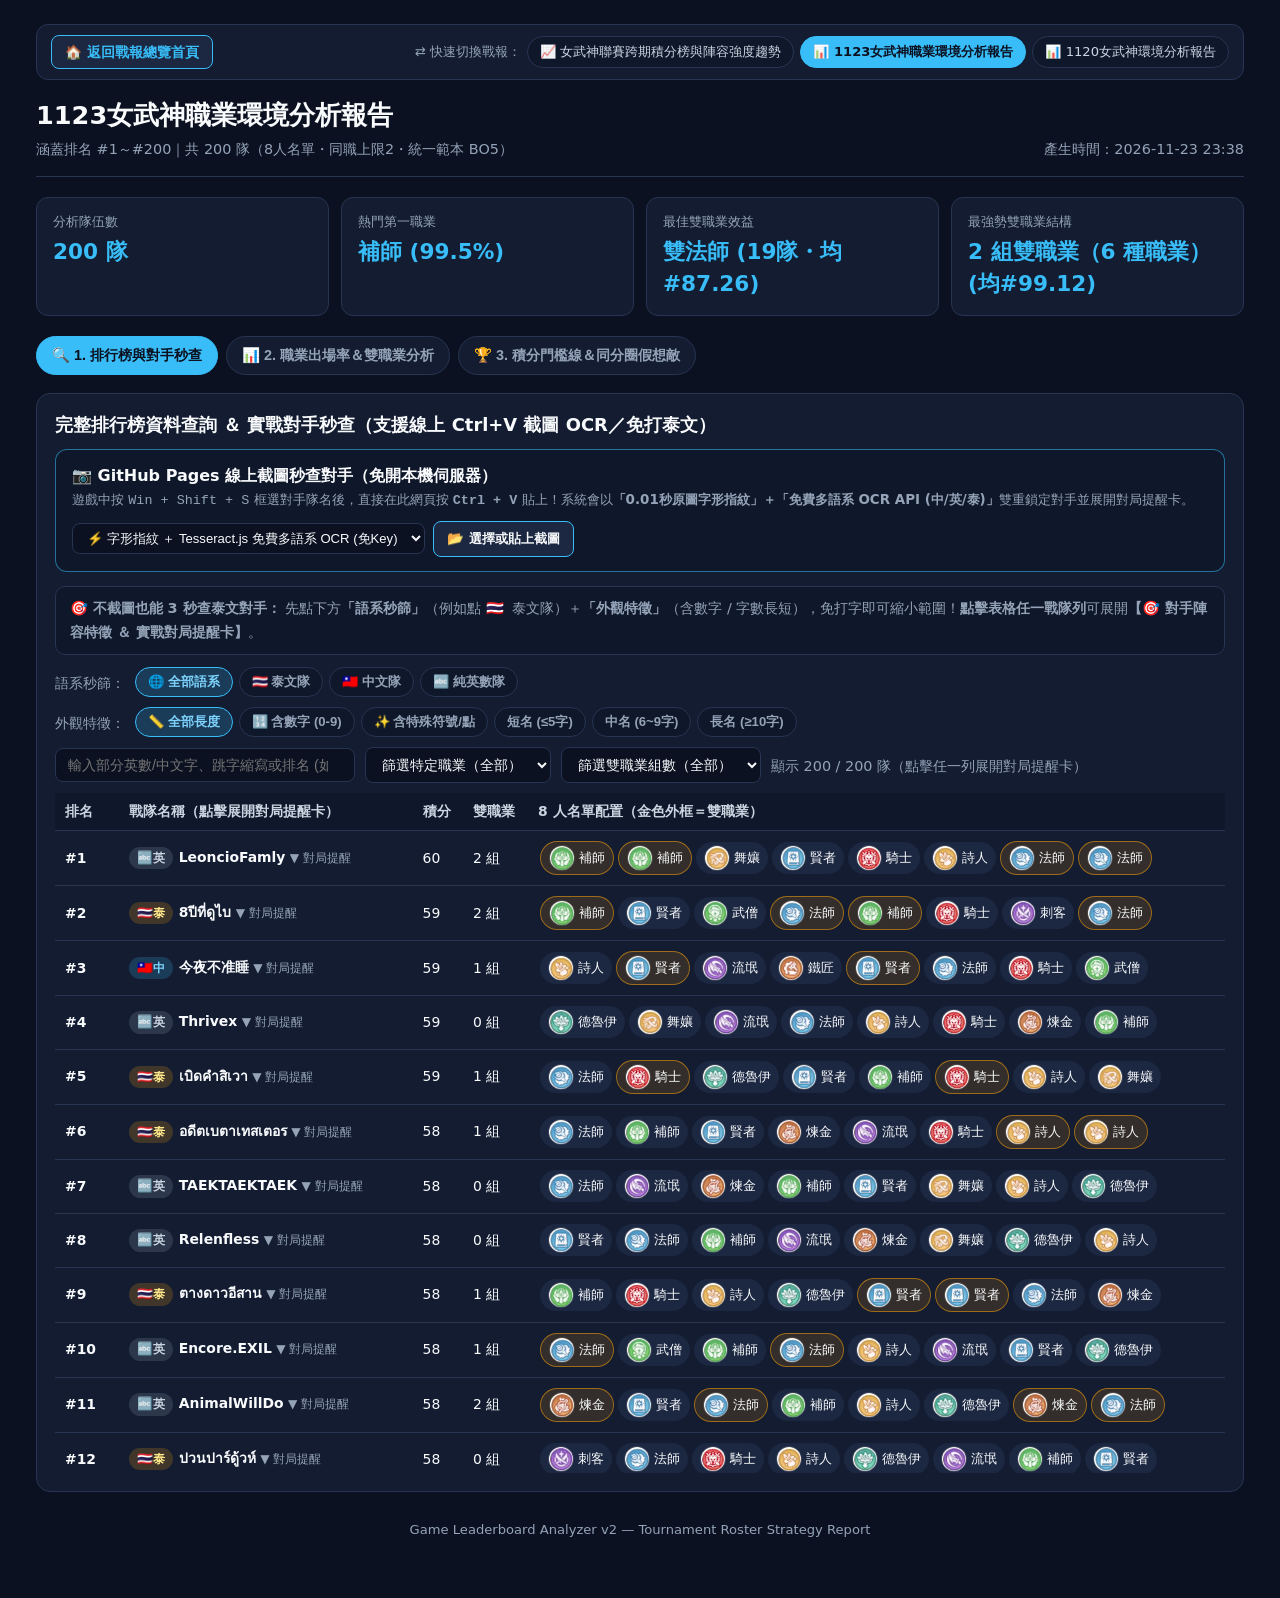
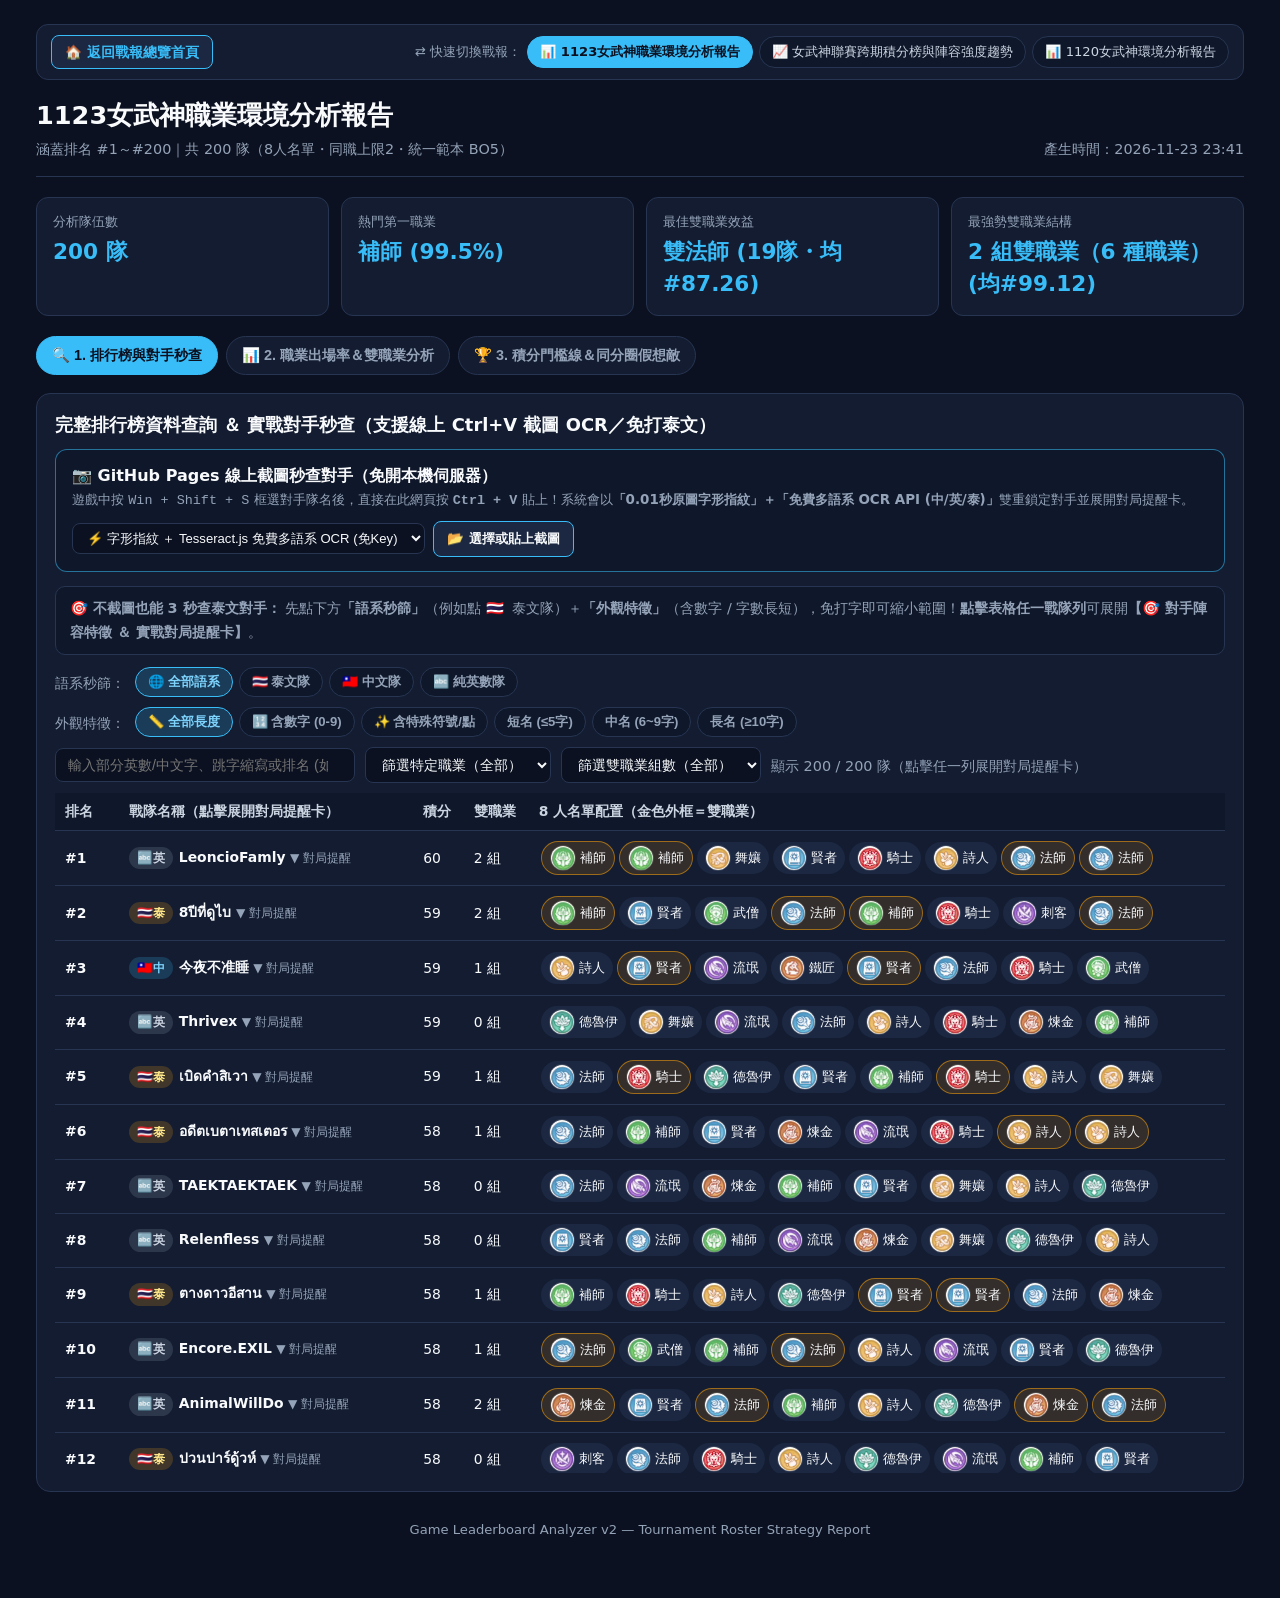
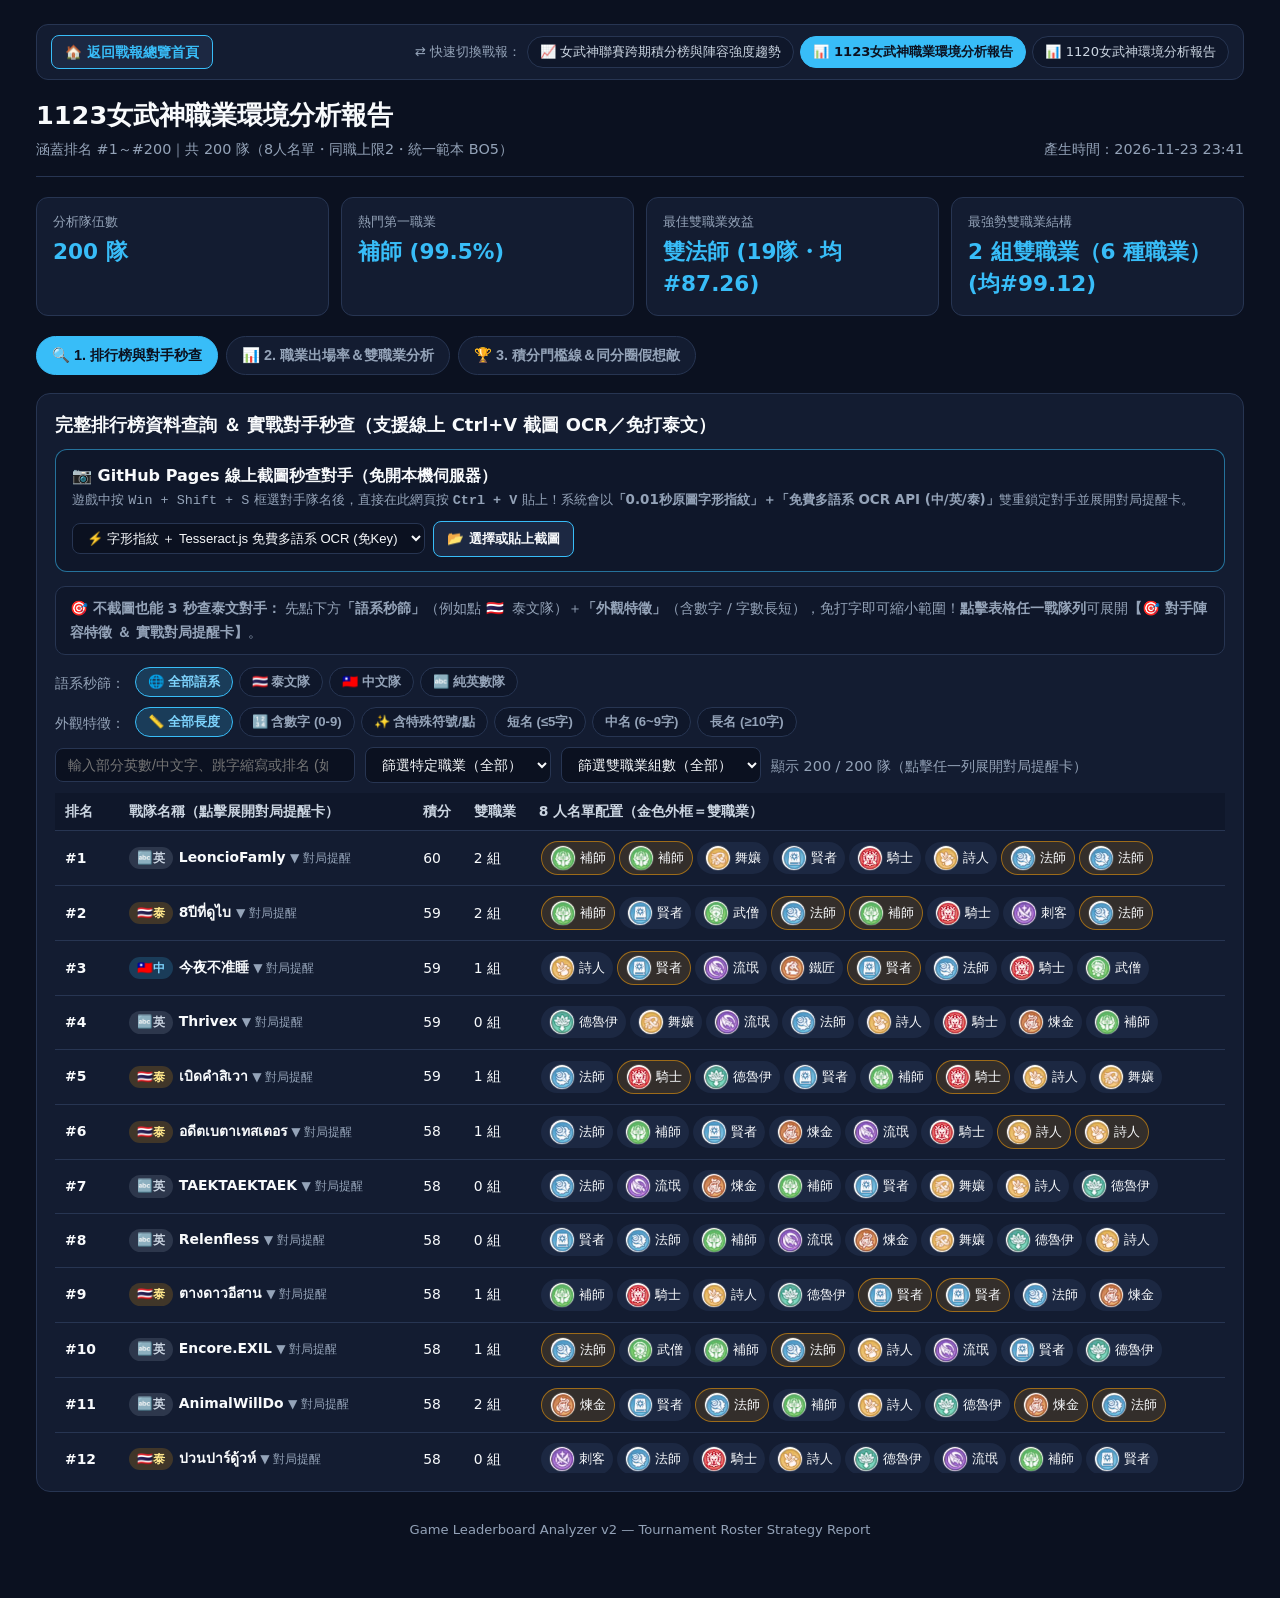
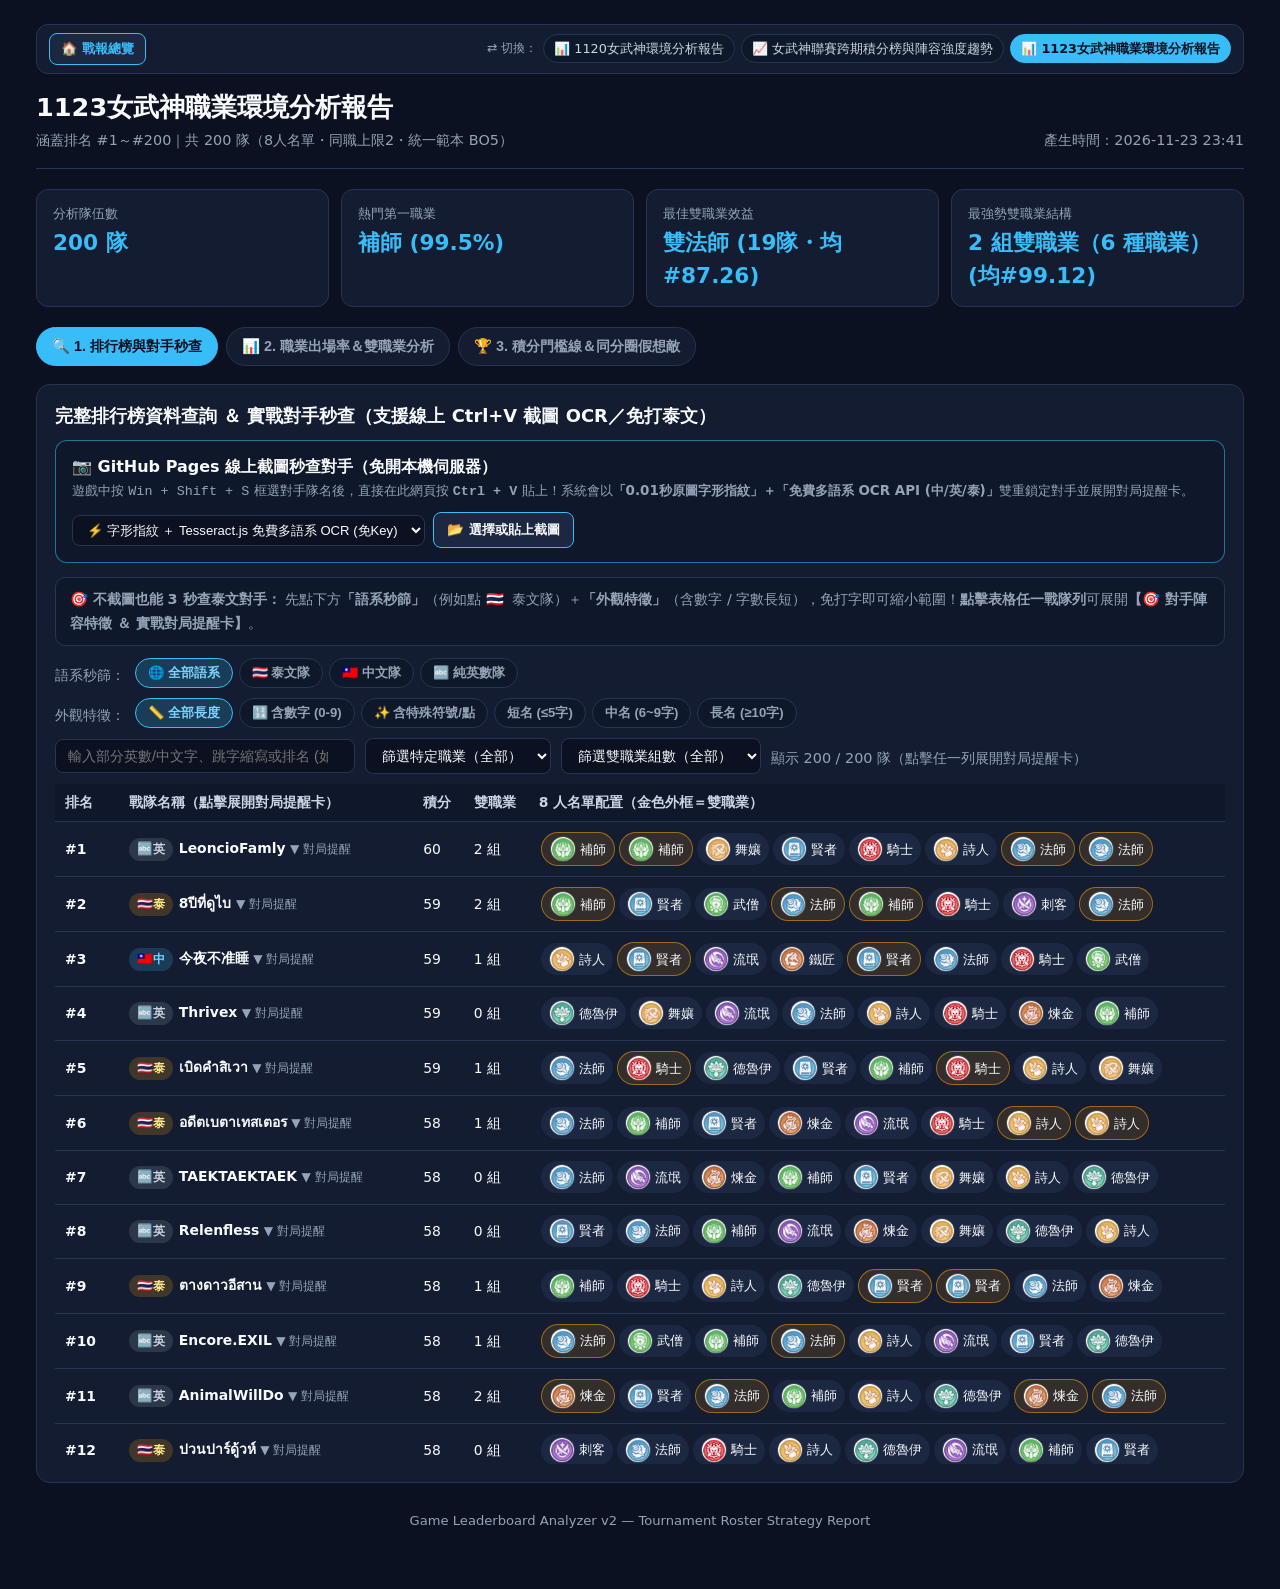
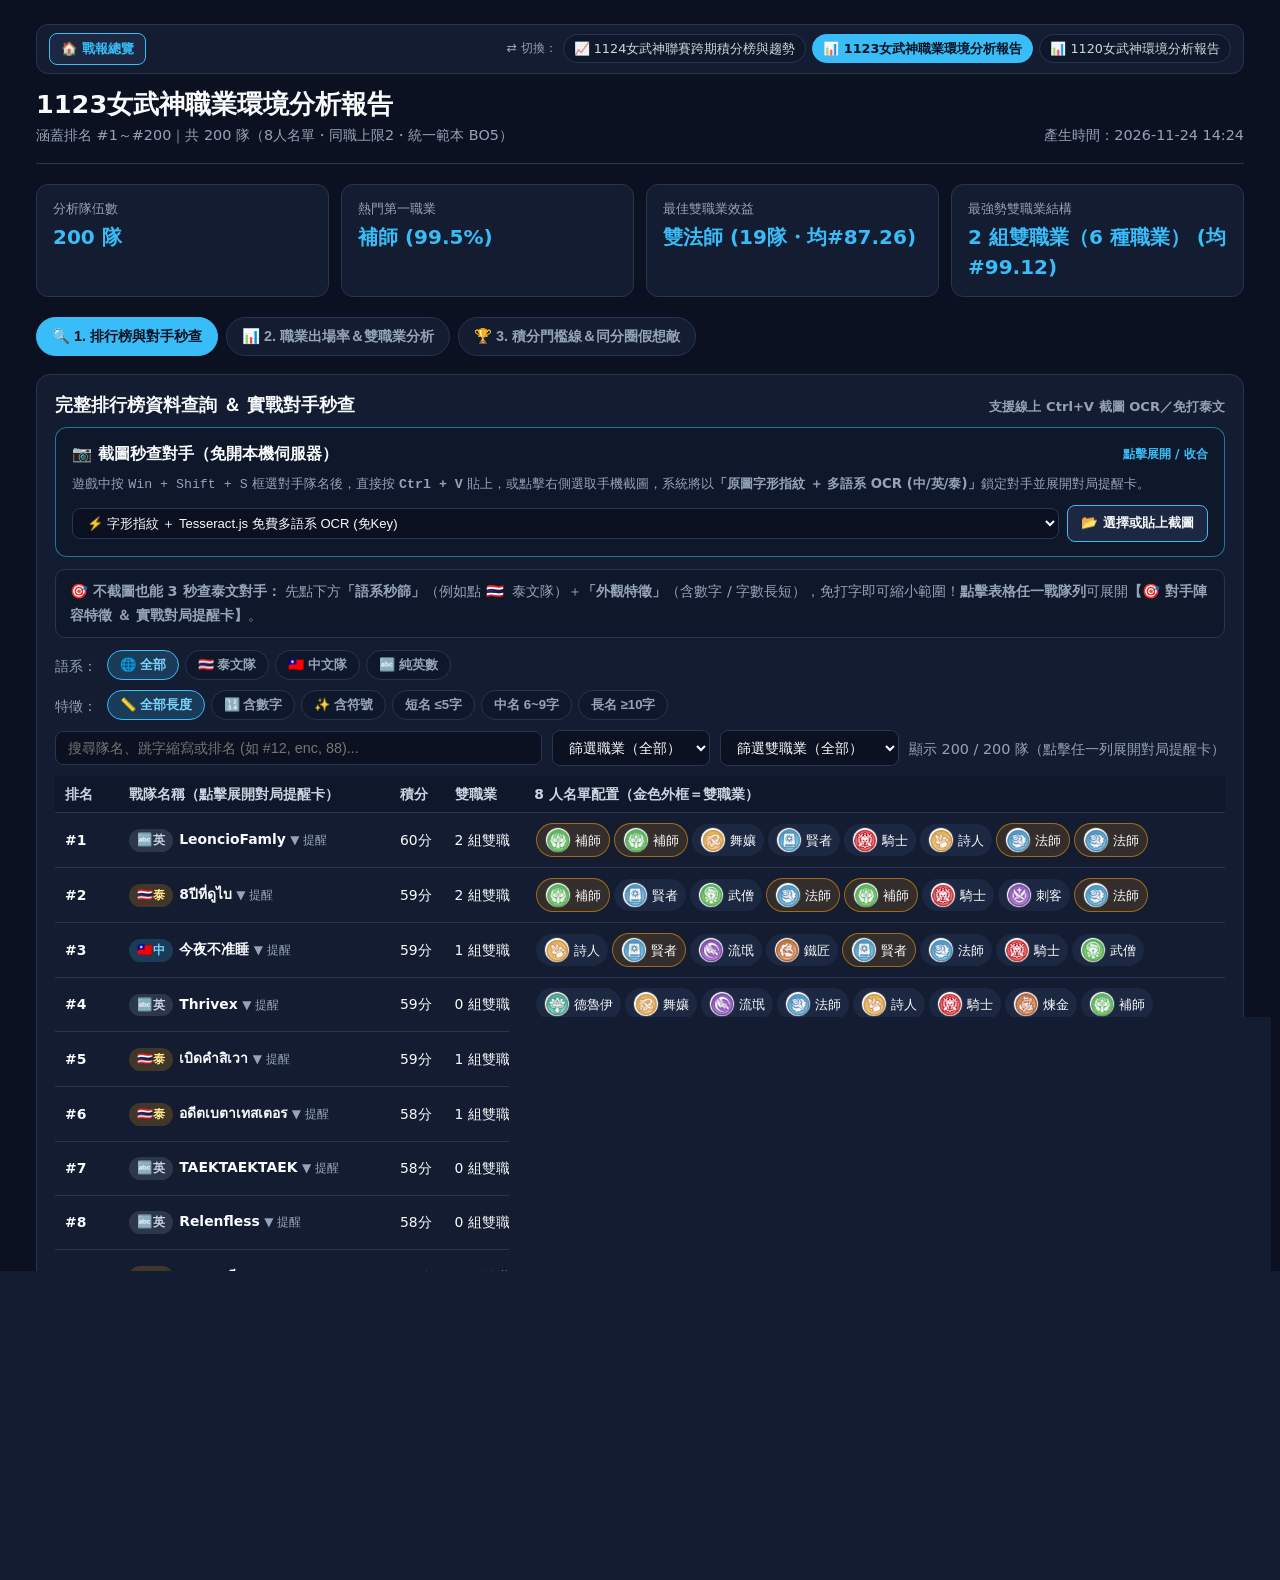
